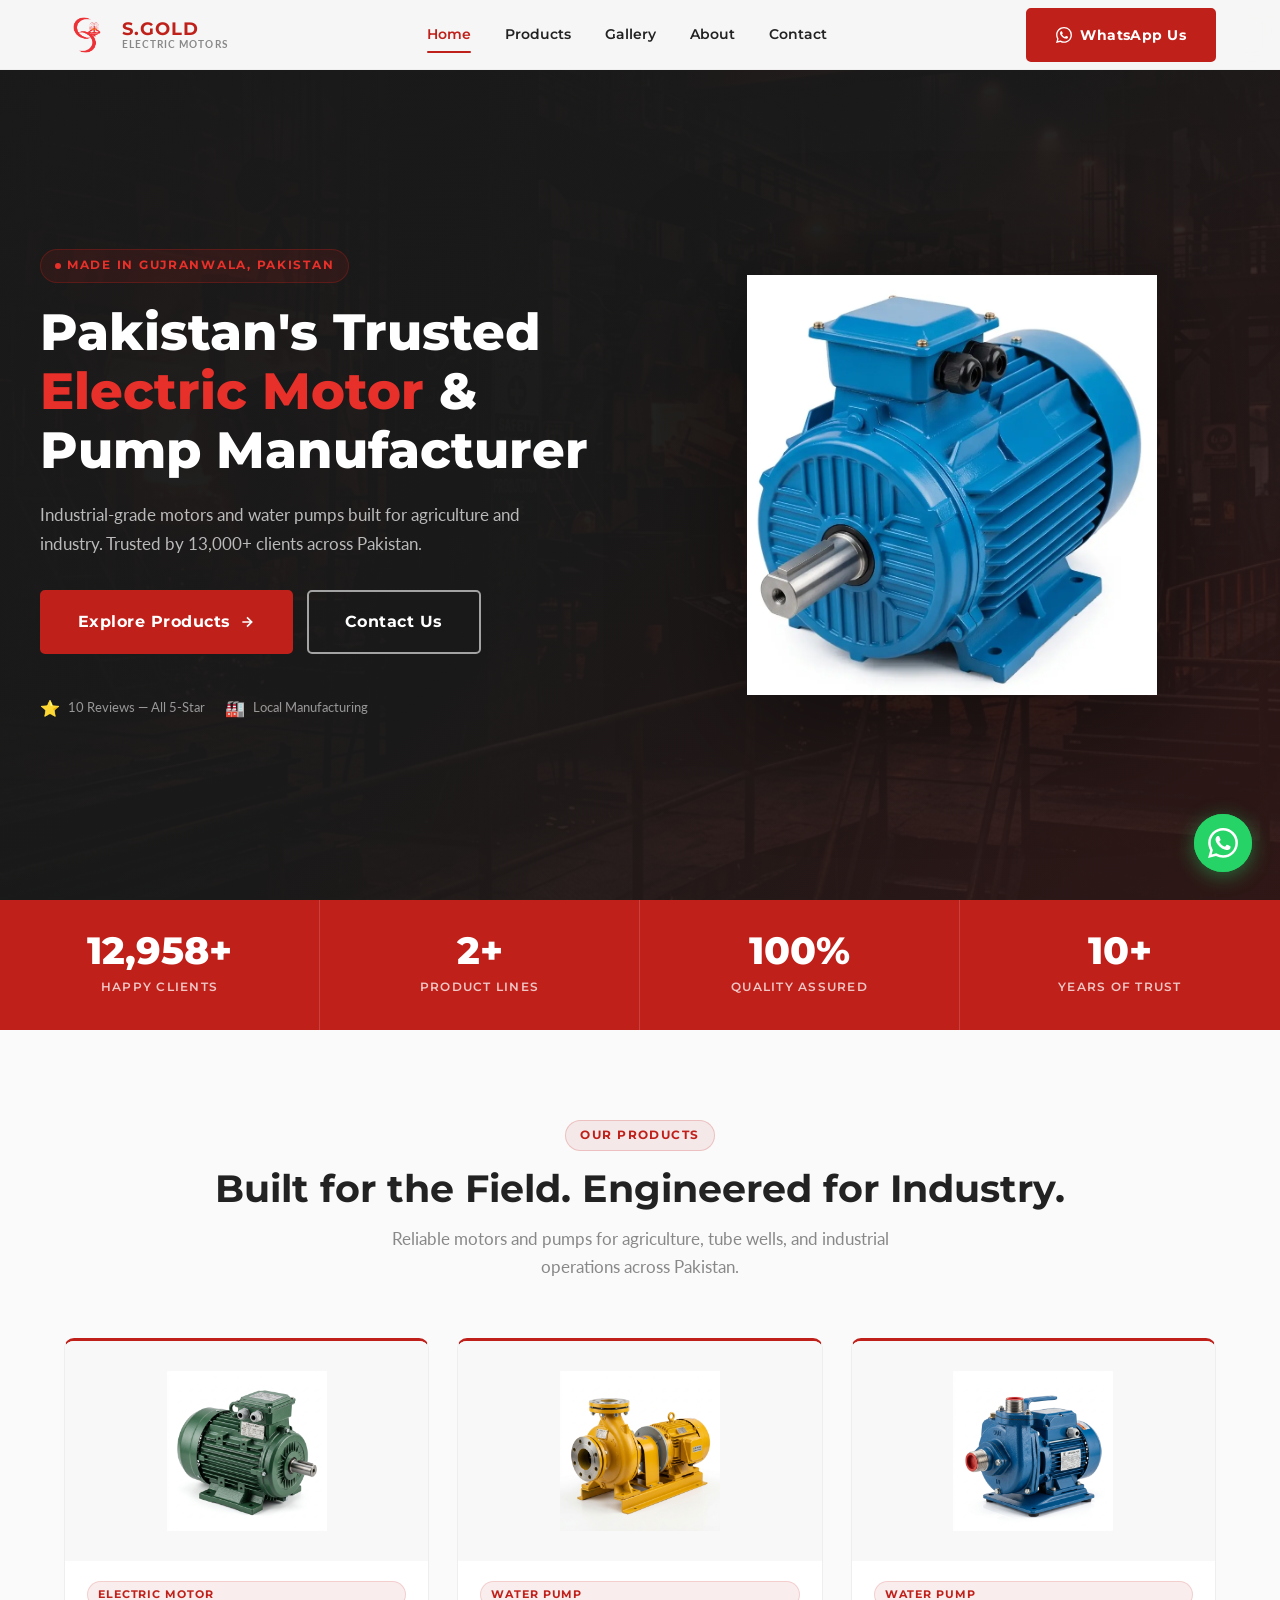
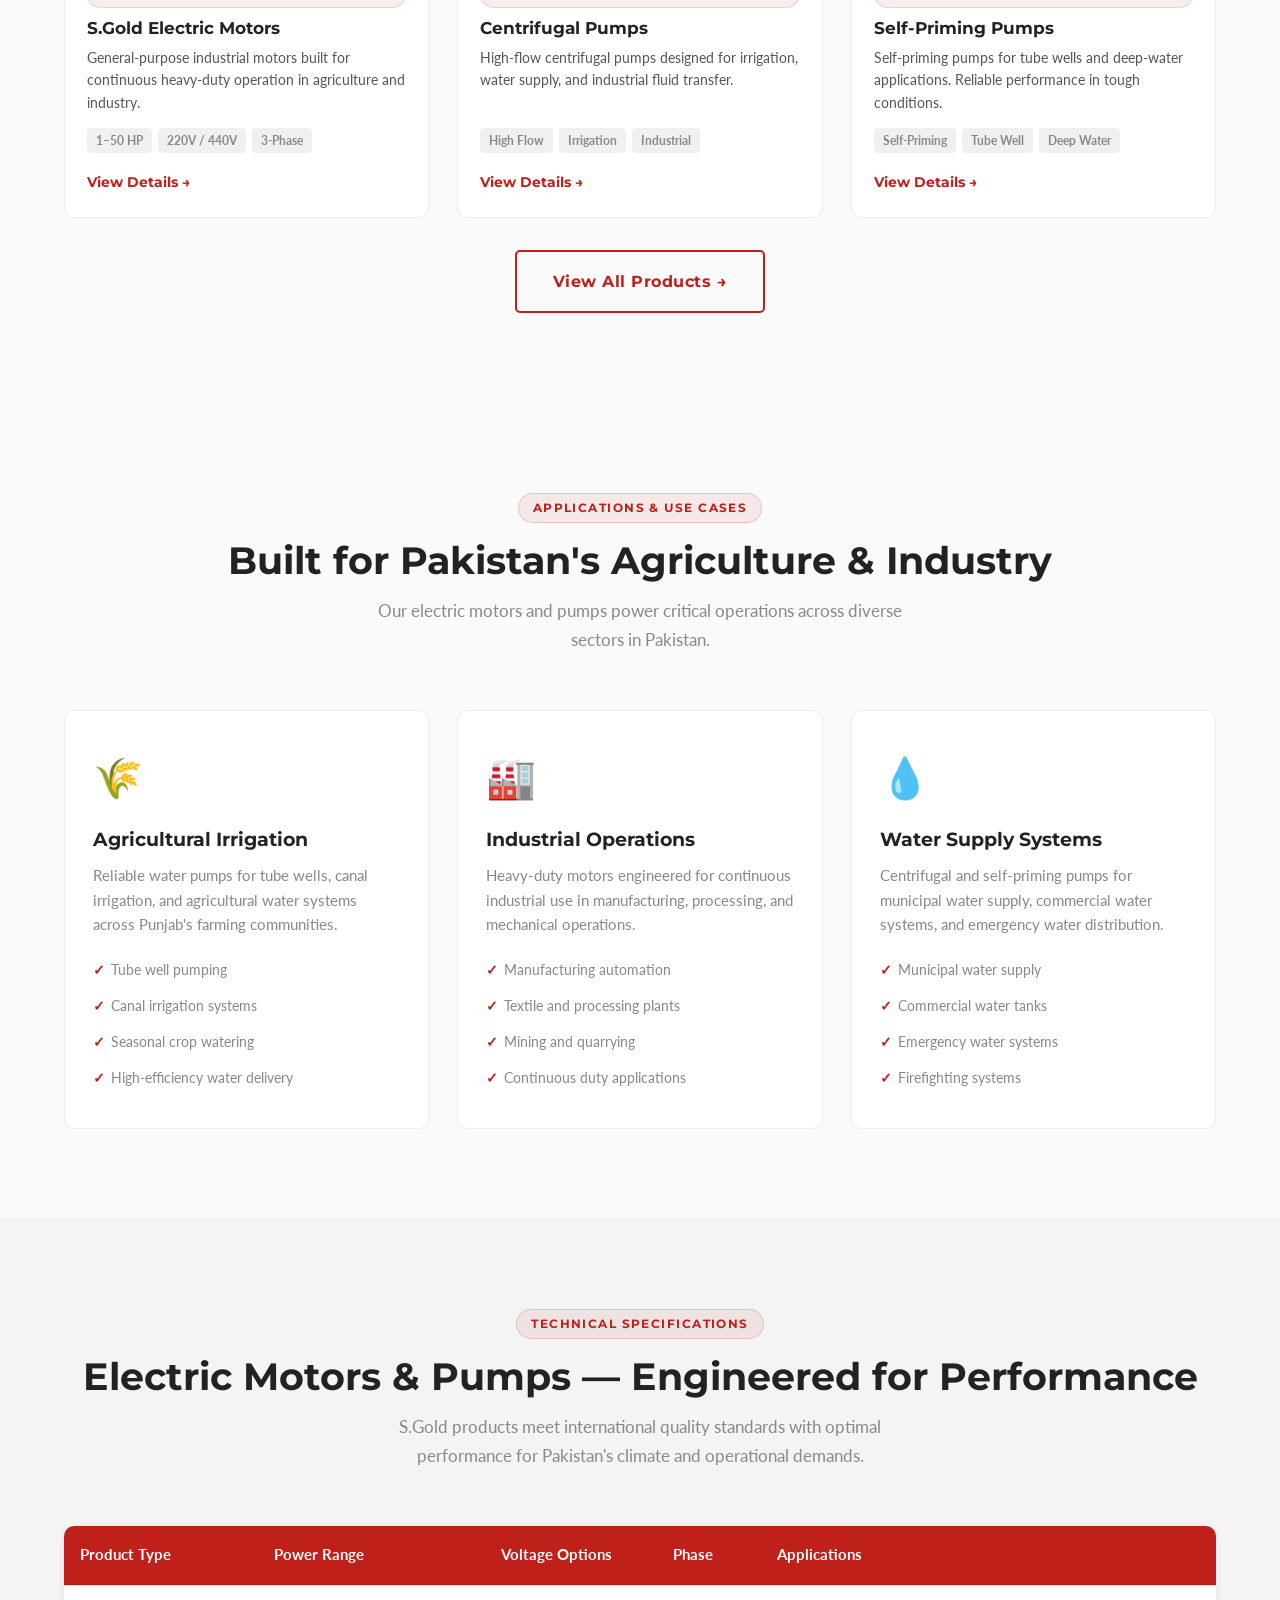
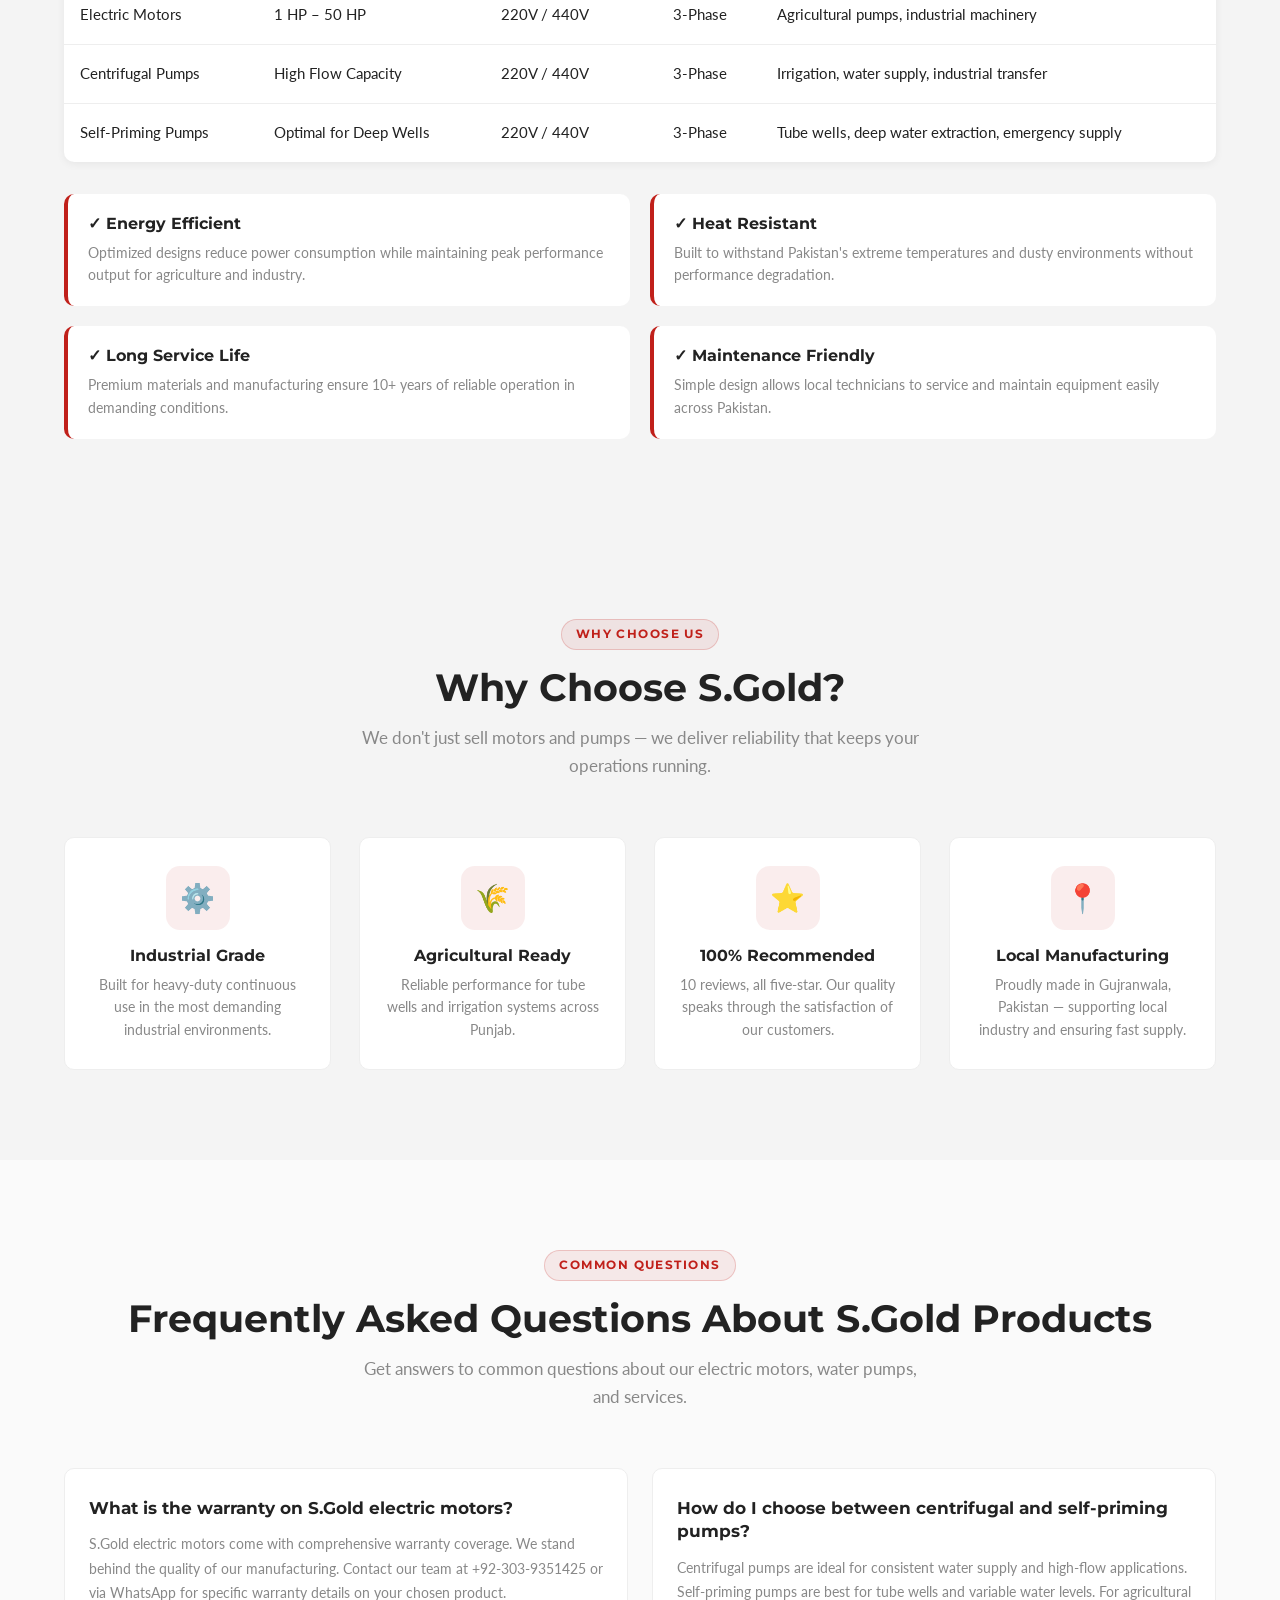
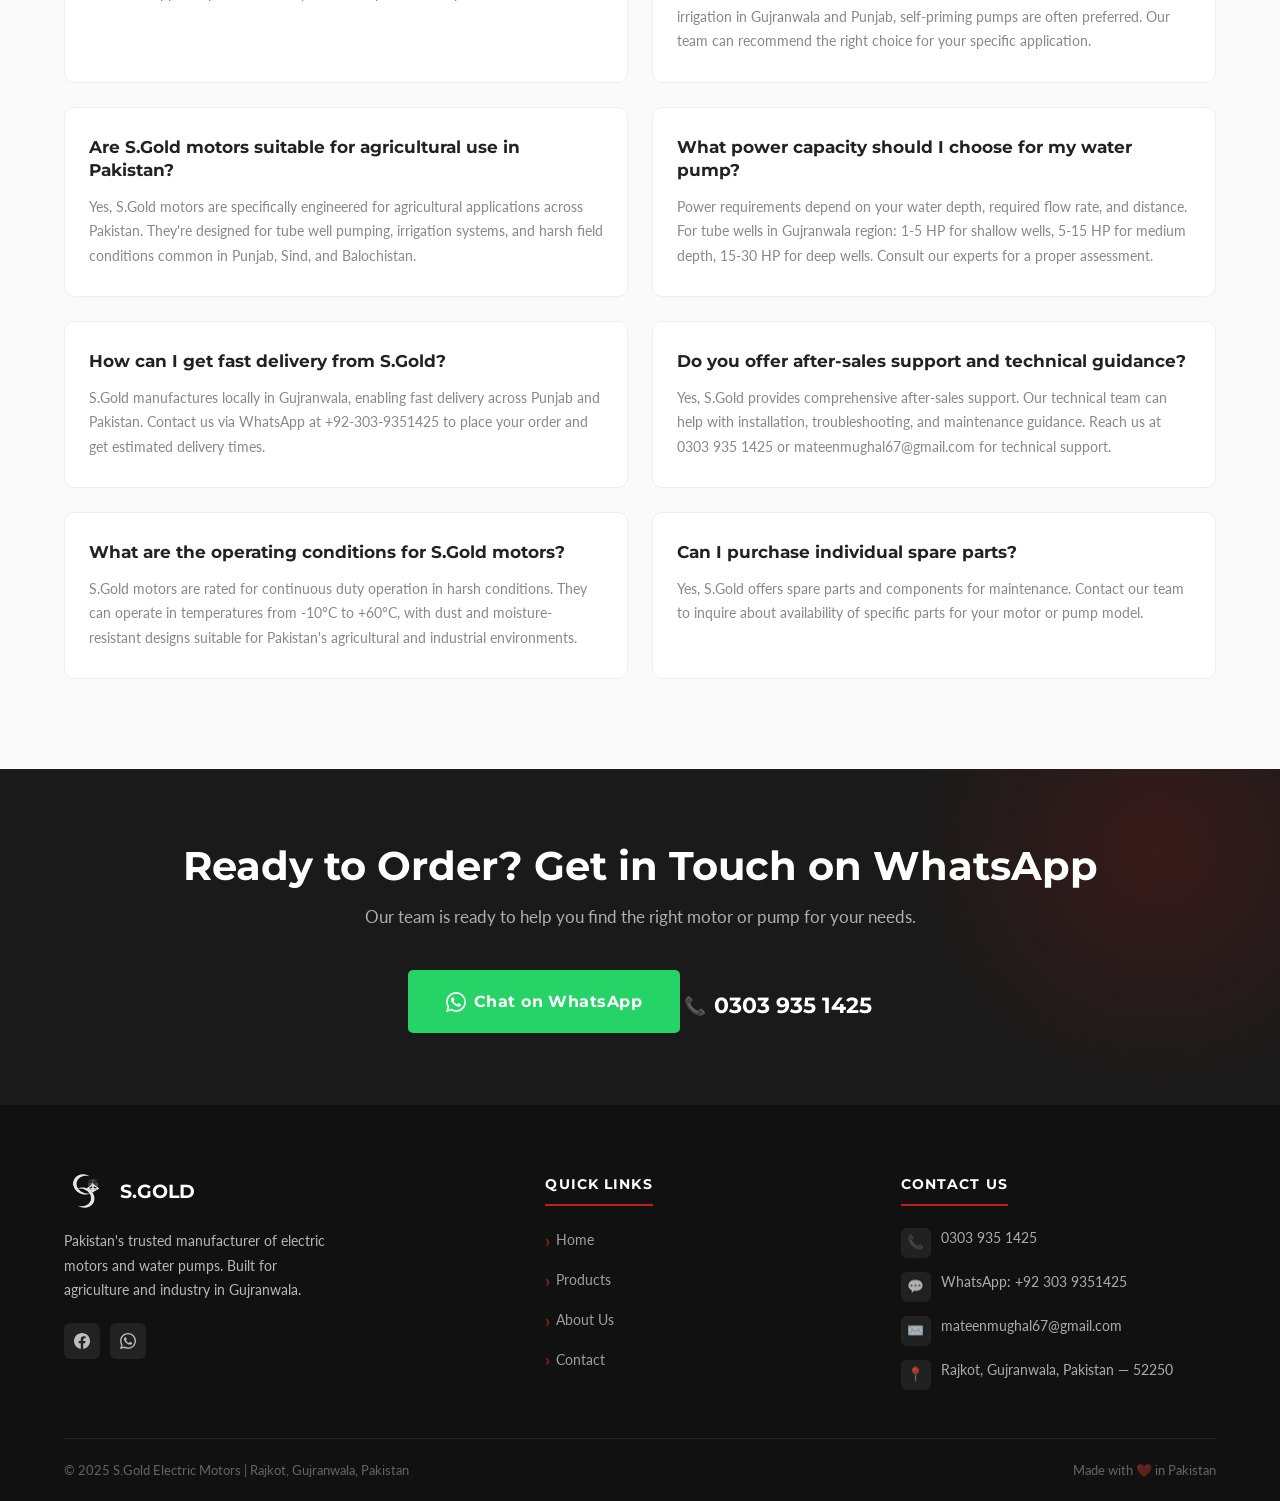
==== index.html @ e75885b9 "first commit" ====
<!DOCTYPE html>
<html lang="en">
<head>
  <meta charset="UTF-8">
  <meta name="viewport" content="width=device-width, initial-scale=1.0">
  <meta name="description" content="S.Gold Electric Motors — Quality water pumps and electric motors manufactured in Gujranwala, Pakistan. Trusted by 13,000+ clients for agricultural irrigation and industrial applications. Available in 1-50 HP with 220V/440V options. Buy online or call 0303-9351425.">
  <meta name="keywords" content="electric motor, water pump, Gujranwala, Pakistan, agricultural pump, industrial motor, S.Gold, tube well pump, irrigation pump, Punjab, centrifugal pump, self-priming pump, 3-phase motor, agricultural equipment, industrial equipment">

  <meta property="og:title" content="S.Gold Electric Motors — The Name of Trust">
  <meta property="og:description" content="Water pumps and electric motors for industry and agriculture. Made in Gujranwala, Pakistan.">
  <meta property="og:image" content="assets/logo/sgold-logo.png">
  <meta name="author" content="S.Gold Electric Motors">
  <meta name="robots" content="index, follow">
  <meta property="og:url" content="https://sgold.pk/">
  <meta property="og:type" content="website">
  <link rel="canonical" href="https://sgold.pk/">
  <title>S.Gold Electric Motors | Water Pumps &amp; Electric Motors — Gujranwala</title>
  <link rel="icon" type="image/png" href="assets/logo/sgold-logo.png">
  <link href="https://fonts.googleapis.com/css2?family=Montserrat:wght@600;700;800&family=Lato:wght@400;700&display=swap" rel="stylesheet">
  <link rel="stylesheet" href="css/style.css">
  <link rel="stylesheet" href="css/components.css">
  <link rel="stylesheet" href="css/pages.css">

  <!-- ======= SCHEMA MARKUP FOR SEO & AI OPTIMIZATION ======= -->
  <script type="application/ld+json">
  {
    "@context": "https://schema.org",
    "@type": "LocalBusiness",
    "name": "S.Gold Electric Motors",
    "image": "https://sgold.pk/assets/logo/sgold-logo.png",
    "description": "Pakistan's trusted manufacturer of electric motors and water pumps for agriculture and industry. Made in Gujranwala with over 10 years of expertise.",
    "telephone": "+92-303-9351425",
    "email": "mateenmughal67@gmail.com",
    "url": "https://sgold.pk",
    "address": {
      "@type": "PostalAddress",
      "streetAddress": "Rajkot",
      "addressLocality": "Gujranwala",
      "addressRegion": "Punjab",
      "postalCode": "52250",
      "addressCountry": "PK"
    },
    "areaServed": [
      {
        "@type": "GeoCircle",
        "geoMidpoint": {
          "@type": "GeoCoordinates",
          "latitude": "32.1814",
          "longitude": "74.1855"
        },
        "geoRadius": "500"
      }
    ],
    "geo": {
      "@type": "GeoCoordinates",
      "latitude": "32.1814",
      "longitude": "74.1855"
    },
    "sameAs": [
      "https://www.facebook.com/sgoldmotors",
      "https://wa.me/923039351425"
    ],
    "aggregateRating": {
      "@type": "AggregateRating",
      "ratingValue": "5",
      "ratingCount": "10"
    },
    "priceRange": "PKR"
  }
  </script>

  <script type="application/ld+json">
  {
    "@context": "https://schema.org",
    "@type": "Organization",
    "name": "S.Gold Electric Motors",
    "url": "https://sgold.pk",
    "logo": "https://sgold.pk/assets/logo/sgold-logo.png",
    "sameAs": [
      "https://www.facebook.com/sgoldmotors",
      "https://wa.me/923039351425"
    ],
    "contactPoint": {
      "@type": "ContactPoint",
      "contactType": "Sales",
      "telephone": "+92-303-9351425",
      "email": "mateenmughal67@gmail.com"
    },
    "address": {
      "@type": "PostalAddress",
      "streetAddress": "Rajkot",
      "addressLocality": "Gujranwala",
      "addressRegion": "Punjab",
      "postalCode": "52250",
      "addressCountry": "PK"
    },
    "foundingDate": "2015",
    "founders": [
      {
        "@type": "Person",
        "name": "S.Gold Management Team"
      }
    ],
    "about": "Manufacturer of quality electric motors and water pumps for agricultural and industrial applications across Pakistan."
  }
  </script>

  <script type="application/ld+json">
  {
    "@context": "https://schema.org",
    "@type": "BreadcrumbList",
    "itemListElement": [
      {
        "@type": "ListItem",
        "position": 1,
        "name": "Home",
        "item": "https://sgold.pk/"
      }
    ]
  }
  </script>

  <script type="application/ld+json">
  {
    "@context": "https://schema.org",
    "@type": "FAQPage",
    "mainEntity": [
      {
        "@type": "Question",
        "name": "What electric motors does S.Gold manufacture?",
        "acceptedAnswer": {
          "@type": "Answer",
          "text": "S.Gold manufactures industrial-grade electric motors ranging from 1 HP to 50 HP, available in 220V and 440V configurations with 3-phase power. Our motors are designed for agricultural pumps, irrigation systems, and industrial applications across Pakistan."
        }
      },
      {
        "@type": "Question",
        "name": "Where is S.Gold located?",
        "acceptedAnswer": {
          "@type": "Answer",
          "text": "S.Gold is located in Gujranwala, Punjab, Pakistan (postal code 52250). We operate from Rajkot, Gujranwala, with a focus on serving customers across Pakistan's agricultural and industrial sectors."
        }
      },
      {
        "@type": "Question",
        "name": "What are the main applications for S.Gold water pumps?",
        "acceptedAnswer": {
          "@type": "Answer",
          "text": "S.Gold water pumps are used for tube well irrigation, agricultural water supply, centrifugal water transfer, and industrial fluid handling. Our pumps are specifically engineered for Pakistan's agricultural needs and tough operating conditions."
        }
      },
      {
        "@type": "Question",
        "name": "How many customers does S.Gold serve?",
        "acceptedAnswer": {
          "@type": "Answer",
          "text": "S.Gold is trusted by over 13,000 happy clients across Pakistan, with 100% quality assurance and a track record of 10+ years in electric motor and pump manufacturing."
        }
      },
      {
        "@type": "Question",
        "name": "What is S.Gold's customer rating?",
        "acceptedAnswer": {
          "@type": "Answer",
          "text": "S.Gold has a perfect 5-star rating with all 10 customer reviews being 5 stars. Our customers consistently praise our product quality, reliability, and customer service."
        }
      },
      {
        "@type": "Question",
        "name": "How can I contact S.Gold?",
        "acceptedAnswer": {
          "@type": "Answer",
          "text": "You can contact S.Gold via WhatsApp at +92-303-9351425, phone at 0303 935 1425, or email at mateenmughal67@gmail.com. We're available to answer questions about electric motors and water pumps."
        }
      }
    ]
  }
  </script>
</head>
<body>

  <!-- ======= NAVBAR ======= -->
  <nav class="navbar" id="navbar" role="navigation" aria-label="Main navigation">
    <div class="container navbar-inner">
      <a href="index.html" class="navbar-logo" aria-label="S.Gold Home">
        <img src="assets/logo/sgold-logo.png" alt="S.Gold Logo">
        <div class="navbar-logo-text">
          <span class="brand">S.GOLD</span>
          <span class="sub">Electric Motors</span>
        </div>
      </a>
      <div class="navbar-nav" role="menubar">
        <a href="index.html" role="menuitem">Home</a>
        <a href="products.html" role="menuitem">Products</a>
        <a href="gallery.html" role="menuitem">Gallery</a>
        <a href="about.html" role="menuitem">About</a>
        <a href="contact.html" role="menuitem">Contact</a>
      </div>
      <div class="navbar-cta">
        <a href="https://wa.me/923039351425?text=Hello%2C%20I'm%20interested%20in%20your%20products.%20Please%20share%20details." class="btn btn-primary" id="navbar-whatsapp-btn" target="_blank" rel="noopener">
          <svg width="16" height="16" viewBox="0 0 24 24" fill="currentColor"><path d="M17.472 14.382c-.297-.149-1.758-.867-2.03-.967-.273-.099-.471-.148-.67.15-.197.297-.767.966-.94 1.164-.173.199-.347.223-.644.075-.297-.15-1.255-.463-2.39-1.475-.883-.788-1.48-1.761-1.653-2.059-.173-.297-.018-.458.13-.606.134-.133.298-.347.446-.52.149-.174.198-.298.298-.497.099-.198.05-.371-.025-.52-.075-.149-.669-1.612-.916-2.207-.242-.579-.487-.5-.669-.51-.173-.008-.371-.01-.57-.01-.198 0-.52.074-.792.372-.272.297-1.04 1.016-1.04 2.479 0 1.462 1.065 2.875 1.213 3.074.149.198 2.096 3.2 5.077 4.487.709.306 1.262.489 1.694.625.712.227 1.36.195 1.871.118.571-.085 1.758-.719 2.006-1.413.248-.694.248-1.289.173-1.413-.074-.124-.272-.198-.57-.347m-5.421 7.403h-.004a9.87 9.87 0 01-5.031-1.378l-.361-.214-3.741.982.998-3.648-.235-.374a9.86 9.86 0 01-1.51-5.26c.001-5.45 4.436-9.884 9.888-9.884 2.64 0 5.122 1.03 6.988 2.898a9.825 9.825 0 012.893 6.994c-.003 5.45-4.437 9.884-9.885 9.884m8.413-18.297A11.815 11.815 0 0012.05 0C5.495 0 .16 5.335.157 11.892c0 2.096.547 4.142 1.588 5.945L.057 24l6.305-1.654a11.882 11.882 0 005.683 1.448h.005c6.554 0 11.89-5.335 11.893-11.893a11.821 11.821 0 00-3.48-8.413z"/></svg>
          WhatsApp Us
        </a>
        <button class="hamburger" id="hamburger" aria-label="Toggle mobile menu" aria-expanded="false">
          <span></span><span></span><span></span>
        </button>
      </div>
    </div>
  </nav>

  <!-- Mobile Menu -->
  <div class="mobile-menu" id="mobile-menu" role="dialog" aria-label="Mobile navigation" aria-hidden="true">
    <a href="index.html">Home</a>
    <a href="products.html">Products</a>
    <a href="gallery.html">Gallery</a>
    <a href="about.html">About</a>
    <a href="contact.html">Contact</a>
    <div class="mobile-cta">
      <a href="https://wa.me/923039351425?text=Hello%2C%20I'm%20interested%20in%20your%20products.%20Please%20share%20details." class="btn btn-whatsapp" target="_blank" rel="noopener">
        💬 WhatsApp Us
      </a>
    </div>
  </div>

  <main>

  <!-- ======= HERO ======= -->
  <section class="hero" id="hero" aria-label="Hero section">
    <div class="hero-bg" aria-hidden="true"></div>
    <div class="hero-overlay" aria-hidden="true"></div>
    <div class="container hero-inner">
      <div class="hero-content">
        <div class="hero-tag">Made in Gujranwala, Pakistan</div>
        <h1>Pakistan's Trusted <span>Electric Motor</span> &amp; Pump Manufacturer</h1>
        <p>Industrial-grade motors and water pumps built for agriculture and industry. Trusted by 13,000+ clients across Pakistan.</p>
        <div class="hero-actions">
          <a href="products.html" class="btn btn-primary btn-lg" id="hero-explore-btn">
            Explore Products
            <svg width="16" height="16" viewBox="0 0 24 24" fill="none" stroke="currentColor" stroke-width="2.5"><path d="M5 12h14M12 5l7 7-7 7"/></svg>
          </a>
          <a href="contact.html" class="btn btn-outline btn-lg" id="hero-contact-btn">Contact Us</a>
        </div>
        <div class="hero-trust">
          <div class="hero-trust-item">
            <span>⭐</span>
            <span>10 Reviews — All 5-Star</span>
          </div>
          <div class="hero-trust-item">
            <span>🏭</span>
            <span>Local Manufacturing</span>
          </div>
        </div>
      </div>
      <div class="hero-image-wrap">
        <div class="hero-image-bg" aria-hidden="true"></div>
        <img src="assets/products/optimized/industrial-ac-electric-motor.webp" alt="S.Gold Electric Motor — Industrial Grade" loading="eager">
      </div>
    </div>
  </section>

  <!-- ======= STATS BAR ======= -->
  <section class="stats-bar" aria-label="Company statistics">
    <div class="stats-inner">
      <div class="stat-item">
        <div class="stat-number" data-count="13000" data-suffix="+" id="stat-clients">0+</div>
        <div class="stat-label">Happy Clients</div>
      </div>
      <div class="stat-item">
        <div class="stat-number" data-count="2" data-suffix="+" id="stat-lines">0+</div>
        <div class="stat-label">Product Lines</div>
      </div>
      <div class="stat-item">
        <div class="stat-number" data-count="100" data-suffix="%" id="stat-quality">0%</div>
        <div class="stat-label">Quality Assured</div>
      </div>
      <div class="stat-item">
        <div class="stat-number" data-count="10" data-suffix="+" id="stat-years">0+</div>
        <div class="stat-label">Years of Trust</div>
      </div>
    </div>
  </section>

  <!-- ======= PRODUCT CATEGORIES ======= -->
  <section class="section home-products" id="products-overview" aria-label="Product categories">
    <div class="container">
      <div class="section-header">
        <div class="tag">Our Products</div>
        <h2>Built for the Field. Engineered for Industry.</h2>
        <p>Reliable motors and pumps for agriculture, tube wells, and industrial operations across Pakistan.</p>
      </div>
      <div class="grid-3" role="list">
        <!-- Card 1 -->
        <article class="product-card" role="listitem">
          <div class="product-card-image">
            <img src="assets/products/electric-motor.png" alt="S.Gold Electric Motor — Green industrial motor" loading="lazy">
          </div>
          <div class="product-card-body">
            <span class="product-card-badge">Electric Motor</span>
            <h3>S.Gold Electric Motors</h3>
            <p>General-purpose industrial motors built for continuous heavy-duty operation in agriculture and industry.</p>
            <div class="product-card-specs">
              <span class="spec-tag">1–50 HP</span>
              <span class="spec-tag">220V / 440V</span>
              <span class="spec-tag">3-Phase</span>
            </div>
            <a href="products.html" class="product-card-link" id="home-motor-link">
              View Details →
            </a>
          </div>
        </article>
        <!-- Card 2 -->
        <article class="product-card" role="listitem">
          <div class="product-card-image">
            <img src="assets/products/centrifugal-pump.png" alt="S.Gold Centrifugal Pump — Yellow high-flow pump" loading="lazy">
          </div>
          <div class="product-card-body">
            <span class="product-card-badge">Water Pump</span>
            <h3>Centrifugal Pumps</h3>
            <p>High-flow centrifugal pumps designed for irrigation, water supply, and industrial fluid transfer.</p>
            <div class="product-card-specs">
              <span class="spec-tag">High Flow</span>
              <span class="spec-tag">Irrigation</span>
              <span class="spec-tag">Industrial</span>
            </div>
            <a href="products.html" class="product-card-link" id="home-centrifugal-link">
              View Details →
            </a>
          </div>
        </article>
        <!-- Card 3 -->
        <article class="product-card" role="listitem">
          <div class="product-card-image">
            <img src="assets/products/self-priming-pump.png" alt="S.Gold Self-Priming Pump — Blue deep-well pump" loading="lazy">
          </div>
          <div class="product-card-body">
            <span class="product-card-badge">Water Pump</span>
            <h3>Self-Priming Pumps</h3>
            <p>Self-priming pumps for tube wells and deep-water applications. Reliable performance in tough conditions.</p>
            <div class="product-card-specs">
              <span class="spec-tag">Self-Priming</span>
              <span class="spec-tag">Tube Well</span>
              <span class="spec-tag">Deep Water</span>
            </div>
            <a href="products.html" class="product-card-link" id="home-selfpriming-link">
              View Details →
            </a>
          </div>
        </article>
      </div>
      <div class="text-center mt-32">
        <a href="products.html" class="btn btn-outline-red btn-lg" id="home-all-products-btn">View All Products →</a>
      </div>
    </div>
  </section>

  <!-- ======= INDUSTRY APPLICATIONS ======= -->
  <section class="section industry-applications" id="industry-applications" aria-label="Industry applications and use cases">
    <div class="container">
      <div class="section-header">
        <div class="tag">Applications &amp; Use Cases</div>
        <h2>Built for Pakistan's Agriculture &amp; Industry</h2>
        <p>Our electric motors and pumps power critical operations across diverse sectors in Pakistan.</p>
      </div>
      <div class="grid-3" role="list">
        <article class="application-card" role="listitem">
          <div class="app-icon" aria-hidden="true">🌾</div>
          <h3>Agricultural Irrigation</h3>
          <p>Reliable water pumps for tube wells, canal irrigation, and agricultural water systems across Punjab's farming communities.</p>
          <ul>
            <li>Tube well pumping</li>
            <li>Canal irrigation systems</li>
            <li>Seasonal crop watering</li>
            <li>High-efficiency water delivery</li>
          </ul>
        </article>
        <article class="application-card" role="listitem">
          <div class="app-icon" aria-hidden="true">🏭</div>
          <h3>Industrial Operations</h3>
          <p>Heavy-duty motors engineered for continuous industrial use in manufacturing, processing, and mechanical operations.</p>
          <ul>
            <li>Manufacturing automation</li>
            <li>Textile and processing plants</li>
            <li>Mining and quarrying</li>
            <li>Continuous duty applications</li>
          </ul>
        </article>
        <article class="application-card" role="listitem">
          <div class="app-icon" aria-hidden="true">💧</div>
          <h3>Water Supply Systems</h3>
          <p>Centrifugal and self-priming pumps for municipal water supply, commercial water systems, and emergency water distribution.</p>
          <ul>
            <li>Municipal water supply</li>
            <li>Commercial water tanks</li>
            <li>Emergency water systems</li>
            <li>Firefighting systems</li>
          </ul>
        </article>
      </div>
    </div>
  </section>

  <!-- ======= PRODUCT SPECIFICATIONS ======= -->
  <section class="section product-specs" id="product-specs" aria-label="Product specifications and features">
    <div class="container">
      <div class="section-header">
        <div class="tag">Technical Specifications</div>
        <h2>Electric Motors &amp; Pumps — Engineered for Performance</h2>
        <p>S.Gold products meet international quality standards with optimal performance for Pakistan's climate and operational demands.</p>
      </div>
      <div class="specs-table-wrapper">
        <table class="specs-table" role="table">
          <thead>
            <tr>
              <th>Product Type</th>
              <th>Power Range</th>
              <th>Voltage Options</th>
              <th>Phase</th>
              <th>Applications</th>
            </tr>
          </thead>
          <tbody>
            <tr>
              <td>Electric Motors</td>
              <td>1 HP – 50 HP</td>
              <td>220V / 440V</td>
              <td>3-Phase</td>
              <td>Agricultural pumps, industrial machinery</td>
            </tr>
            <tr>
              <td>Centrifugal Pumps</td>
              <td>High Flow Capacity</td>
              <td>220V / 440V</td>
              <td>3-Phase</td>
              <td>Irrigation, water supply, industrial transfer</td>
            </tr>
            <tr>
              <td>Self-Priming Pumps</td>
              <td>Optimal for Deep Wells</td>
              <td>220V / 440V</td>
              <td>3-Phase</td>
              <td>Tube wells, deep water extraction, emergency supply</td>
            </tr>
          </tbody>
        </table>
      </div>
      <div class="specs-benefits mt-40">
        <div class="benefit-item">
          <h4>✓ Energy Efficient</h4>
          <p>Optimized designs reduce power consumption while maintaining peak performance output for agriculture and industry.</p>
        </div>
        <div class="benefit-item">
          <h4>✓ Heat Resistant</h4>
          <p>Built to withstand Pakistan's extreme temperatures and dusty environments without performance degradation.</p>
        </div>
        <div class="benefit-item">
          <h4>✓ Long Service Life</h4>
          <p>Premium materials and manufacturing ensure 10+ years of reliable operation in demanding conditions.</p>
        </div>
        <div class="benefit-item">
          <h4>✓ Maintenance Friendly</h4>
          <p>Simple design allows local technicians to service and maintain equipment easily across Pakistan.</p>
        </div>
      </div>
    </div>
  </section>

  <!-- ======= WHY CHOOSE SGOLD ======= -->
  <section class="section why-choose" id="why-choose" aria-label="Why choose S.Gold">
    <div class="container">
      <div class="section-header">
        <div class="tag">Why Choose Us</div>
        <h2>Why Choose S.Gold?</h2>
        <p>We don't just sell motors and pumps — we deliver reliability that keeps your operations running.</p>
      </div>
      <div class="grid-4" role="list">
        <div class="feature-box" role="listitem">
          <div class="feature-icon" aria-hidden="true">⚙️</div>
          <h3>Industrial Grade</h3>
          <p>Built for heavy-duty continuous use in the most demanding industrial environments.</p>
        </div>
        <div class="feature-box" role="listitem">
          <div class="feature-icon" aria-hidden="true">🌾</div>
          <h3>Agricultural Ready</h3>
          <p>Reliable performance for tube wells and irrigation systems across Punjab.</p>
        </div>
        <div class="feature-box" role="listitem">
          <div class="feature-icon" aria-hidden="true">⭐</div>
          <h3>100% Recommended</h3>
          <p>10 reviews, all five-star. Our quality speaks through the satisfaction of our customers.</p>
        </div>
        <div class="feature-box" role="listitem">
          <div class="feature-icon" aria-hidden="true">📍</div>
          <h3>Local Manufacturing</h3>
          <p>Proudly made in Gujranwala, Pakistan — supporting local industry and ensuring fast supply.</p>
        </div>
      </div>
    </div>
  </section>

  <!-- ======= FAQ SECTION ======= -->
  <section class="section faq-section" id="faq" aria-label="Frequently asked questions">
    <div class="container">
      <div class="section-header">
        <div class="tag">Common Questions</div>
        <h2>Frequently Asked Questions About S.Gold Products</h2>
        <p>Get answers to common questions about our electric motors, water pumps, and services.</p>
      </div>
      <div class="faq-grid" role="list">
        <article class="faq-item" role="listitem">
          <h3>What is the warranty on S.Gold electric motors?</h3>
          <p>S.Gold electric motors come with comprehensive warranty coverage. We stand behind the quality of our manufacturing. Contact our team at +92-303-9351425 or via WhatsApp for specific warranty details on your chosen product.</p>
        </article>
        <article class="faq-item" role="listitem">
          <h3>How do I choose between centrifugal and self-priming pumps?</h3>
          <p>Centrifugal pumps are ideal for consistent water supply and high-flow applications. Self-priming pumps are best for tube wells and variable water levels. For agricultural irrigation in Gujranwala and Punjab, self-priming pumps are often preferred. Our team can recommend the right choice for your specific application.</p>
        </article>
        <article class="faq-item" role="listitem">
          <h3>Are S.Gold motors suitable for agricultural use in Pakistan?</h3>
          <p>Yes, S.Gold motors are specifically engineered for agricultural applications across Pakistan. They're designed for tube well pumping, irrigation systems, and harsh field conditions common in Punjab, Sind, and Balochistan.</p>
        </article>
        <article class="faq-item" role="listitem">
          <h3>What power capacity should I choose for my water pump?</h3>
          <p>Power requirements depend on your water depth, required flow rate, and distance. For tube wells in Gujranwala region: 1-5 HP for shallow wells, 5-15 HP for medium depth, 15-30 HP for deep wells. Consult our experts for a proper assessment.</p>
        </article>
        <article class="faq-item" role="listitem">
          <h3>How can I get fast delivery from S.Gold?</h3>
          <p>S.Gold manufactures locally in Gujranwala, enabling fast delivery across Punjab and Pakistan. Contact us via WhatsApp at +92-303-9351425 to place your order and get estimated delivery times.</p>
        </article>
        <article class="faq-item" role="listitem">
          <h3>Do you offer after-sales support and technical guidance?</h3>
          <p>Yes, S.Gold provides comprehensive after-sales support. Our technical team can help with installation, troubleshooting, and maintenance guidance. Reach us at 0303 935 1425 or mateenmughal67@gmail.com for technical support.</p>
        </article>
        <article class="faq-item" role="listitem">
          <h3>What are the operating conditions for S.Gold motors?</h3>
          <p>S.Gold motors are rated for continuous duty operation in harsh conditions. They can operate in temperatures from -10°C to +60°C, with dust and moisture-resistant designs suitable for Pakistan's agricultural and industrial environments.</p>
        </article>
        <article class="faq-item" role="listitem">
          <h3>Can I purchase individual spare parts?</h3>
          <p>Yes, S.Gold offers spare parts and components for maintenance. Contact our team to inquire about availability of specific parts for your motor or pump model.</p>
        </article>
      </div>
    </div>
  </section>

  <!-- ======= CTA BANNER ======= -->
  <section class="cta-banner" id="cta-banner" aria-label="Contact call to action">
    <div class="container">
      <div class="cta-content">
        <h2>Ready to Order? Get in Touch on WhatsApp</h2>
        <p>Our team is ready to help you find the right motor or pump for your needs.</p>
        <a href="https://wa.me/923039351425?text=Hello%2C%20I'm%20interested%20in%20your%20products.%20Please%20share%20details." class="btn btn-whatsapp btn-lg" id="cta-whatsapp-btn" target="_blank" rel="noopener">
          <svg width="20" height="20" viewBox="0 0 24 24" fill="currentColor"><path d="M17.472 14.382c-.297-.149-1.758-.867-2.03-.967-.273-.099-.471-.148-.67.15-.197.297-.767.966-.94 1.164-.173.199-.347.223-.644.075-.297-.15-1.255-.463-2.39-1.475-.883-.788-1.48-1.761-1.653-2.059-.173-.297-.018-.458.13-.606.134-.133.298-.347.446-.52.149-.174.198-.298.298-.497.099-.198.05-.371-.025-.52-.075-.149-.669-1.612-.916-2.207-.242-.579-.487-.5-.669-.51-.173-.008-.371-.01-.57-.01-.198 0-.52.074-.792.372-.272.297-1.04 1.016-1.04 2.479 0 1.462 1.065 2.875 1.213 3.074.149.198 2.096 3.2 5.077 4.487.709.306 1.262.489 1.694.625.712.227 1.36.195 1.871.118.571-.085 1.758-.719 2.006-1.413.248-.694.248-1.289.173-1.413-.074-.124-.272-.198-.57-.347m-5.421 7.403h-.004a9.87 9.87 0 01-5.031-1.378l-.361-.214-3.741.982.998-3.648-.235-.374a9.86 9.86 0 01-1.51-5.26c.001-5.45 4.436-9.884 9.888-9.884 2.64 0 5.122 1.03 6.988 2.898a9.825 9.825 0 012.893 6.994c-.003 5.45-4.437 9.884-9.885 9.884m8.413-18.297A11.815 11.815 0 0012.05 0C5.495 0 .16 5.335.157 11.892c0 2.096.547 4.142 1.588 5.945L.057 24l6.305-1.654a11.882 11.882 0 005.683 1.448h.005c6.554 0 11.89-5.335 11.893-11.893a11.821 11.821 0 00-3.48-8.413z"/></svg>
          Chat on WhatsApp
        </a>
        <div class="cta-phone">
          <span class="phone-icon">📞</span>
          <a href="tel:+923039351425" style="color:inherit;">0303 935 1425</a>
        </div>
      </div>
    </div>
  </section>
  </main>

  <!-- ======= FOOTER ======= -->
  <footer class="footer" id="footer" role="contentinfo">
    <div class="container">
      <div class="footer-grid">
        <div class="footer-brand">
          <div class="logo-wrap">
            <img src="assets/logo/sgold-logo.png" alt="S.Gold Logo">
            <span class="brand-name">S.GOLD</span>
          </div>
          <p>Pakistan's trusted manufacturer of electric motors and water pumps. Built for agriculture and industry in Gujranwala.</p>
          <div class="footer-social">
            <a href="#" aria-label="Facebook" id="footer-facebook">
              <svg width="16" height="16" viewBox="0 0 24 24" fill="currentColor"><path d="M24 12.073c0-6.627-5.373-12-12-12s-12 5.373-12 12c0 5.99 4.388 10.954 10.125 11.854v-8.385H7.078v-3.47h3.047V9.43c0-3.007 1.792-4.669 4.533-4.669 1.312 0 2.686.235 2.686.235v2.953H15.83c-1.491 0-1.956.925-1.956 1.874v2.25h3.328l-.532 3.47h-2.796v8.385C19.612 23.027 24 18.062 24 12.073z"/></svg>
            </a>
            <a href="https://wa.me/923039351425" aria-label="WhatsApp" target="_blank" rel="noopener" id="footer-whatsapp">
              <svg width="16" height="16" viewBox="0 0 24 24" fill="currentColor"><path d="M17.472 14.382c-.297-.149-1.758-.867-2.03-.967-.273-.099-.471-.148-.67.15-.197.297-.767.966-.94 1.164-.173.199-.347.223-.644.075-.297-.15-1.255-.463-2.39-1.475-.883-.788-1.48-1.761-1.653-2.059-.173-.297-.018-.458.13-.606.134-.133.298-.347.446-.52.149-.174.198-.298.298-.497.099-.198.05-.371-.025-.52-.075-.149-.669-1.612-.916-2.207-.242-.579-.487-.5-.669-.51-.173-.008-.371-.01-.57-.01-.198 0-.52.074-.792.372-.272.297-1.04 1.016-1.04 2.479 0 1.462 1.065 2.875 1.213 3.074.149.198 2.096 3.2 5.077 4.487.709.306 1.262.489 1.694.625.712.227 1.36.195 1.871.118.571-.085 1.758-.719 2.006-1.413.248-.694.248-1.289.173-1.413-.074-.124-.272-.198-.57-.347m-5.421 7.403h-.004a9.87 9.87 0 01-5.031-1.378l-.361-.214-3.741.982.998-3.648-.235-.374a9.86 9.86 0 01-1.51-5.26c.001-5.45 4.436-9.884 9.888-9.884 2.64 0 5.122 1.03 6.988 2.898a9.825 9.825 0 012.893 6.994c-.003 5.45-4.437 9.884-9.885 9.884m8.413-18.297A11.815 11.815 0 0012.05 0C5.495 0 .16 5.335.157 11.892c0 2.096.547 4.142 1.588 5.945L.057 24l6.305-1.654a11.882 11.882 0 005.683 1.448h.005c6.554 0 11.89-5.335 11.893-11.893a11.821 11.821 0 00-3.48-8.413z"/></svg>
            </a>
          </div>
        </div>
        <div class="footer-col">
          <h4>Quick Links</h4>
          <nav class="footer-links" aria-label="Footer navigation">
            <a href="index.html">Home</a>
            <a href="products.html">Products</a>
            <a href="about.html">About Us</a>
            <a href="contact.html">Contact</a>
          </nav>
        </div>
        <div class="footer-col">
          <h4>Contact Us</h4>
          <div class="footer-contact-items">
            <div class="footer-contact-item">
              <div class="icon">📞</div>
              <div><a href="tel:+923039351425">0303 935 1425</a></div>
            </div>
            <div class="footer-contact-item">
              <div class="icon">💬</div>
              <div><a href="https://wa.me/923039351425" target="_blank" rel="noopener">WhatsApp: +92 303 9351425</a></div>
            </div>
            <div class="footer-contact-item">
              <div class="icon">✉️</div>
              <div><a href="mailto:mateenmughal67@gmail.com">mateenmughal67@gmail.com</a></div>
            </div>
            <div class="footer-contact-item">
              <div class="icon">📍</div>
              <div>Rajkot, Gujranwala, Pakistan — 52250</div>
            </div>
          </div>
        </div>
      </div>
    </div>
    <div class="footer-bottom">
      <div class="container footer-bottom-inner">
        <span>© 2025 S.Gold Electric Motors | Rajkot, Gujranwala, Pakistan</span>
        <span>Made with ❤️ in Pakistan</span>
      </div>
    </div>
  </footer>

  <!-- ======= WHATSAPP FLOAT ======= -->
  <div class="whatsapp-float" aria-label="WhatsApp chat">
    <a href="https://wa.me/923039351425?text=Hello%2C%20I'm%20interested%20in%20your%20products.%20Please%20share%20details." target="_blank" rel="noopener" id="float-whatsapp-btn" aria-label="Chat on WhatsApp">
      <span class="tooltip">Chat with us</span>
      <svg viewBox="0 0 24 24" xmlns="http://www.w3.org/2000/svg"><path d="M17.472 14.382c-.297-.149-1.758-.867-2.03-.967-.273-.099-.471-.148-.67.15-.197.297-.767.966-.94 1.164-.173.199-.347.223-.644.075-.297-.15-1.255-.463-2.39-1.475-.883-.788-1.48-1.761-1.653-2.059-.173-.297-.018-.458.13-.606.134-.133.298-.347.446-.52.149-.174.198-.298.298-.497.099-.198.05-.371-.025-.52-.075-.149-.669-1.612-.916-2.207-.242-.579-.487-.5-.669-.51-.173-.008-.371-.01-.57-.01-.198 0-.52.074-.792.372-.272.297-1.04 1.016-1.04 2.479 0 1.462 1.065 2.875 1.213 3.074.149.198 2.096 3.2 5.077 4.487.709.306 1.262.489 1.694.625.712.227 1.36.195 1.871.118.571-.085 1.758-.719 2.006-1.413.248-.694.248-1.289.173-1.413-.074-.124-.272-.198-.57-.347m-5.421 7.403h-.004a9.87 9.87 0 01-5.031-1.378l-.361-.214-3.741.982.998-3.648-.235-.374a9.86 9.86 0 01-1.51-5.26c.001-5.45 4.436-9.884 9.888-9.884 2.64 0 5.122 1.03 6.988 2.898a9.825 9.825 0 012.893 6.994c-.003 5.45-4.437 9.884-9.885 9.884m8.413-18.297A11.815 11.815 0 0012.05 0C5.495 0 .16 5.335.157 11.892c0 2.096.547 4.142 1.588 5.945L.057 24l6.305-1.654a11.882 11.882 0 005.683 1.448h.005c6.554 0 11.89-5.335 11.893-11.893a11.821 11.821 0 00-3.48-8.413z"/></svg>
    </a>
  </div>

  <script src="js/main.js"></script>
</body>
</html>
---- css/style.css ----
/* ============================================
   SGOLD Electric Motors — Global Styles
   ============================================ */

/* Google Fonts are loaded through the HTML head for faster rendering */

/* ============================================
   CSS Variables / Design Tokens
   ============================================ */
:root {
  --red:         #C0201A;
  --red-dark:    #a01815;
  --red-light:   #e8302a;
  --dark:        #1a1a1a;
  --dark-2:      #111111;
  --bg:          #fafafa;
  --white:       #ffffff;
  --border:      #eeeeee;
  --muted:       #888888;
  --text:        #222222;
  --text-light:  #555555;
  --font-head:   'Montserrat', sans-serif;
  --font-body:   'Lato', sans-serif;
  --radius-card: 10px;
  --radius-btn:  5px;
  --shadow:      0 2px 16px rgba(0,0,0,0.08);
  --shadow-hover:0 8px 32px rgba(0,0,0,0.16);
  --transition:  all 0.25s ease;
  --container:   1200px;
}

/* ============================================
   Reset & Base
   ============================================ */
*, *::before, *::after {
  box-sizing: border-box;
  margin: 0;
  padding: 0;
}

html {
  scroll-behavior: smooth;
  font-size: 16px;
}

body {
  font-family: var(--font-body);
  color: var(--text);
  background: var(--bg);
  line-height: 1.7;
  overflow-x: hidden;
}

img {
  max-width: 100%;
  height: auto;
  display: block;
}

:focus-visible {
  outline: 3px solid rgba(192,32,26,0.65);
  outline-offset: 4px;
}

button:focus-visible,
a:focus-visible,
input:focus-visible,
select:focus-visible,
textarea:focus-visible {
  outline: 3px solid rgba(192,32,26,0.65);
  outline-offset: 4px;
}


a {
  text-decoration: none;
  color: inherit;
}

ul, ol {
  list-style: none;
}

h1, h2, h3, h4, h5, h6 {
  font-family: var(--font-head);
  line-height: 1.25;
  color: var(--text);
  scroll-margin-top: 96px;
}

/* ============================================
   Container
   ============================================ */
.container {
  max-width: var(--container);
  margin: 0 auto;
  padding: 0 24px;
}

/* ============================================
   Section Spacing
   ============================================ */
.section {
  padding: clamp(60px, 7vw, 100px) 0;
}

.section-light {
  background: var(--bg);
}

.section-gray {
  background: #f4f4f4;
}

.section-dark {
  background: var(--dark);
  color: var(--white);
}

/* ============================================
   Section Headers
   ============================================ */
.section-header {
  text-align: center;
  margin-bottom: 56px;
}

.section-header .tag {
  display: inline-block;
  font-family: var(--font-head);
  font-size: 0.75rem;
  font-weight: 700;
  letter-spacing: 0.12em;
  text-transform: uppercase;
  color: var(--red);
  background: rgba(192, 32, 26, 0.08);
  border: 1px solid rgba(192, 32, 26, 0.2);
  padding: 4px 14px;
  border-radius: 50px;
  margin-bottom: 14px;
}

.section-header h2 {
  font-size: clamp(1.75rem, 3vw, 2.5rem);
  font-weight: 700;
  color: var(--text);
  margin-bottom: 12px;
}

.section-header p {
  font-size: 1.05rem;
  color: var(--muted);
  max-width: 560px;
  margin: 0 auto;
}

/* Dark section header */
.section-dark .section-header h2 {
  color: var(--white);
}

.section-dark .section-header p {
  color: rgba(255,255,255,0.65);
}

/* ============================================
   Buttons
   ============================================ */
.btn {
  display: inline-flex;
  align-items: center;
  gap: 8px;
  font-family: var(--font-head);
  font-size: 0.9rem;
  font-weight: 700;
  letter-spacing: 0.03em;
  padding: 13px 28px;
  border-radius: var(--radius-btn);
  border: 2px solid transparent;
  cursor: pointer;
  transition: var(--transition);
  white-space: nowrap;
  text-decoration: none;
}

.btn-primary {
  background: var(--red);
  color: var(--white);
  border-color: var(--red);
}

.btn-primary:hover {
  background: var(--red-dark);
  border-color: var(--red-dark);
  transform: translateY(-2px);
  box-shadow: 0 6px 20px rgba(192, 32, 26, 0.35);
}

.btn-outline {
  background: transparent;
  color: var(--white);
  border-color: rgba(255,255,255,0.6);
}

.btn-outline:hover {
  background: var(--white);
  color: var(--text);
  border-color: var(--white);
  transform: translateY(-2px);
}

.btn-outline-red {
  background: transparent;
  color: var(--red);
  border-color: var(--red);
}

.btn-outline-red:hover {
  background: var(--red);
  color: var(--white);
  transform: translateY(-2px);
  box-shadow: 0 6px 20px rgba(192, 32, 26, 0.35);
}

.btn-whatsapp {
  background: #25d366;
  color: var(--white);
  border-color: #25d366;
}

.btn-whatsapp:hover {
  background: #1ebe5d;
  border-color: #1ebe5d;
  transform: translateY(-2px);
  box-shadow: 0 6px 20px rgba(37, 211, 102, 0.4);
}

.btn-lg {
  padding: 16px 36px;
  font-size: 1rem;
}

/* ============================================
   Page Hero (inner pages)
   ============================================ */
.page-hero {
  background: var(--dark);
  padding: 110px 0 40px;
  color: var(--white);
  text-align: center;
}

.page-hero h1 {
  font-size: clamp(2rem, 4vw, 3rem);
  color: var(--white);
  margin-bottom: 12px;
}

.breadcrumb {
  display: flex;
  align-items: center;
  justify-content: center;
  gap: 8px;
  font-size: 0.9rem;
  color: rgba(255,255,255,0.55);
}

.breadcrumb a {
  color: rgba(255,255,255,0.75);
  transition: var(--transition);
}

.breadcrumb a:hover {
  color: var(--red-light);
}

.breadcrumb span {
  color: var(--red-light);
}

/* ============================================
   Utility Classes
   ============================================ */
.text-red    { color: var(--red); }
.text-center { text-align: center; }
.text-white  { color: var(--white); }
.mt-8  { margin-top: 8px; }
.mt-16 { margin-top: 16px; }
.mt-24 { margin-top: 24px; }
.mt-32 { margin-top: 32px; }
.mt-40 { margin-top: 40px; }
.mt-48 { margin-top: 48px; }
.mb-8  { margin-bottom: 8px; }
.mb-16 { margin-bottom: 16px; }
.mb-24 { margin-bottom: 24px; }
.mb-32 { margin-bottom: 32px; }

/* ============================================
   Grid Utilities
   ============================================ */
.grid-3 {
  display: grid;
  grid-template-columns: repeat(3, 1fr);
  gap: 28px;
}

.grid-4 {
  display: grid;
  grid-template-columns: repeat(4, 1fr);
  gap: 28px;
}

.grid-2 {
  display: grid;
  grid-template-columns: repeat(2, 1fr);
  gap: 40px;
  align-items: center;
}

/* ============================================
   Animations
   ============================================ */
@keyframes fadeInUp {
  from {
    opacity: 0;
    transform: translateY(24px);
  }
  to {
    opacity: 1;
    transform: translateY(0);
  }
}

@keyframes fadeIn {
  from { opacity: 0; }
  to   { opacity: 1; }
}

@keyframes pulse {
  0%, 100% { transform: scale(1); }
  50%       { transform: scale(1.06); }
}

.animate-fadeInUp {
  animation: fadeInUp 0.6s ease forwards;
}

/* ============================================
   Responsive Breakpoints
   ============================================ */

/* Laptop */
@media (max-width: 1024px) {
  .section { padding: 64px 0; }
  .grid-4 { grid-template-columns: repeat(2, 1fr); }
}

/* Tablet */
@media (max-width: 768px) {
  .section { padding: 56px 0; }
  .grid-3 { grid-template-columns: repeat(2, 1fr); }
  .grid-2 { grid-template-columns: 1fr; gap: 32px; }
  .container { padding: 0 16px; }
  .section-header { margin-bottom: 40px; }
}

/* Mobile */
@media (max-width: 480px) {
  .section { padding: 48px 0; }
  .grid-3 { grid-template-columns: 1fr; }
  .grid-4 { grid-template-columns: 1fr 1fr; gap: 16px; }
  .btn { padding: 12px 22px; font-size: 0.85rem; }
}
---- css/components.css ----
/* ============================================
   SGOLD — Navbar & Footer Components
   ============================================ */

/* ============================================
   NAVBAR
   ============================================ */
.navbar {
  position: fixed;
  top: 0;
  left: 0;
  right: 0;
  z-index: 1000;
  height: 70px;
  background: rgba(255,255,255,0.96);
  backdrop-filter: saturate(180%) blur(10px);
  border-bottom: 1px solid var(--border);
  transition: var(--transition);
}

.navbar.scrolled {
  box-shadow: 0 2px 20px rgba(0,0,0,0.12);
}

.navbar-inner {
  display: flex;
  align-items: center;
  justify-content: space-between;
  height: 70px;
}

/* Logo */
.navbar-logo {
  display: flex;
  align-items: center;
  gap: 12px;
  text-decoration: none;
  flex-shrink: 0;
}

.navbar-logo img {
  height: 46px;
  width: auto;
  object-fit: contain;
}

.navbar-logo-text {
  display: flex;
  flex-direction: column;
  line-height: 1.1;
}

.navbar-logo-text .brand {
  font-family: var(--font-head);
  font-size: 1.15rem;
  font-weight: 700;
  color: var(--red);
  letter-spacing: 0.05em;
}

.navbar-logo-text .sub {
  font-family: var(--font-body);
  font-size: 0.65rem;
  font-weight: 700;
  color: var(--muted);
  letter-spacing: 0.1em;
  text-transform: uppercase;
}

/* Nav Links */
.navbar-nav {
  display: flex;
  align-items: center;
  gap: 6px;
}

.navbar-nav a {
  font-family: var(--font-head);
  font-size: 0.875rem;
  font-weight: 600;
  color: var(--text);
  padding: 8px 14px;
  border-radius: 5px;
  transition: var(--transition);
  position: relative;
}

.navbar-nav a::after {
  content: '';
  position: absolute;
  bottom: 2px;
  left: 14px;
  right: 14px;
  height: 2px;
  background: var(--red);
  transform: scaleX(0);
  transition: transform 0.25s ease;
  border-radius: 2px;
}

.navbar-nav a:hover {
  color: var(--red);
}

.navbar-nav a:hover::after,
.navbar-nav a.active::after {
  transform: scaleX(1);
}

.navbar-nav a.active {
  color: var(--red);
}

/* Navbar CTA */
.navbar-cta {
  display: flex;
  align-items: center;
  gap: 12px;
}

/* Hamburger */
.hamburger {
  display: none;
  flex-direction: column;
  justify-content: center;
  align-items: center;
  width: 40px;
  height: 40px;
  background: none;
  border: none;
  cursor: pointer;
  padding: 6px;
  gap: 5px;
}

.hamburger span {
  display: block;
  width: 22px;
  height: 2px;
  background: var(--text);
  border-radius: 2px;
  transition: var(--transition);
}

.hamburger.open span:nth-child(1) {
  transform: translateY(7px) rotate(45deg);
}

.hamburger.open span:nth-child(2) {
  opacity: 0;
}

.hamburger.open span:nth-child(3) {
  transform: translateY(-7px) rotate(-45deg);
}

/* Mobile Menu Overlay */
.mobile-menu {
  display: none;
  position: fixed;
  top: 70px;
  left: 0;
  right: 0;
  bottom: 0;
  background: var(--white);
  z-index: 999;
  flex-direction: column;
  padding: 32px 24px;
  gap: 4px;
  overflow-y: auto;
  transform: translateY(-100%);
  opacity: 0;
  transition: transform 0.3s ease, opacity 0.3s ease;
}

.mobile-menu.open {
  display: flex;
  transform: translateY(0);
  opacity: 1;
}

.mobile-menu a {
  font-family: var(--font-head);
  font-size: 1.1rem;
  font-weight: 600;
  color: var(--text);
  padding: 14px 0;
  border-bottom: 1px solid var(--border);
  display: block;
  transition: var(--transition);
}

.mobile-menu a:hover,
.mobile-menu a.active {
  color: var(--red);
  padding-left: 8px;
}

.mobile-menu .mobile-cta {
  margin-top: 24px;
}

.mobile-menu .mobile-cta a {
  border-bottom: none;
  padding: 0;
}

/* ============================================
   FOOTER
   ============================================ */
.footer {
  background: var(--dark-2);
  color: rgba(255,255,255,0.7);
  padding: 64px 0 0;
}

.footer-grid {
  display: grid;
  grid-template-columns: 1.4fr 1fr 1fr;
  gap: 40px;
  padding-bottom: 48px;
  border-bottom: 1px solid rgba(255,255,255,0.08);
}

/* Footer Column 1 — Brand */
.footer-brand .logo-wrap {
  display: flex;
  align-items: center;
  gap: 12px;
  margin-bottom: 16px;
}

.footer-brand img {
  height: 44px;
  width: auto;
  filter: brightness(0) invert(1);
  opacity: 0.9;
}

.footer-brand .brand-name {
  font-family: var(--font-head);
  font-size: 1.2rem;
  font-weight: 700;
  color: var(--white);
}

.footer-brand p {
  font-size: 0.9rem;
  line-height: 1.7;
  margin-bottom: 20px;
  max-width: 280px;
}

.footer-social {
  display: flex;
  gap: 10px;
}

.footer-social a {
  display: flex;
  align-items: center;
  justify-content: center;
  width: 36px;
  height: 36px;
  background: rgba(255,255,255,0.07);
  border-radius: 6px;
  color: rgba(255,255,255,0.7);
  font-size: 1rem;
  transition: var(--transition);
}

.footer-social a:hover {
  background: var(--red);
  color: var(--white);
  transform: translateY(-2px);
}

/* Footer Column 2 & 3 — Links / Contact */
.footer-col h4 {
  font-family: var(--font-head);
  font-size: 0.875rem;
  font-weight: 700;
  color: var(--white);
  text-transform: uppercase;
  letter-spacing: 0.08em;
  margin-bottom: 20px;
  padding-bottom: 10px;
  border-bottom: 2px solid var(--red);
  display: inline-block;
}

.footer-links {
  display: flex;
  flex-direction: column;
  gap: 10px;
}

.footer-links a {
  font-size: 0.9rem;
  color: rgba(255,255,255,0.6);
  transition: var(--transition);
  display: flex;
  align-items: center;
  gap: 6px;
}

.footer-links a::before {
  content: '›';
  color: var(--red);
  font-size: 1.1rem;
}

.footer-links a:hover {
  color: var(--white);
  padding-left: 4px;
}

.footer-contact-items {
  display: flex;
  flex-direction: column;
  gap: 12px;
}

.footer-contact-item {
  display: flex;
  align-items: flex-start;
  gap: 10px;
  font-size: 0.875rem;
  color: rgba(255,255,255,0.65);
}

.footer-contact-item .icon {
  width: 30px;
  height: 30px;
  background: rgba(255,255,255,0.07);
  border-radius: 6px;
  display: flex;
  align-items: center;
  justify-content: center;
  font-size: 0.85rem;
  flex-shrink: 0;
  margin-top: 2px;
}

.footer-contact-item a {
  color: rgba(255,255,255,0.65);
  transition: var(--transition);
}

.footer-contact-item a:hover {
  color: var(--red-light);
}

/* Footer Bottom Bar */
.footer-bottom {
  padding: 20px 0;
}

.footer-bottom-inner {
  display: flex;
  align-items: center;
  justify-content: space-between;
  gap: 16px;
  font-size: 0.82rem;
  color: rgba(255,255,255,0.35);
}

.footer-bottom-inner a {
  color: rgba(255,255,255,0.5);
  transition: var(--transition);
}

.footer-bottom-inner a:hover {
  color: var(--red-light);
}

/* ============================================
   WHATSAPP FLOATING BUTTON
   ============================================ */
.whatsapp-float {
  position: fixed;
  bottom: 28px;
  right: 28px;
  z-index: 9999;
}

.whatsapp-float a {
  display: flex;
  align-items: center;
  justify-content: center;
  width: 58px;
  height: 58px;
  background: #25d366;
  border-radius: 50%;
  box-shadow: 0 4px 20px rgba(37, 211, 102, 0.45);
  transition: var(--transition);
  position: relative;
}

.whatsapp-float a:hover {
  background: #1ebe5d;
  transform: scale(1.1);
  box-shadow: 0 6px 28px rgba(37, 211, 102, 0.55);
}

.whatsapp-float svg {
  width: 30px;
  height: 30px;
  fill: white;
}

.whatsapp-float .tooltip {
  position: absolute;
  right: 70px;
  background: var(--dark);
  color: var(--white);
  font-family: var(--font-body);
  font-size: 0.8rem;
  font-weight: 700;
  padding: 6px 12px;
  border-radius: 5px;
  white-space: nowrap;
  opacity: 0;
  pointer-events: none;
  transform: translateX(8px);
  transition: var(--transition);
}

.whatsapp-float .tooltip::after {
  content: '';
  position: absolute;
  right: -6px;
  top: 50%;
  transform: translateY(-50%);
  border: 6px solid transparent;
  border-right: none;
  border-left-color: var(--dark);
}

.whatsapp-float a:hover .tooltip {
  opacity: 1;
  transform: translateX(0);
}

/* Pulse animation on WhatsApp btn */
.whatsapp-float a::before {
  content: '';
  position: absolute;
  width: 100%;
  height: 100%;
  border-radius: 50%;
  background: #25d366;
  animation: whatsappPulse 2.5s ease-out infinite;
  z-index: -1;
}

@keyframes whatsappPulse {
  0%   { transform: scale(1); opacity: 0.7; }
  70%  { transform: scale(1.5); opacity: 0; }
  100% { transform: scale(1.5); opacity: 0; }
}

/* ============================================
   PRODUCT CARD (shared across pages)
   ============================================ */
.product-card {
  background: var(--white);
  border-radius: var(--radius-card);
  border: 1px solid var(--border);
  border-top: 3px solid var(--red);
  overflow: hidden;
  transition: var(--transition);
  display: flex;
  flex-direction: column;
}

.product-card:hover {
  transform: translateY(-6px);
  box-shadow: var(--shadow-hover);
  border-top-color: var(--red-light);
}

.product-card-image {
  background: #f8f8f8;
  padding: 28px;
  display: flex;
  align-items: center;
  justify-content: center;
  height: 220px;
  overflow: hidden;
}

.product-card-image img {
  max-height: 160px;
  width: auto;
  max-width: 100%;
  object-fit: contain;
  transition: transform 0.3s ease;
}

.product-card:hover .product-card-image img {
  transform: scale(1.05);
}

.product-card-body {
  padding: 20px 22px 22px;
  flex: 1;
  display: flex;
  flex-direction: column;
}

.product-card-badge {
  display: inline-block;
  font-family: var(--font-head);
  font-size: 0.7rem;
  font-weight: 700;
  letter-spacing: 0.08em;
  text-transform: uppercase;
  color: var(--red);
  background: rgba(192, 32, 26, 0.08);
  border: 1px solid rgba(192, 32, 26, 0.15);
  padding: 3px 10px;
  border-radius: 50px;
  margin-bottom: 10px;
}

.product-card-body h3 {
  font-size: 1.05rem;
  font-weight: 700;
  color: var(--text);
  margin-bottom: 8px;
}

.product-card-body p {
  font-size: 0.875rem;
  color: var(--text-light);
  line-height: 1.6;
  margin-bottom: 14px;
  flex: 1;
}

.product-card-specs {
  display: flex;
  flex-wrap: wrap;
  gap: 6px;
  margin-bottom: 18px;
}

.product-card-specs .spec-tag {
  font-size: 0.72rem;
  font-weight: 700;
  color: var(--muted);
  background: #f0f0f0;
  border-radius: 4px;
  padding: 3px 9px;
}

.product-card-link {
  font-family: var(--font-head);
  font-size: 0.85rem;
  font-weight: 700;
  color: var(--red);
  display: inline-flex;
  align-items: center;
  gap: 5px;
  transition: var(--transition);
  text-decoration: none;
  margin-top: auto;
}

.product-card-link:hover {
  gap: 10px;
  color: var(--red-dark);
}

/* ============================================
   RESPONSIVE — Navbar & Footer
   ============================================ */
@media (max-width: 768px) {
  .navbar-nav { display: none; }
  .navbar-cta .btn { display: none; }
  .hamburger { display: flex; }

  .footer-grid {
    grid-template-columns: 1fr;
    gap: 32px;
  }

  .footer-bottom-inner {
    flex-direction: column;
    text-align: center;
  }
}

@media (max-width: 480px) {
  .whatsapp-float {
    bottom: 16px;
    right: 16px;
  }

  .whatsapp-float a {
    width: 52px;
    height: 52px;
  }
}
---- css/pages.css ----
/* ============================================
   SGOLD — Page-Specific Styles
   ============================================ */

/* ============================================
   HOME — HERO SECTION
   ============================================ */
.hero {
  min-height: 100vh;
  background: var(--dark);
  position: relative;
  display: flex;
  align-items: center;
  padding-top: 70px;
  overflow: hidden;
}

.hero-bg {
  position: absolute;
  inset: 0;
  background-image: url('../assets/hero-bg.jpg');
  background-size: cover;
  background-position: center;
  opacity: 0.18;
  z-index: 0;
}

.hero-overlay {
  position: absolute;
  inset: 0;
  background: linear-gradient(
    135deg,
    rgba(26,26,26,0.96) 0%,
    rgba(26,26,26,0.8) 50%,
    rgba(192,32,26,0.15) 100%
  );
  z-index: 1;
}

.hero-inner {
  position: relative;
  z-index: 2;
  display: grid;
  grid-template-columns: 1fr 1fr;
  align-items: center;
  gap: 48px;
  padding: 60px 0;
}

.hero-content {
  animation: fadeInUp 0.8s ease 0.1s both;
}

.hero-tag {
  display: inline-flex;
  align-items: center;
  gap: 6px;
  font-family: var(--font-head);
  font-size: 0.72rem;
  font-weight: 700;
  letter-spacing: 0.15em;
  text-transform: uppercase;
  color: var(--red-light);
  background: rgba(192, 32, 26, 0.12);
  border: 1px solid rgba(192, 32, 26, 0.3);
  padding: 6px 14px;
  border-radius: 50px;
  margin-bottom: 20px;
}

.hero-tag::before {
  content: '';
  width: 6px;
  height: 6px;
  background: var(--red-light);
  border-radius: 50%;
  display: block;
}

.hero-content h1 {
  font-size: clamp(2rem, 4vw, 3.25rem);
  font-weight: 800;
  color: var(--white);
  line-height: 1.15;
  margin-bottom: 20px;
}

.hero-content h1 span {
  color: var(--red-light);
}

.hero-content p {
  font-size: 1.05rem;
  color: rgba(255,255,255,0.7);
  line-height: 1.75;
  margin-bottom: 32px;
  max-width: 480px;
}

.hero-actions {
  display: flex;
  align-items: center;
  gap: 14px;
  flex-wrap: wrap;
}

.hero-trust {
  margin-top: 40px;
  display: flex;
  align-items: center;
  gap: 20px;
}

.hero-trust-item {
  display: flex;
  align-items: center;
  gap: 8px;
  font-size: 0.82rem;
  color: rgba(255,255,255,0.55);
}

.hero-trust-item span:first-child {
  color: #f0c040;
  font-size: 1rem;
}

.hero-image-wrap {
  display: flex;
  align-items: center;
  justify-content: center;
  animation: fadeInUp 0.8s ease 0.3s both;
  position: relative;
}

.hero-image-bg {
  position: absolute;
  width: 380px;
  height: 380px;
  background: radial-gradient(circle, rgba(192,32,26,0.15) 0%, transparent 70%);
  border-radius: 50%;
}

.hero-image-wrap img {
  max-height: 420px;
  width: auto;
  max-width: 100%;
  object-fit: contain;
  filter: drop-shadow(0 20px 60px rgba(0,0,0,0.5));
  position: relative;
  z-index: 1;
}

/* ============================================
   HOME — STATS BAR
   ============================================ */
.stats-bar {
  background: var(--red);
  padding: 0;
}

.stats-inner {
  display: grid;
  grid-template-columns: repeat(4, 1fr);
}

.stat-item {
  padding: 32px 24px;
  text-align: center;
  border-right: 1px solid rgba(255,255,255,0.15);
  position: relative;
  transition: background 0.25s ease;
}

.stat-item:last-child {
  border-right: none;
}

.stat-item:hover {
  background: rgba(0,0,0,0.1);
}

.stat-number {
  font-family: var(--font-head);
  font-size: clamp(1.75rem, 3vw, 2.5rem);
  font-weight: 800;
  color: var(--white);
  line-height: 1;
  margin-bottom: 6px;
}

.stat-label {
  font-family: var(--font-head);
  font-size: 0.78rem;
  font-weight: 600;
  color: rgba(255,255,255,0.75);
  text-transform: uppercase;
  letter-spacing: 0.1em;
}

/* ============================================
   HOME — PRODUCT CATEGORIES
   ============================================ */
.home-products {
  background: var(--bg);
}

/* ============================================
   HOME — WHY CHOOSE US
   ============================================ */
.why-choose {
  background: #f4f4f4;
}

.feature-box {
  background: var(--white);
  border-radius: var(--radius-card);
  padding: 28px 24px;
  text-align: center;
  border: 1px solid var(--border);
  transition: var(--transition);
}

.feature-box:hover {
  transform: translateY(-5px);
  box-shadow: var(--shadow-hover);
  border-color: rgba(192, 32, 26, 0.2);
}

.feature-icon {
  width: 64px;
  height: 64px;
  background: rgba(192, 32, 26, 0.08);
  border-radius: 14px;
  display: flex;
  align-items: center;
  justify-content: center;
  font-size: 1.75rem;
  margin: 0 auto 16px;
  transition: var(--transition);
}

.feature-box:hover .feature-icon {
  background: var(--red);
  transform: scale(1.05);
}

.feature-box h3 {
  font-size: 1rem;
  font-weight: 700;
  color: var(--text);
  margin-bottom: 8px;
}

.feature-box p {
  font-size: 0.875rem;
  color: var(--muted);
  line-height: 1.6;
}

/* ============================================
   HOME — CTA BANNER
   ============================================ */
.cta-banner {
  background: var(--dark);
  padding: 72px 0;
  position: relative;
  overflow: hidden;
}

.cta-banner::before {
  content: '';
  position: absolute;
  top: -50%;
  right: -10%;
  width: 500px;
  height: 500px;
  background: radial-gradient(circle, rgba(192,32,26,0.18) 0%, transparent 70%);
  pointer-events: none;
}

.cta-content {
  text-align: center;
  position: relative;
  z-index: 1;
}

.cta-content h2 {
  font-size: clamp(1.6rem, 3.5vw, 2.5rem);
  color: var(--white);
  margin-bottom: 12px;
}

.cta-content p {
  font-size: 1.05rem;
  color: rgba(255,255,255,0.65);
  margin-bottom: 32px;
}

.cta-phone {
  display: inline-flex;
  align-items: center;
  gap: 8px;
  font-family: var(--font-head);
  font-size: 1.35rem;
  font-weight: 700;
  color: var(--white);
  margin-top: 24px;
}

.cta-phone .phone-icon {
  font-size: 1.1rem;
}

/* ============================================
   PRODUCTS PAGE
   ============================================ */
.products-section {
  background: var(--bg);
}

.filter-tabs {
  display: flex;
  align-items: center;
  gap: 10px;
  margin-bottom: 40px;
  flex-wrap: wrap;
}

.filter-tab {
  font-family: var(--font-head);
  font-size: 0.875rem;
  font-weight: 700;
  padding: 9px 22px;
  border-radius: var(--radius-btn);
  border: 2px solid var(--border);
  background: var(--white);
  color: var(--text);
  cursor: pointer;
  transition: var(--transition);
}

.filter-tab:hover {
  border-color: var(--red);
  color: var(--red);
}

.filter-tab.active {
  background: var(--red);
  border-color: var(--red);
  color: var(--white);
}

.products-grid {
  display: grid;
  grid-template-columns: repeat(3, 1fr);
  gap: 28px;
}

.product-item {
  transition: opacity 0.3s ease, transform 0.3s ease;
}

.product-item.hidden {
  display: none;
}

/* ============================================
   ABOUT PAGE
   ============================================ */
.about-story {
  background: var(--bg);
}

.about-text .tag {
  display: inline-block;
  font-family: var(--font-head);
  font-size: 0.72rem;
  font-weight: 700;
  letter-spacing: 0.12em;
  text-transform: uppercase;
  color: var(--red);
  background: rgba(192, 32, 26, 0.08);
  border: 1px solid rgba(192, 32, 26, 0.2);
  padding: 4px 14px;
  border-radius: 50px;
  margin-bottom: 16px;
}

.about-text h2 {
  font-size: clamp(1.75rem, 3vw, 2.5rem);
  margin-bottom: 16px;
}

.about-text p {
  color: var(--text-light);
  line-height: 1.8;
  margin-bottom: 14px;
}

.about-highlights {
  display: grid;
  grid-template-columns: 1fr 1fr;
  gap: 12px;
  margin-top: 24px;
}

.about-highlight {
  display: flex;
  align-items: center;
  gap: 10px;
  font-size: 0.875rem;
  font-weight: 700;
  color: var(--text);
}

.about-highlight::before {
  content: '✓';
  width: 22px;
  height: 22px;
  background: var(--red);
  color: white;
  border-radius: 50%;
  display: flex;
  align-items: center;
  justify-content: center;
  font-size: 0.7rem;
  font-weight: 900;
  flex-shrink: 0;
}

.about-image-grid {
  display: grid;
  grid-template-columns: 1fr 1fr;
  gap: 12px;
}

.about-image-grid img {
  border-radius: 8px;
  width: 100%;
  height: 200px;
  object-fit: cover;
}

.about-image-grid img:first-child {
  grid-column: span 2;
  height: 240px;
}

/* Values Section */
.values-section {
  background: #f4f4f4;
}

.value-card {
  background: var(--white);
  border-radius: var(--radius-card);
  padding: 32px 28px;
  border: 1px solid var(--border);
  border-top: 3px solid var(--red);
  transition: var(--transition);
  text-align: center;
}

.value-card:hover {
  transform: translateY(-5px);
  box-shadow: var(--shadow-hover);
}

.value-icon {
  font-size: 2.5rem;
  margin-bottom: 16px;
}

.value-card h3 {
  font-size: 1.1rem;
  margin-bottom: 10px;
}

.value-card p {
  font-size: 0.875rem;
  color: var(--muted);
  line-height: 1.65;
}

/* Location Section */
.location-section {
  background: var(--bg);
}

.map-wrap {
  border-radius: var(--radius-card);
  overflow: hidden;
  border: 1px solid var(--border);
  box-shadow: var(--shadow);
}

.map-wrap iframe {
  display: block;
  width: 100%;
  height: 400px;
  border: none;
}

.location-info {
  display: flex;
  align-items: flex-start;
  gap: 12px;
  margin-top: 20px;
  padding: 20px;
  background: #f4f4f4;
  border-radius: var(--radius-card);
}

.location-info .icon {
  font-size: 1.25rem;
  margin-top: 2px;
}

.location-info strong {
  font-family: var(--font-head);
  display: block;
  margin-bottom: 4px;
}

/* Owner section */
.about-owner {
  background: var(--dark);
  padding: 64px 0;
}

.owner-card {
  display: grid;
  grid-template-columns: 280px 1fr;
  gap: 48px;
  align-items: center;
  max-width: 900px;
  margin: 0 auto;
}

.owner-photo {
  border-radius: var(--radius-card);
  overflow: hidden;
  border: 3px solid rgba(192,32,26,0.4);
}

.owner-photo img {
  width: 100%;
  height: 360px;
  object-fit: cover;
  object-position: top;
}

.owner-info h3 {
  font-size: 1.6rem;
  color: var(--white);
  margin-bottom: 6px;
}

.owner-info .role {
  font-size: 0.85rem;
  color: var(--red-light);
  font-family: var(--font-head);
  font-weight: 700;
  letter-spacing: 0.08em;
  text-transform: uppercase;
  margin-bottom: 16px;
  display: block;
}

.owner-info p {
  color: rgba(255,255,255,0.65);
  line-height: 1.8;
  font-size: 0.95rem;
}

/* ============================================
   CONTACT PAGE
   ============================================ */
.contact-section {
  background: var(--bg);
}

.contact-grid {
  display: grid;
  grid-template-columns: 1fr 1.4fr;
  gap: 48px;
  align-items: start;
}

.contact-info-card {
  background: var(--dark);
  border-radius: var(--radius-card);
  padding: 36px 32px;
  color: var(--white);
}

.contact-info-card h3 {
  font-size: 1.35rem;
  color: var(--white);
  margin-bottom: 8px;
}

.contact-info-card > p {
  font-size: 0.9rem;
  color: rgba(255,255,255,0.6);
  margin-bottom: 28px;
}

.contact-items {
  display: flex;
  flex-direction: column;
  gap: 18px;
}

.contact-item {
  display: flex;
  align-items: flex-start;
  gap: 14px;
}

.contact-item-icon {
  width: 44px;
  height: 44px;
  background: rgba(192, 32, 26, 0.2);
  border-radius: 10px;
  display: flex;
  align-items: center;
  justify-content: center;
  font-size: 1.1rem;
  flex-shrink: 0;
  color: var(--red-light);
}

.contact-item-text .label {
  font-family: var(--font-head);
  font-size: 0.72rem;
  font-weight: 700;
  text-transform: uppercase;
  letter-spacing: 0.08em;
  color: rgba(255,255,255,0.4);
  margin-bottom: 2px;
}

.contact-item-text .value {
  font-size: 0.95rem;
  color: rgba(255,255,255,0.85);
  font-weight: 700;
}

.contact-item-text a {
  color: rgba(255,255,255,0.85);
  transition: var(--transition);
}

.contact-item-text a:hover {
  color: var(--red-light);
}

.contact-wa-btn {
  margin-top: 28px;
}

/* Inquiry Form */
.inquiry-form-wrap {
  background: var(--white);
  border-radius: var(--radius-card);
  padding: 36px 32px;
  border: 1px solid var(--border);
  box-shadow: var(--shadow);
}

.inquiry-form-wrap h3 {
  font-size: 1.35rem;
  margin-bottom: 8px;
}

.inquiry-form-wrap > p {
  font-size: 0.9rem;
  color: var(--muted);
  margin-bottom: 28px;
}

.form-group {
  margin-bottom: 18px;
}

.form-group label {
  display: block;
  font-family: var(--font-head);
  font-size: 0.8rem;
  font-weight: 700;
  color: var(--text);
  margin-bottom: 6px;
  letter-spacing: 0.04em;
}

.form-group input,
.form-group select,
.form-group textarea {
  width: 100%;
  padding: 12px 16px;
  border: 1.5px solid var(--border);
  border-radius: var(--radius-btn);
  font-family: var(--font-body);
  font-size: 0.95rem;
  color: var(--text);
  background: var(--bg);
  transition: var(--transition);
  outline: none;
  appearance: none;
}

.form-group input:focus,
.form-group select:focus,
.form-group textarea:focus {
  border-color: var(--red);
  background: var(--white);
  box-shadow: 0 0 0 3px rgba(192, 32, 26, 0.08);
}

.form-group textarea {
  resize: vertical;
  min-height: 120px;
}

.form-row {
  display: grid;
  grid-template-columns: 1fr 1fr;
  gap: 14px;
}

.form-success {
  display: none;
  background: rgba(37, 211, 102, 0.1);
  border: 1px solid rgba(37, 211, 102, 0.3);
  border-radius: var(--radius-btn);
  padding: 16px;
  text-align: center;
  color: #1a8a4a;
  font-weight: 700;
  font-family: var(--font-head);
  margin-top: 16px;
}

.form-success.show {
  display: block;
  animation: fadeInUp 0.4s ease;
}

/* ============================================
   RESPONSIVE — Pages
   ============================================ */
@media (max-width: 1024px) {
  .products-grid {
    grid-template-columns: repeat(2, 1fr);
  }
}

@media (max-width: 768px) {
  /* Hero */
  .hero-inner {
    grid-template-columns: 1fr;
    text-align: center;
    padding: 40px 0;
  }

  .hero-content { order: 1; }
  .hero-image-wrap { order: 2; }

  .hero-content p { margin: 0 auto 32px; }

  .hero-actions {
    justify-content: center;
  }

  .hero-trust {
    justify-content: center;
  }

  /* Stats */
  .stats-inner {
    grid-template-columns: repeat(2, 1fr);
  }

  .stat-item {
    border-bottom: 1px solid rgba(255,255,255,0.15);
  }

  .stat-item:nth-child(even) {
    border-right: none;
  }

  /* Products */
  .products-grid {
    grid-template-columns: 1fr;
  }

  /* About */
  .about-image-grid {
    display: none;
  }

  .about-highlights {
    grid-template-columns: 1fr;
  }

  .owner-card {
    grid-template-columns: 1fr;
    text-align: center;
  }

  .owner-photo {
    max-width: 240px;
    margin: 0 auto;
  }

  /* Contact */
  .contact-grid {
    grid-template-columns: 1fr;
  }

  .form-row {
    grid-template-columns: 1fr;
  }
}

/* ============================================
   HOME — INDUSTRY APPLICATIONS
   ============================================ */
.industry-applications {
  background: var(--bg);
}

.application-card {
  background: var(--white);
  border-radius: var(--radius-card);
  padding: 32px 28px;
  border: 1px solid var(--border);
  transition: var(--transition);
  position: relative;
  overflow: hidden;
}

.application-card::before {
  content: '';
  position: absolute;
  top: -50%;
  right: -50%;
  width: 200px;
  height: 200px;
  background: radial-gradient(circle, rgba(192,32,26,0.08) 0%, transparent 70%);
  pointer-events: none;
}

.application-card:hover {
  transform: translateY(-6px);
  box-shadow: 0 8px 24px rgba(0,0,0,0.12);
  border-color: rgba(192, 32, 26, 0.2);
}

.app-icon {
  font-size: 2.5rem;
  margin-bottom: 16px;
  display: block;
}

.application-card h3 {
  font-size: 1.2rem;
  font-weight: 700;
  color: var(--text);
  margin-bottom: 12px;
}

.application-card p {
  font-size: 0.95rem;
  color: var(--muted);
  line-height: 1.6;
  margin-bottom: 16px;
}

.application-card ul {
  list-style: none;
  font-size: 0.875rem;
  color: var(--muted);
}

.application-card li {
  padding: 6px 0;
  padding-left: 18px;
  position: relative;
}

.application-card li::before {
  content: '✓';
  position: absolute;
  left: 0;
  color: var(--red);
  font-weight: 700;
}

/* ============================================
   HOME — PRODUCT SPECIFICATIONS
   ============================================ */
.product-specs {
  background: #f4f4f4;
}

.specs-table-wrapper {
  overflow-x: auto;
  border-radius: var(--radius-card);
  background: var(--white);
  box-shadow: 0 2px 8px rgba(0,0,0,0.06);
}

.specs-table {
  width: 100%;
  border-collapse: collapse;
  font-size: 0.95rem;
}

.specs-table thead {
  background: var(--red);
  color: var(--white);
}

.specs-table th {
  padding: 16px;
  text-align: left;
  font-weight: 700;
  border-bottom: 2px solid rgba(0,0,0,0.1);
}

.specs-table td {
  padding: 16px;
  border-bottom: 1px solid var(--border);
  color: var(--text);
}

.specs-table tbody tr:hover {
  background: rgba(192, 32, 26, 0.03);
}

.specs-table tbody tr:last-child td {
  border-bottom: none;
}

.specs-benefits {
  display: grid;
  grid-template-columns: repeat(2, 1fr);
  gap: 20px;
  margin-top: 32px;
}

.benefit-item {
  background: var(--white);
  padding: 20px;
  border-radius: var(--radius-card);
  border-left: 4px solid var(--red);
}

.benefit-item h4 {
  font-size: 1rem;
  font-weight: 700;
  color: var(--text);
  margin-bottom: 8px;
}

.benefit-item p {
  font-size: 0.875rem;
  color: var(--muted);
  line-height: 1.6;
}

/* ============================================
   HOME — FAQ SECTION
   ============================================ */
.faq-section {
  background: var(--bg);
}

.faq-grid {
  display: grid;
  grid-template-columns: repeat(2, 1fr);
  gap: 24px;
}

.faq-item {
  background: var(--white);
  border-radius: var(--radius-card);
  padding: 28px 24px;
  border: 1px solid var(--border);
  transition: var(--transition);
}

.faq-item:hover {
  box-shadow: 0 6px 20px rgba(0,0,0,0.08);
  border-color: rgba(192, 32, 26, 0.2);
}

.faq-item h3 {
  font-size: 1.05rem;
  font-weight: 700;
  color: var(--text);
  margin-bottom: 12px;
  line-height: 1.4;
}

.faq-item p {
  font-size: 0.9rem;
  color: var(--muted);
  line-height: 1.7;
}

/* ============================================
   RESPONSIVE UPDATES
   ============================================ */
@media (max-width: 768px) {
  .specs-benefits {
    grid-template-columns: 1fr;
  }

  .faq-grid {
    grid-template-columns: 1fr;
  }
}

@media (max-width: 480px) {
  .stats-inner {
    grid-template-columns: repeat(2, 1fr);
  }

  .filter-tabs {
    flex-wrap: wrap;
  }

  .hero-image-wrap img {
    max-height: 260px;
  }

  .specs-table {
    font-size: 0.8rem;
  }

  .specs-table th,
  .specs-table td {
    padding: 12px 8px;
  }
}
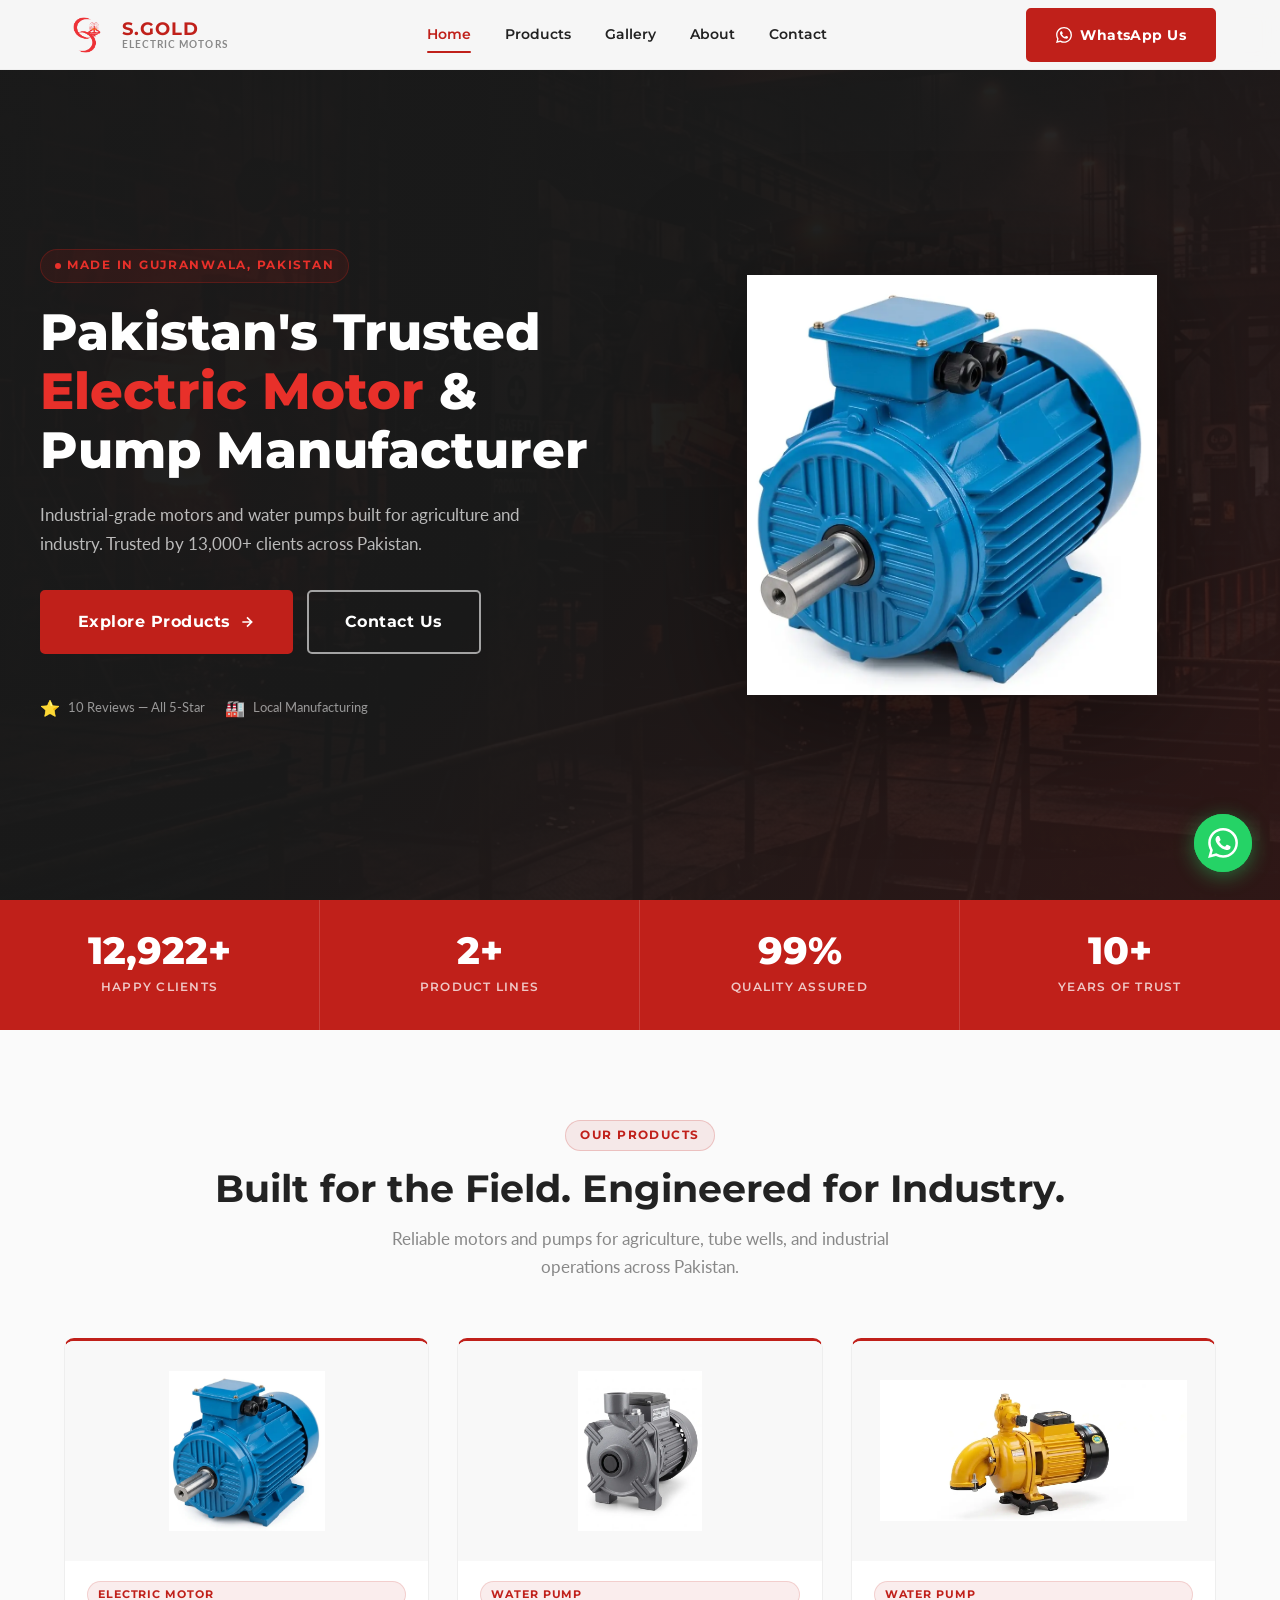
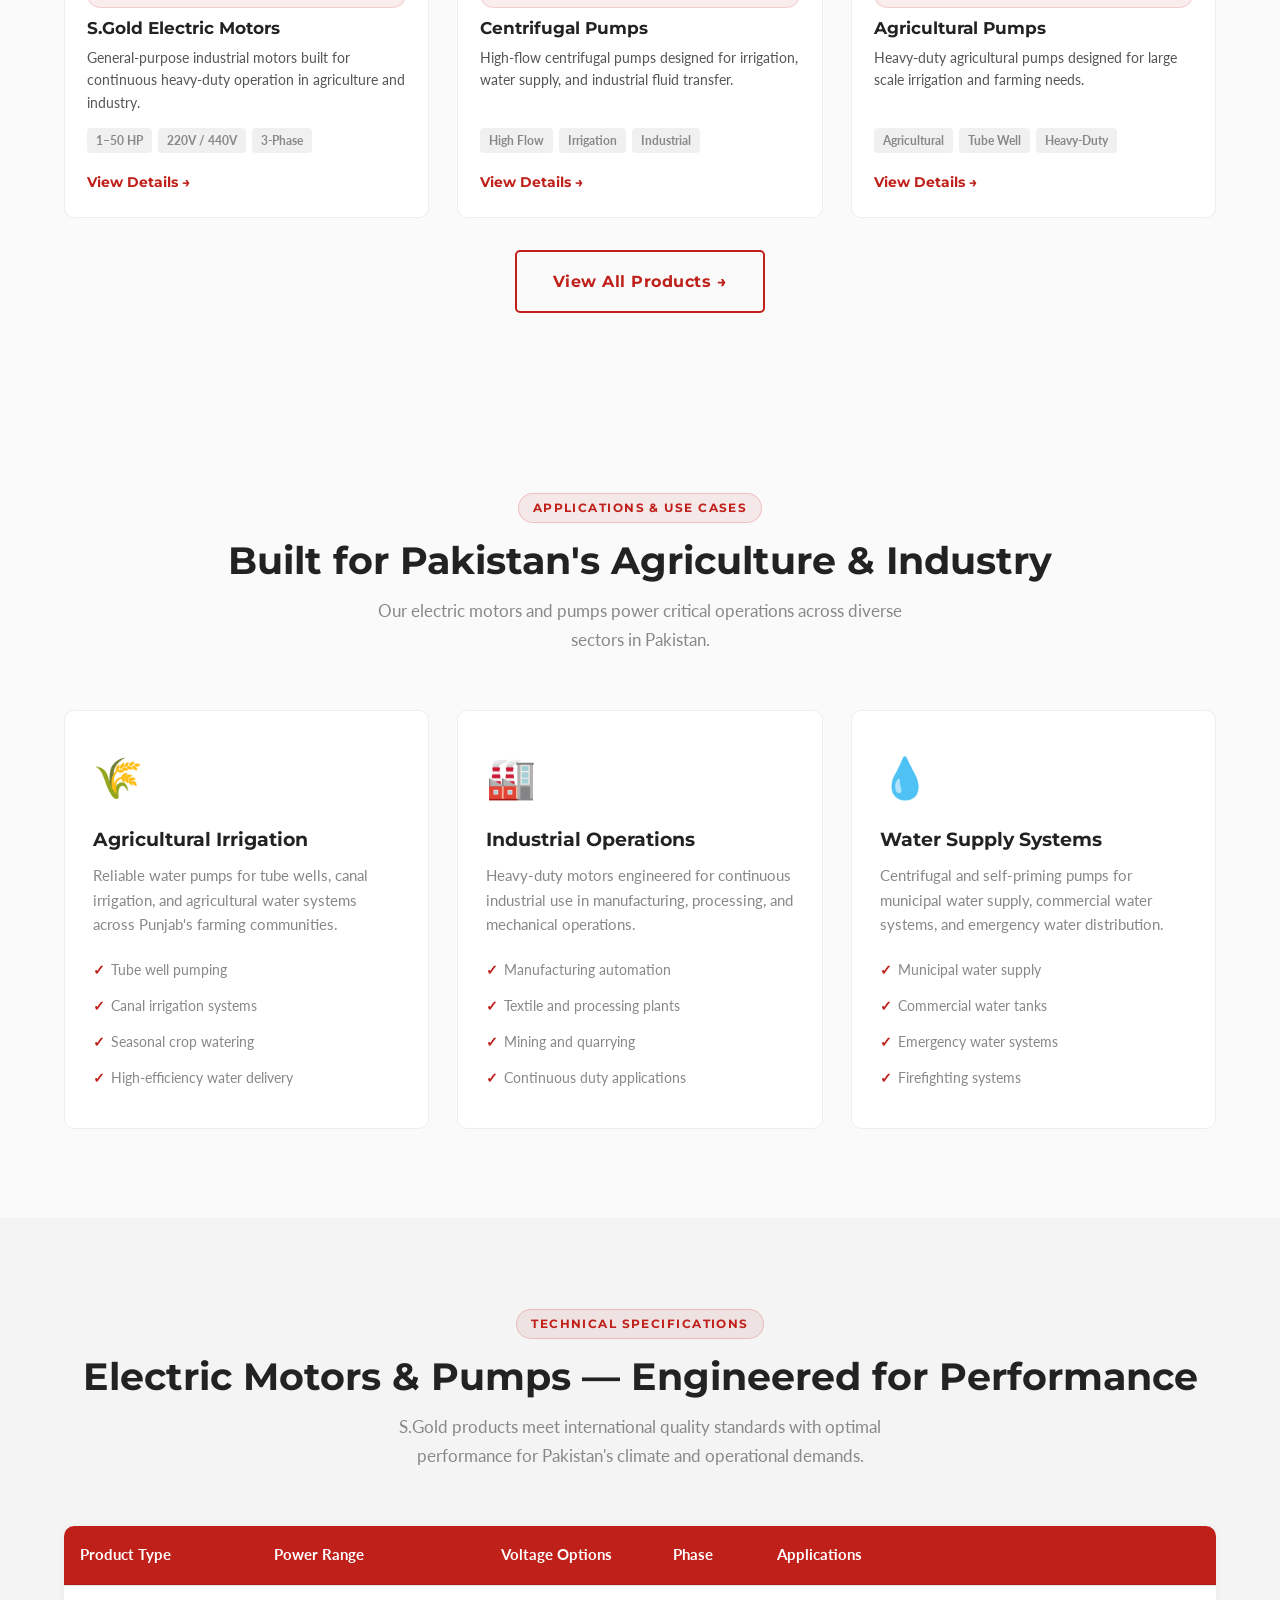
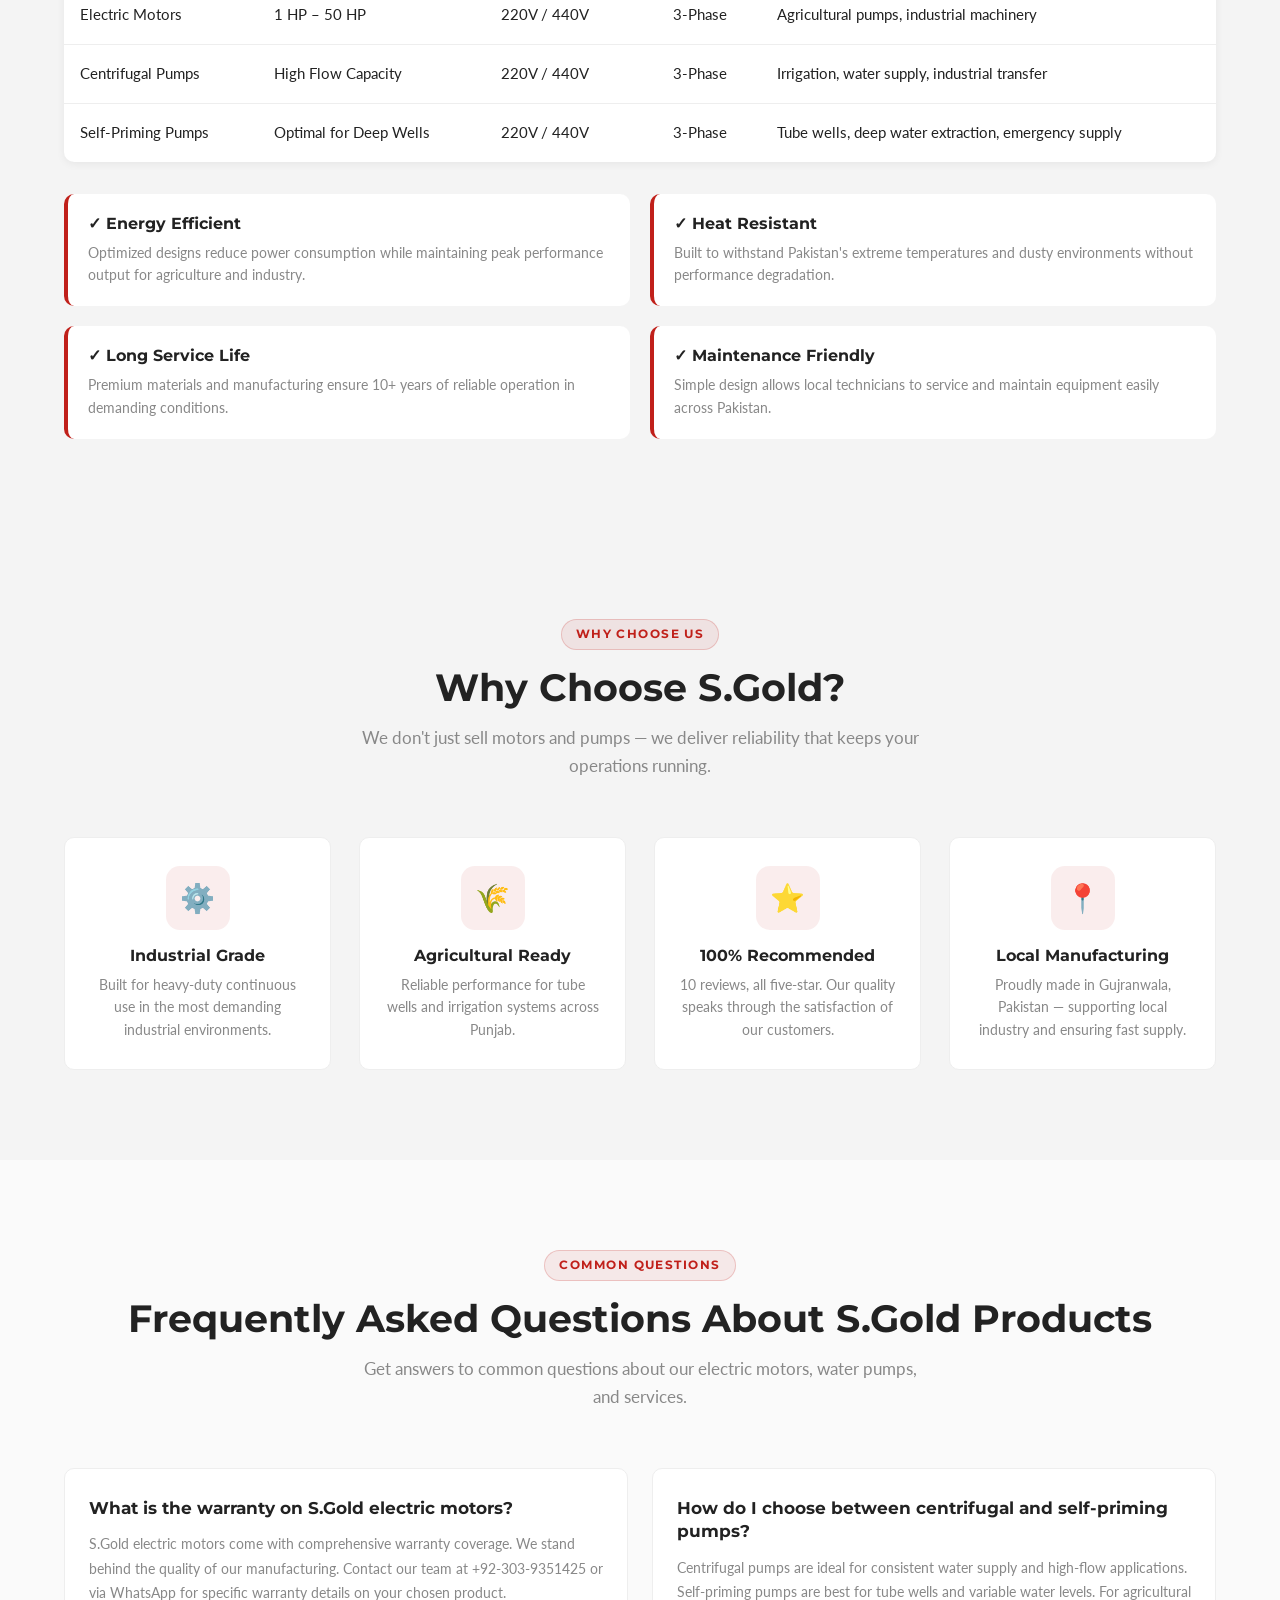
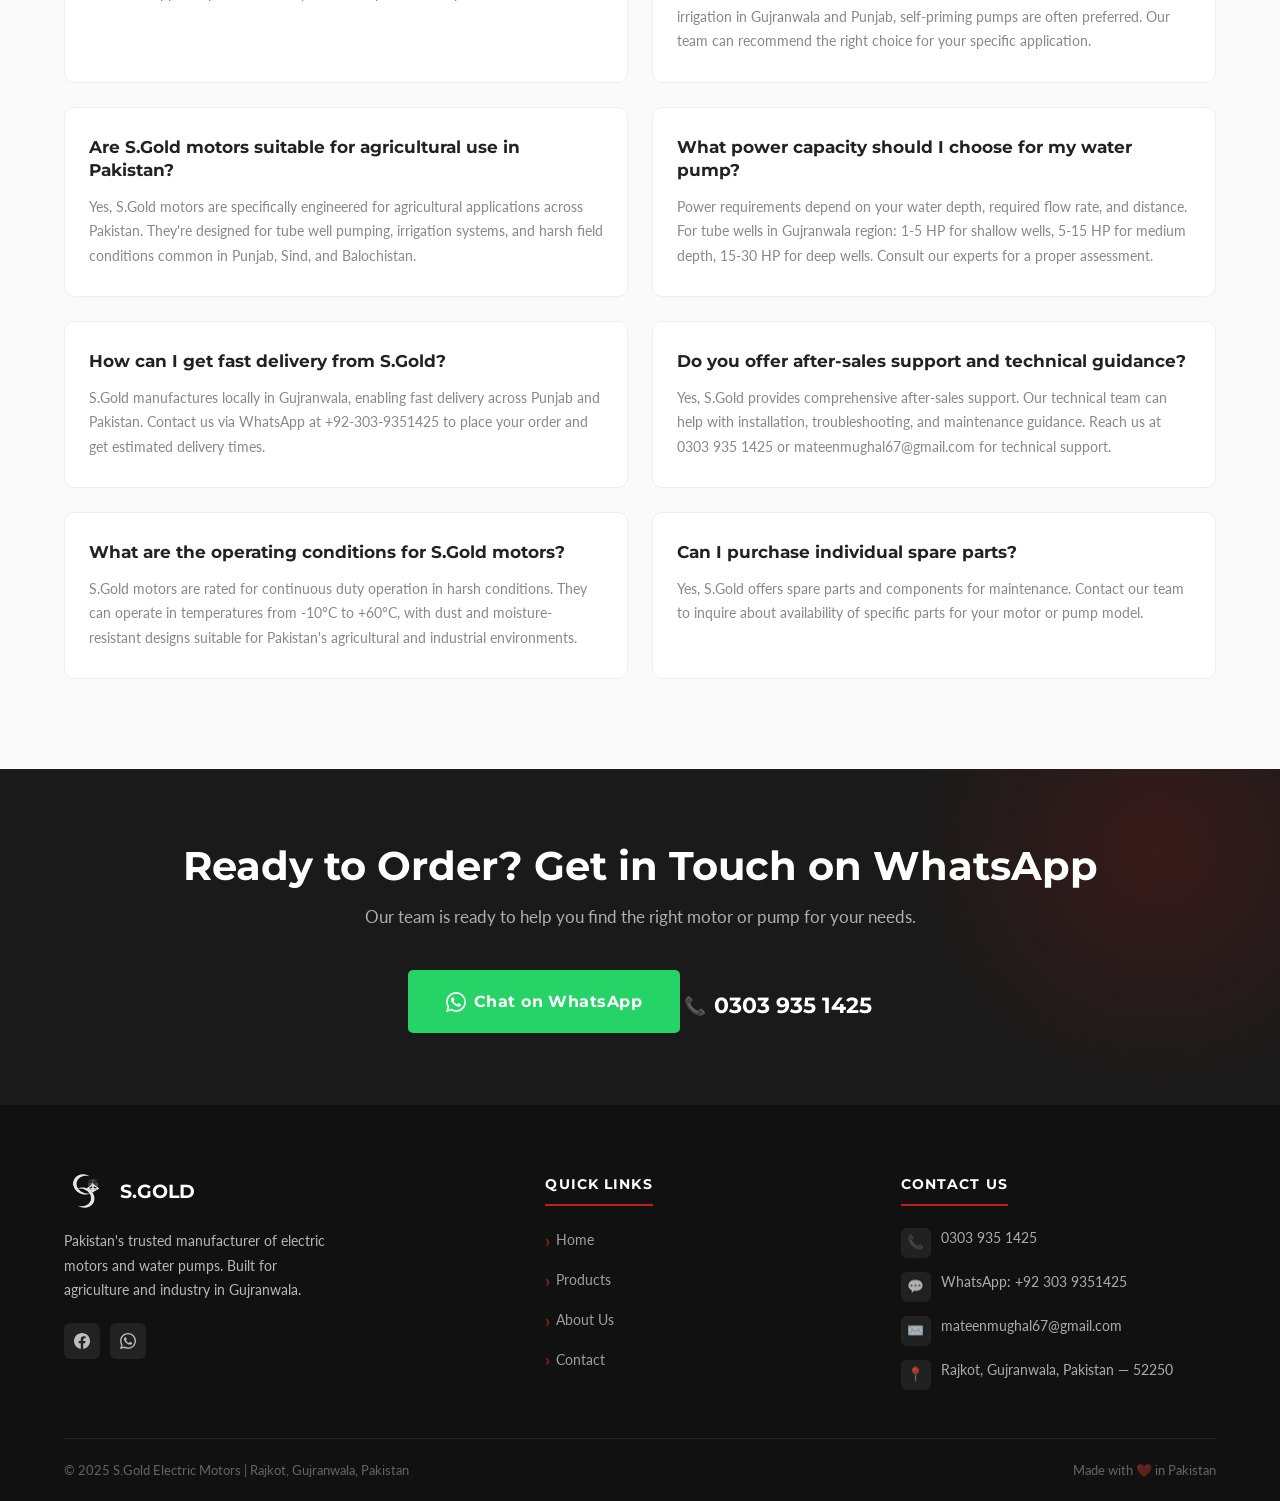
==== commit b00b1bca: "feat: Update product preview cards on the index page - Replaces the 3 placeholder images in the `ind" ====
--- a/index.html
+++ b/index.html
@@ -292,7 +292,7 @@
         <!-- Card 1 -->
         <article class="product-card" role="listitem">
           <div class="product-card-image">
-            <img src="assets/products/electric-motor.png" alt="S.Gold Electric Motor — Green industrial motor" loading="lazy">
+            <img src="assets/products/sgold-industrial-ac-electric-motor.webp" alt="S.Gold Industrial AC Electric Motor" loading="lazy">
           </div>
           <div class="product-card-body">
             <span class="product-card-badge">Electric Motor</span>
@@ -311,7 +311,7 @@
         <!-- Card 2 -->
         <article class="product-card" role="listitem">
           <div class="product-card-image">
-            <img src="assets/products/centrifugal-pump.png" alt="S.Gold Centrifugal Pump — Yellow high-flow pump" loading="lazy">
+            <img src="assets/products/sgold-centrifugal-water-pump-red.webp" alt="S.Gold Centrifugal Water Pump (Red)" loading="lazy">
           </div>
           <div class="product-card-body">
             <span class="product-card-badge">Water Pump</span>
@@ -330,16 +330,16 @@
         <!-- Card 3 -->
         <article class="product-card" role="listitem">
           <div class="product-card-image">
-            <img src="assets/products/self-priming-pump.png" alt="S.Gold Self-Priming Pump — Blue deep-well pump" loading="lazy">
+            <img src="assets/products/sgold-agricultural-water-pump.webp" alt="S.Gold Agricultural Water Pump" loading="lazy">
           </div>
           <div class="product-card-body">
             <span class="product-card-badge">Water Pump</span>
-            <h3>Self-Priming Pumps</h3>
-            <p>Self-priming pumps for tube wells and deep-water applications. Reliable performance in tough conditions.</p>
+            <h3>Agricultural Pumps</h3>
+            <p>Heavy-duty agricultural pumps designed for large scale irrigation and farming needs.</p>
             <div class="product-card-specs">
-              <span class="spec-tag">Self-Priming</span>
+              <span class="spec-tag">Agricultural</span>
               <span class="spec-tag">Tube Well</span>
-              <span class="spec-tag">Deep Water</span>
+              <span class="spec-tag">Heavy-Duty</span>
             </div>
             <a href="products.html" class="product-card-link" id="home-selfpriming-link">
               View Details →
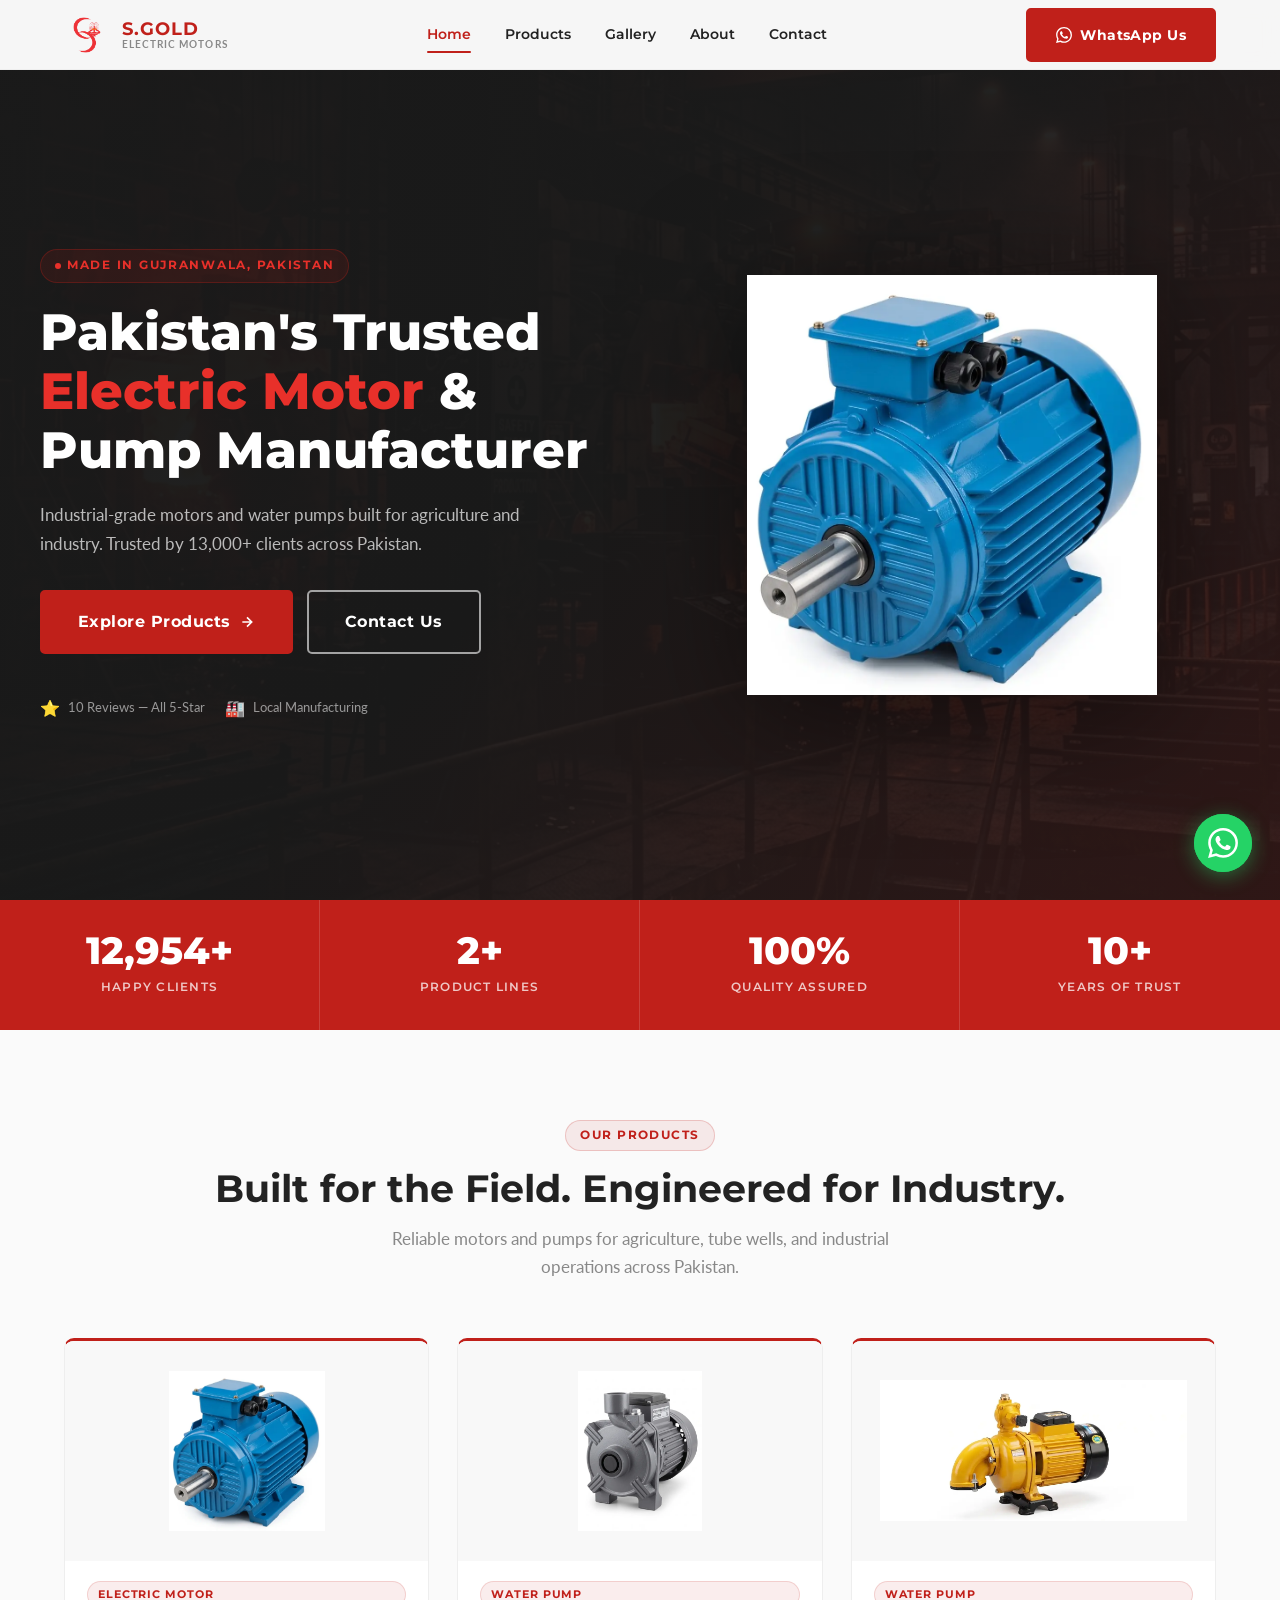
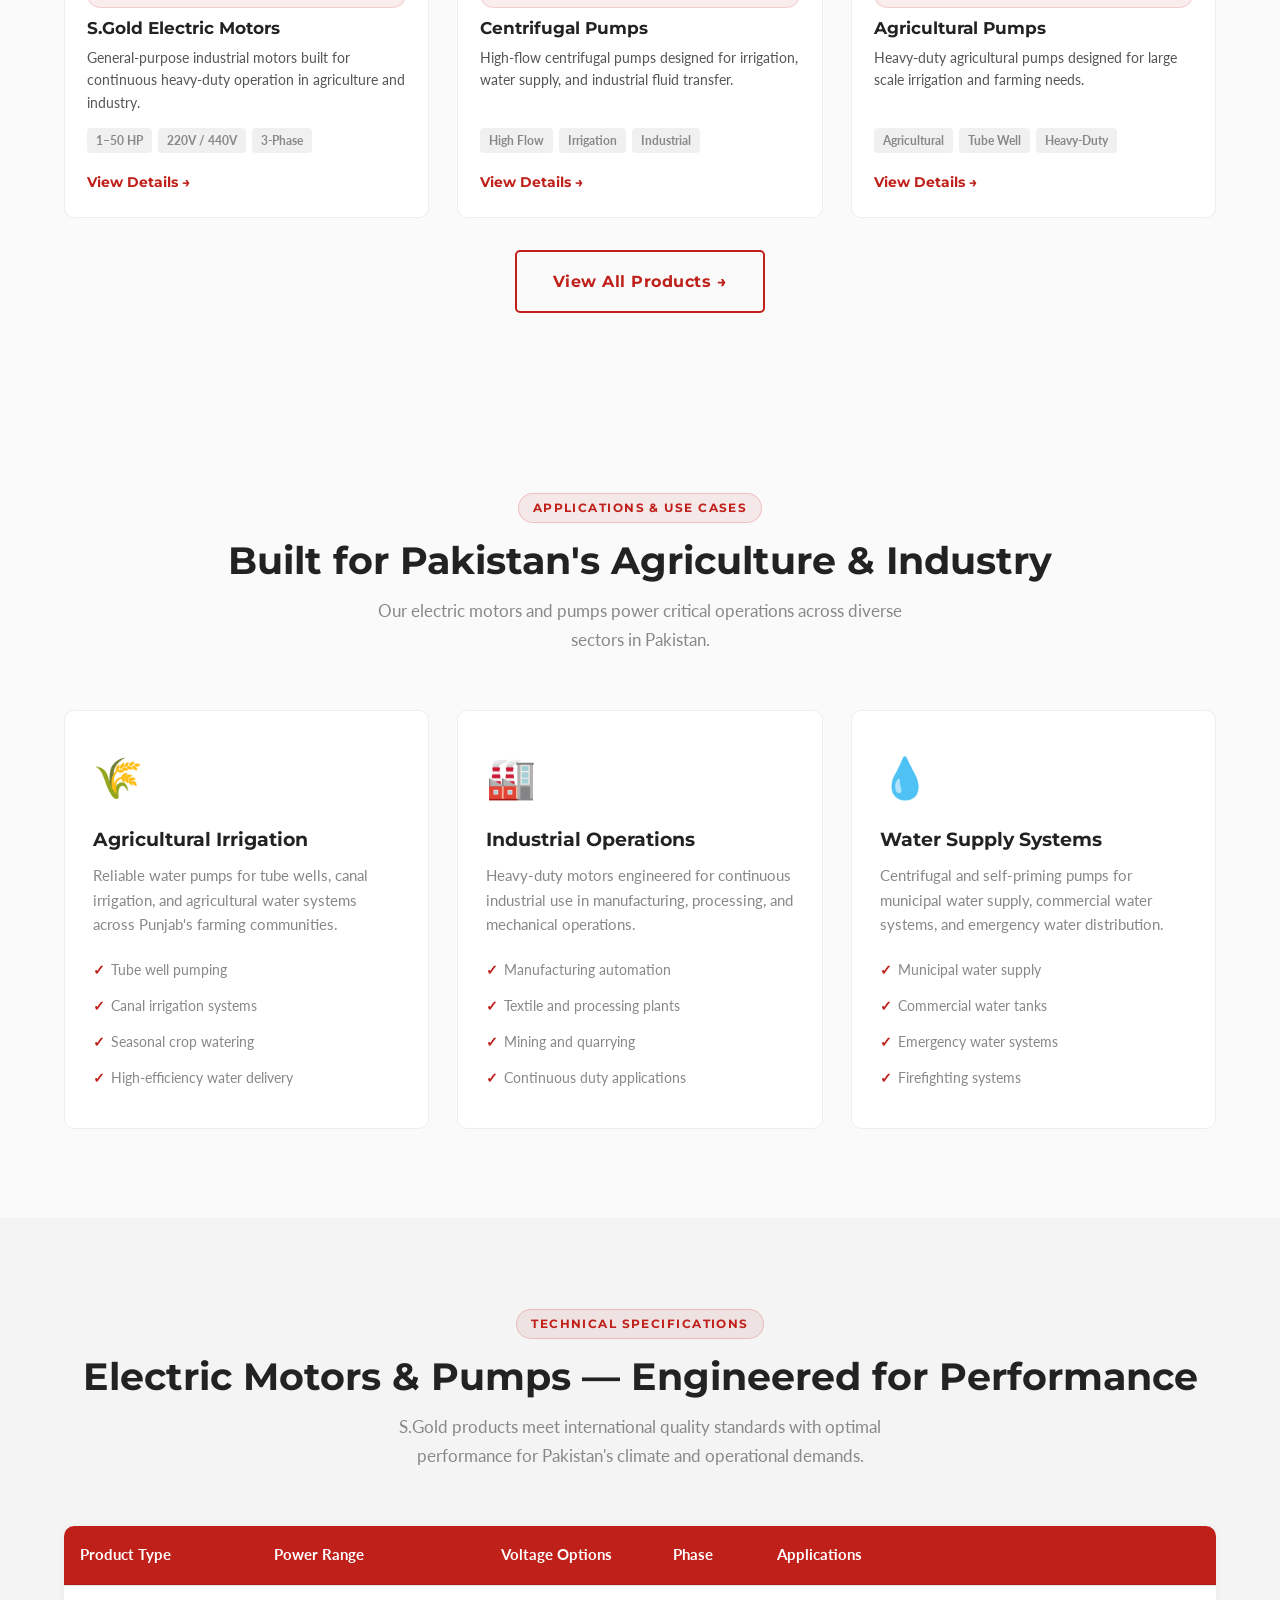
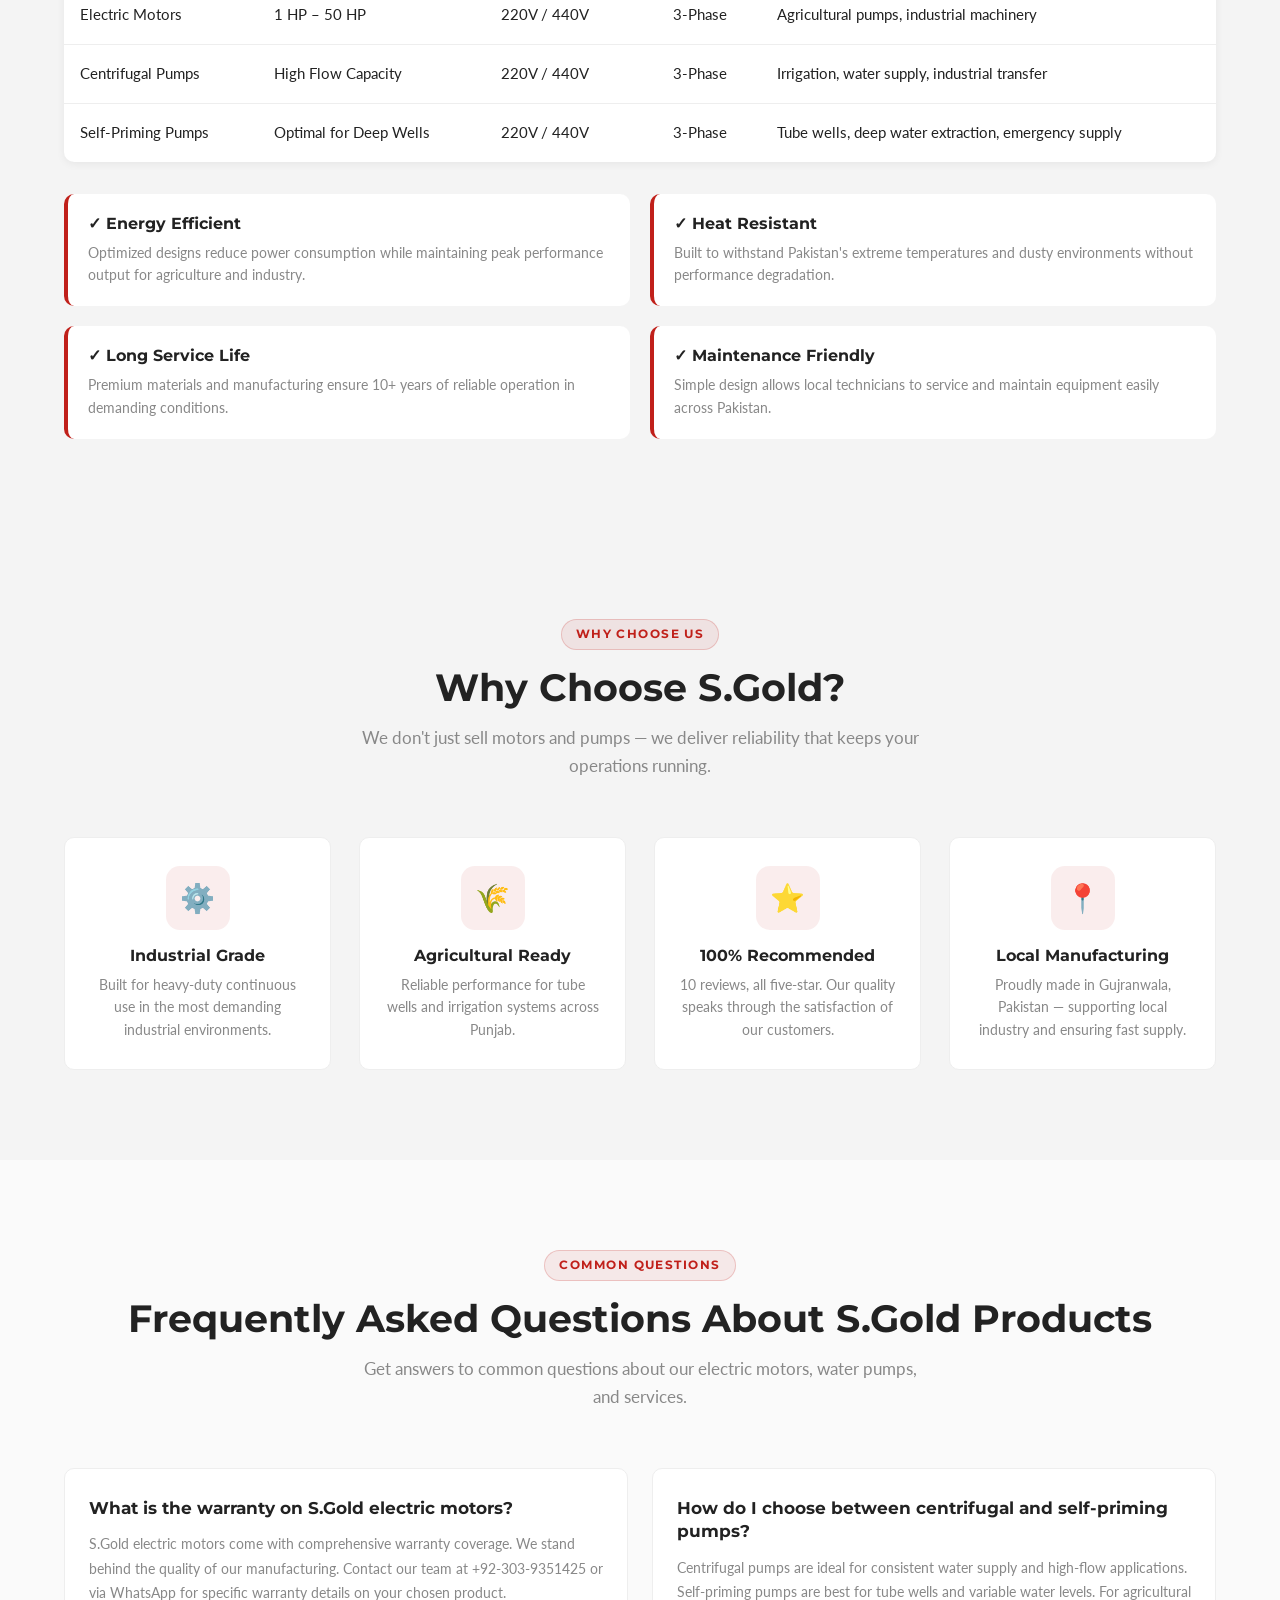
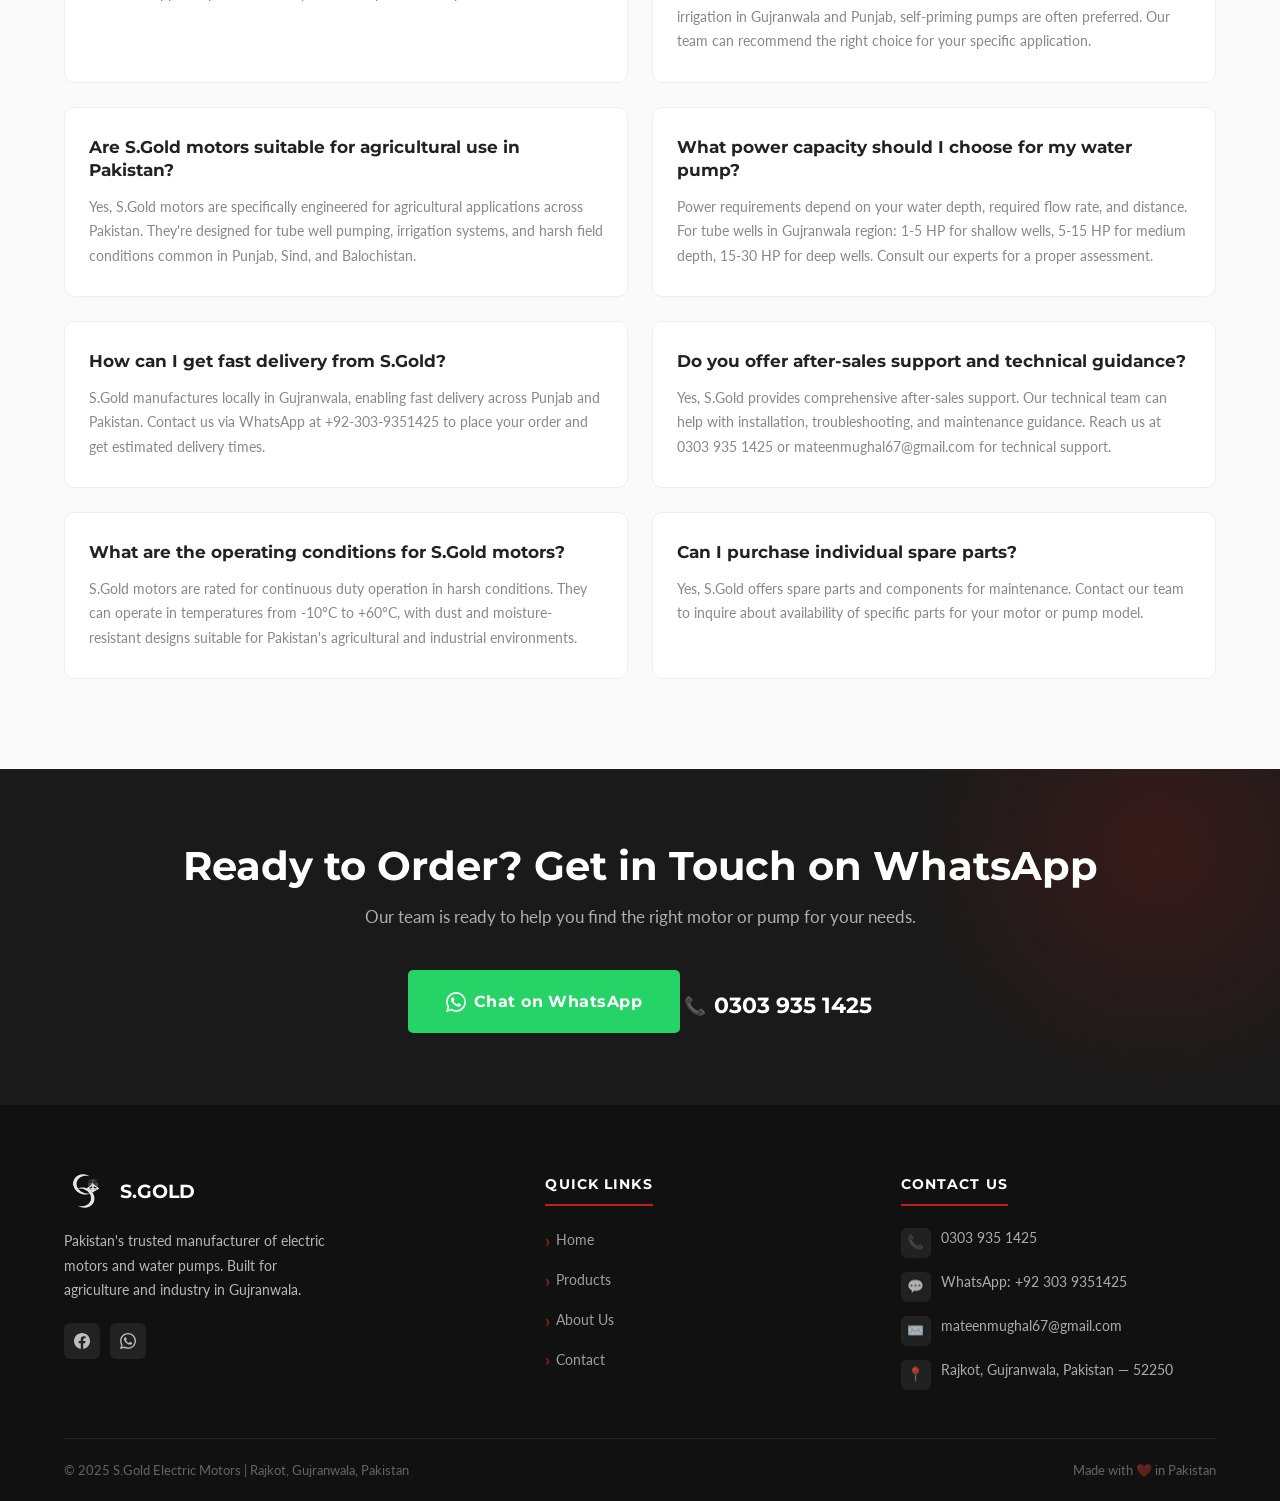
==== commit 733b33b8: "feat: add Urdu translation and RTL support - Create `/ur/` directory with Urdu translated pages. - A" ====
--- a/index.html
+++ b/index.html
@@ -176,6 +176,9 @@
     ]
   }
   </script>
+
+  <link rel="alternate" hreflang="en" href="https://sgold.pk/" />
+  <link rel="alternate" hreflang="ur" href="https://sgold.pk/ur/" />
 </head>
 <body>
 
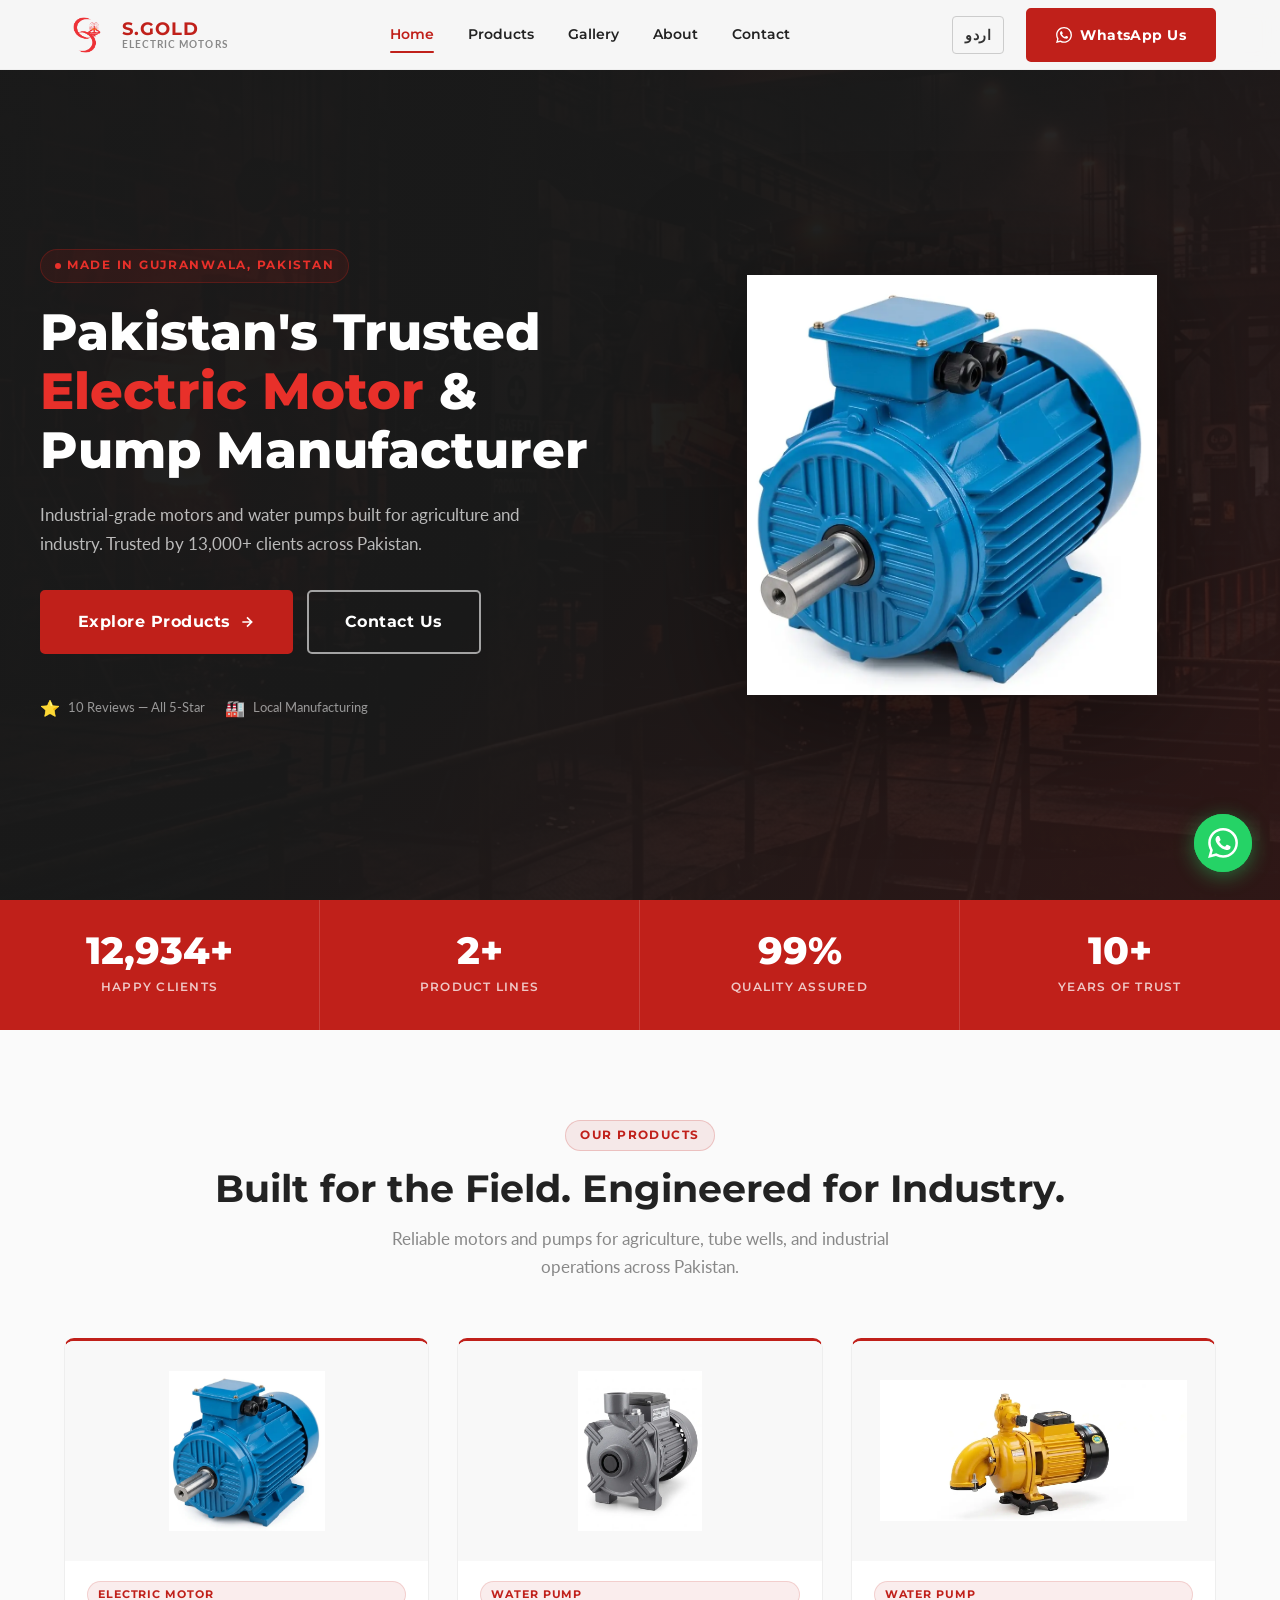
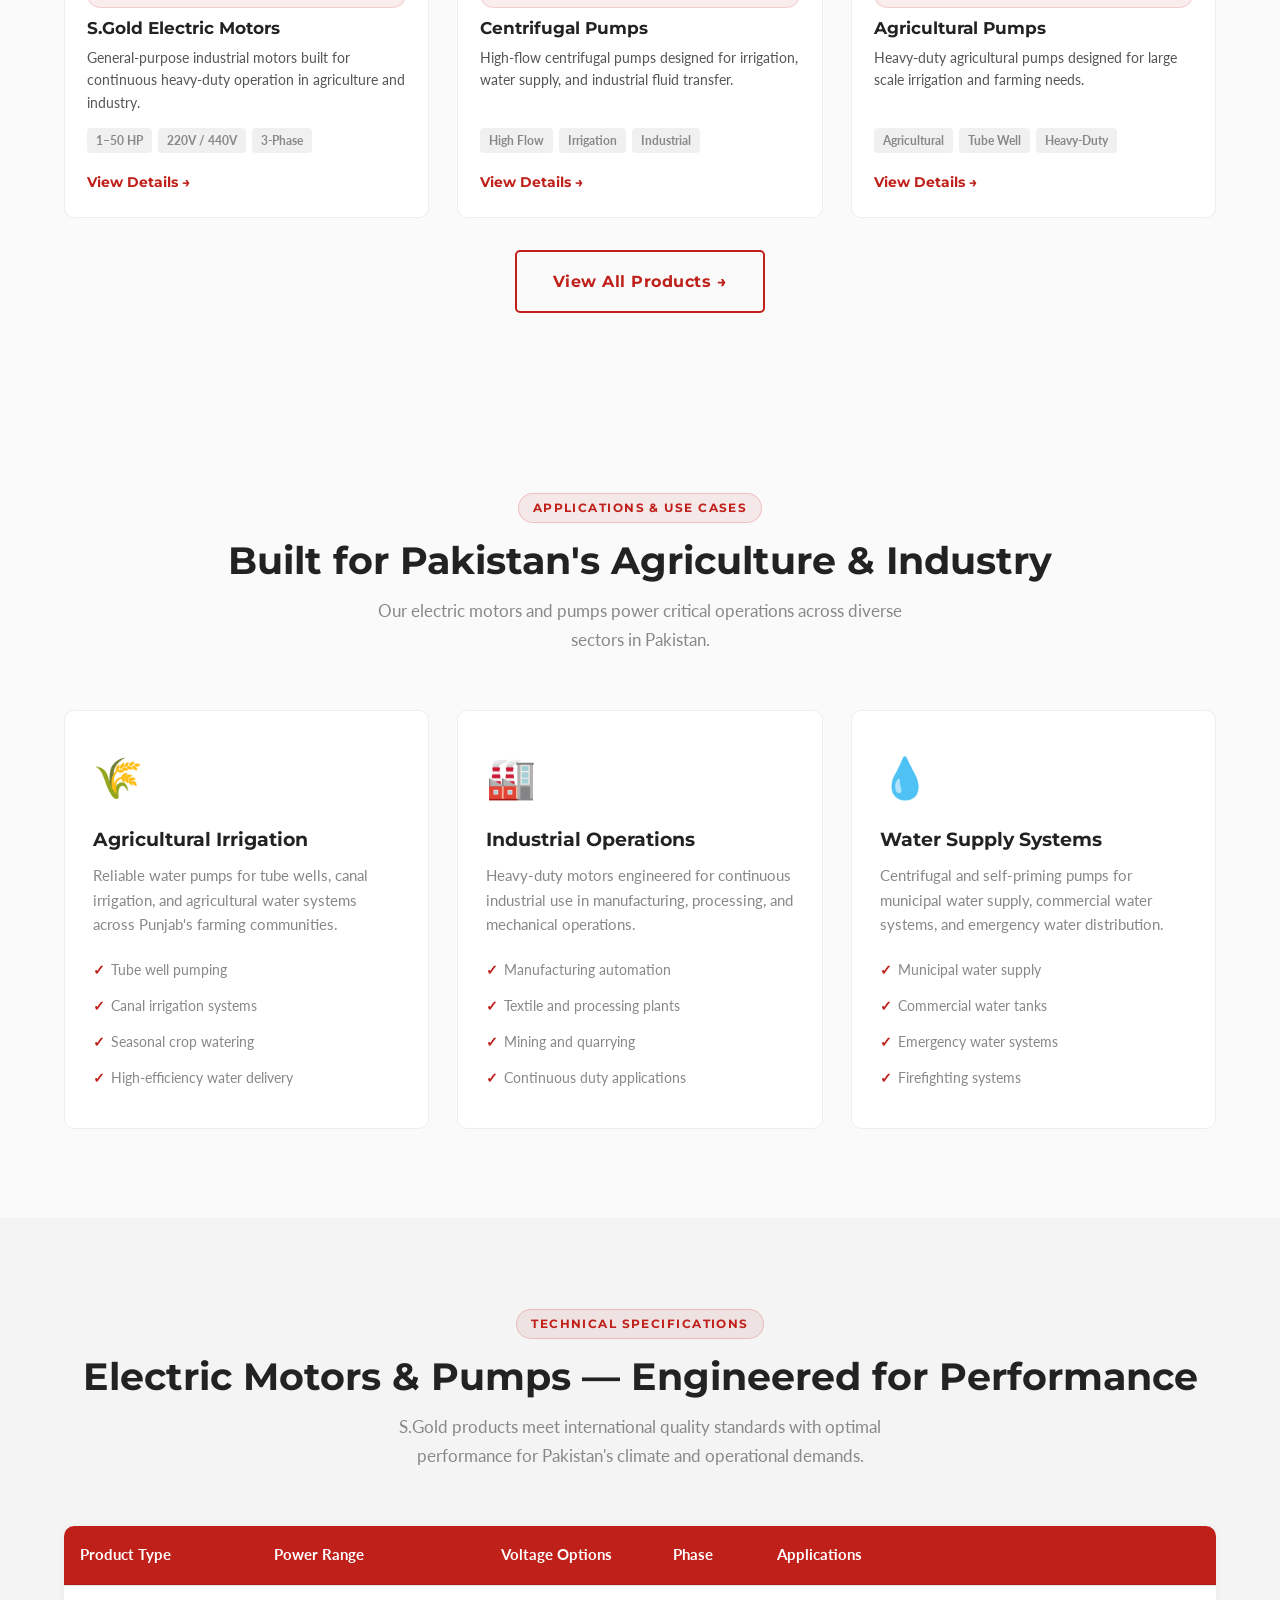
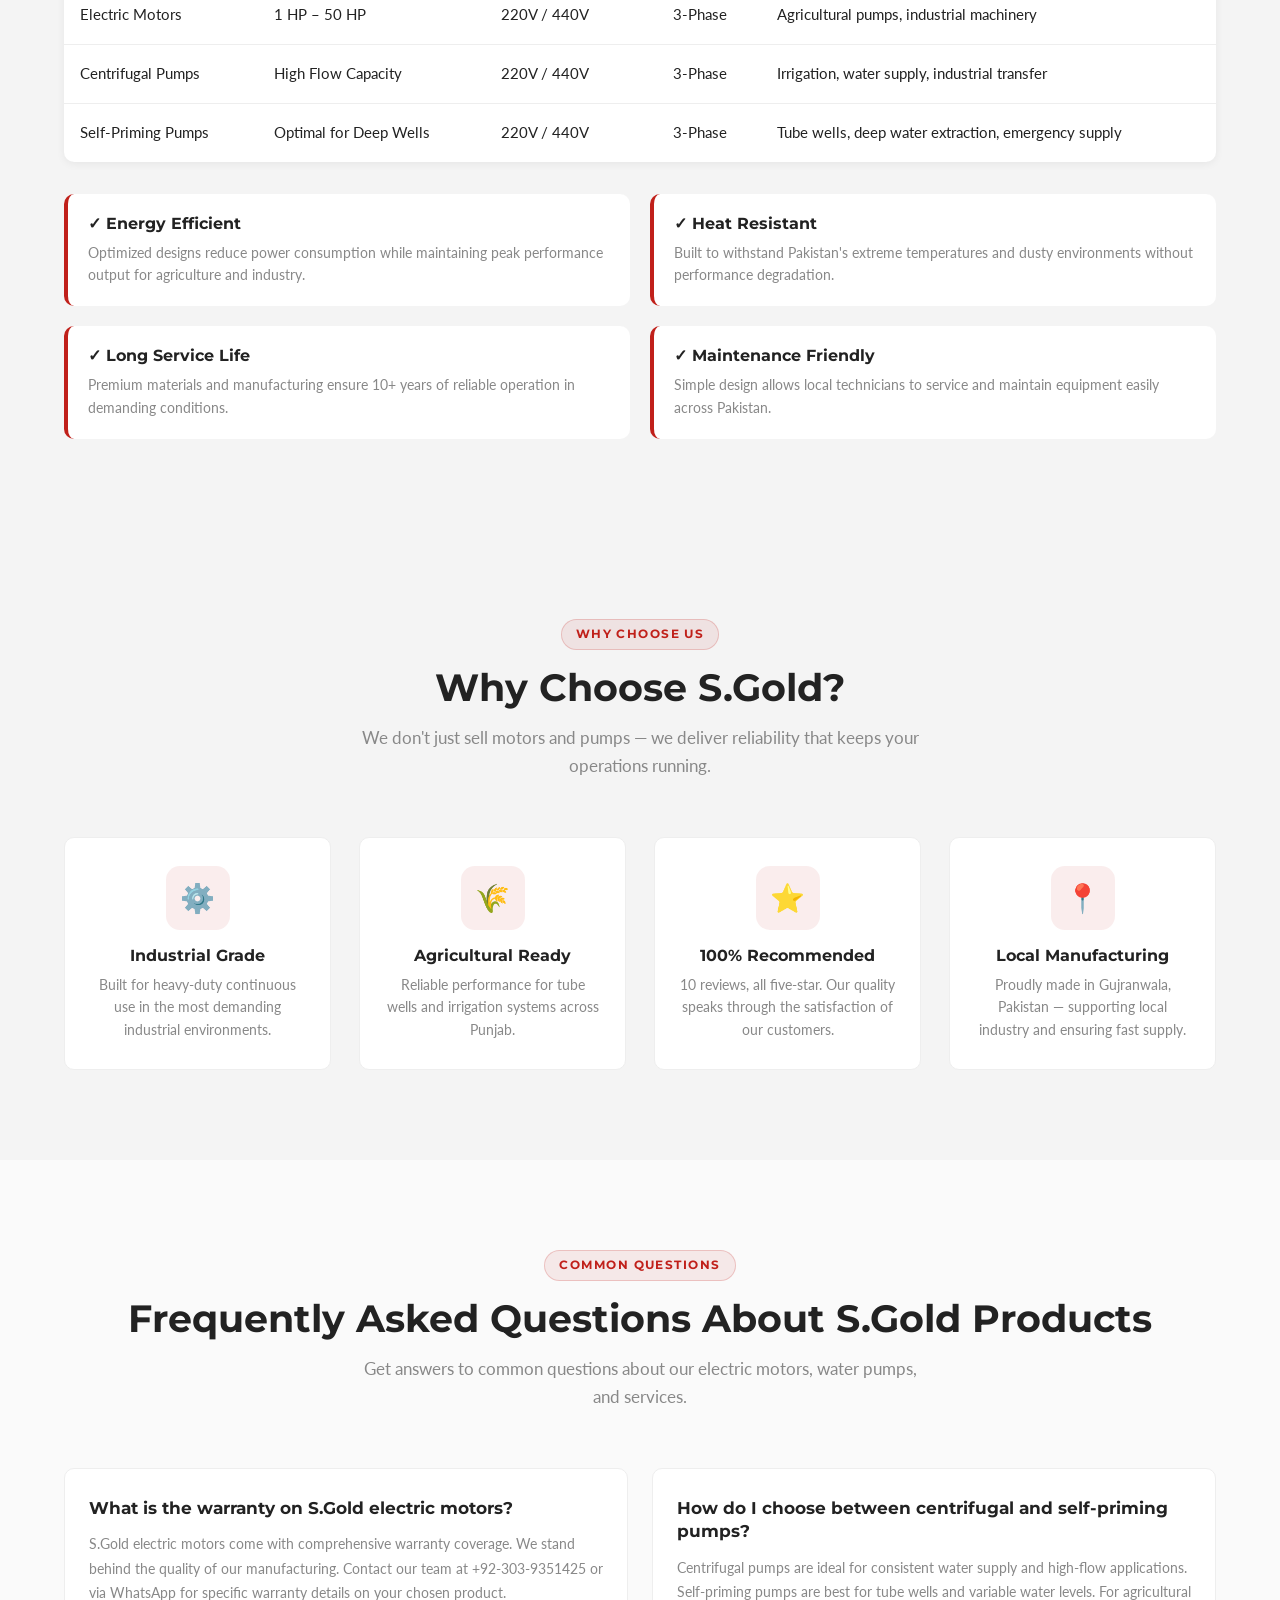
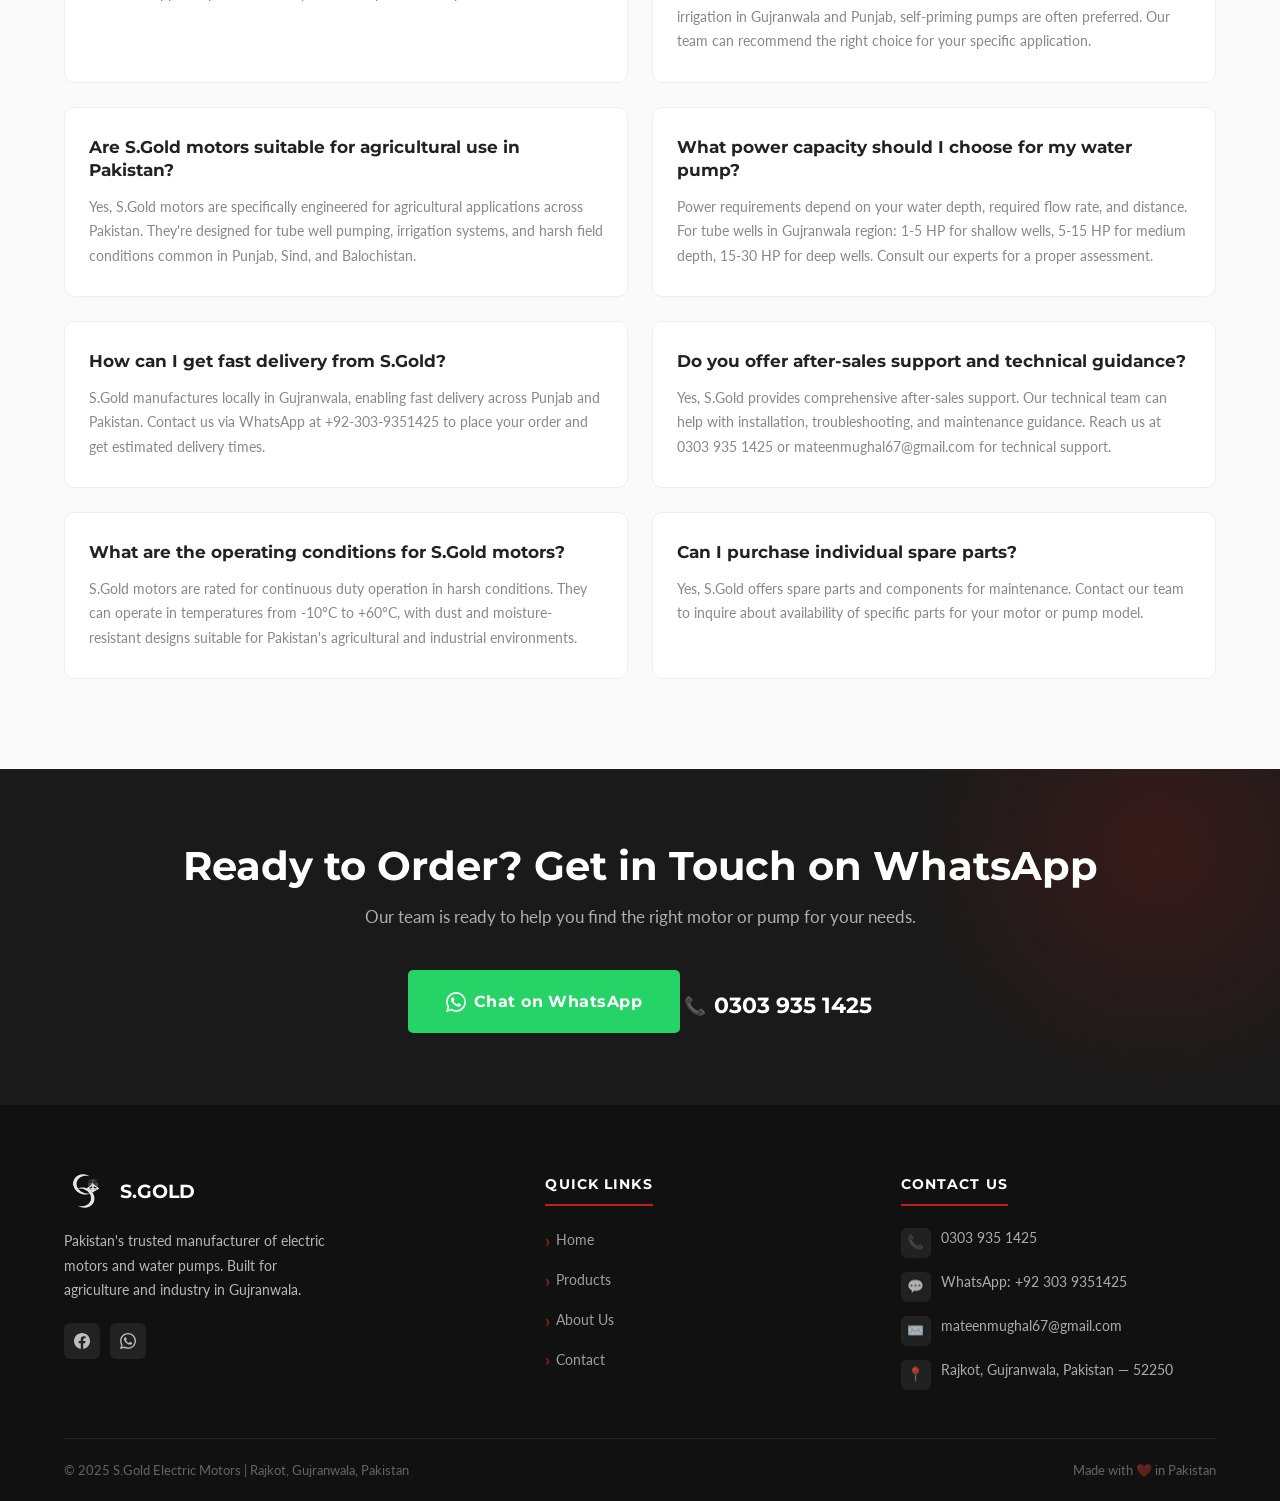
==== commit e071602a: "feat: add language switch button - Add "اردو" button to the navbar of all English pages to switch to" ====
--- a/index.html
+++ b/index.html
@@ -200,6 +200,8 @@
         <a href="contact.html" role="menuitem">Contact</a>
       </div>
       <div class="navbar-cta">
+        <a href="ur/" class="btn btn-outline lang-switch" aria-label="Switch to Urdu" style="margin-right: 10px; font-family: 'Noto Nastaliq Urdu', serif; font-size: 0.9rem; padding: 6px 12px; display: inline-flex; align-items: center; justify-content: center; height: 38px; border: 1px solid #ccc; border-radius: 4px; text-decoration: none; color: #333; font-weight: 700; vertical-align: middle;">اردو</a>
+
         <a href="https://wa.me/923039351425?text=Hello%2C%20I'm%20interested%20in%20your%20products.%20Please%20share%20details." class="btn btn-primary" id="navbar-whatsapp-btn" target="_blank" rel="noopener">
           <svg width="16" height="16" viewBox="0 0 24 24" fill="currentColor"><path d="M17.472 14.382c-.297-.149-1.758-.867-2.03-.967-.273-.099-.471-.148-.67.15-.197.297-.767.966-.94 1.164-.173.199-.347.223-.644.075-.297-.15-1.255-.463-2.39-1.475-.883-.788-1.48-1.761-1.653-2.059-.173-.297-.018-.458.13-.606.134-.133.298-.347.446-.52.149-.174.198-.298.298-.497.099-.198.05-.371-.025-.52-.075-.149-.669-1.612-.916-2.207-.242-.579-.487-.5-.669-.51-.173-.008-.371-.01-.57-.01-.198 0-.52.074-.792.372-.272.297-1.04 1.016-1.04 2.479 0 1.462 1.065 2.875 1.213 3.074.149.198 2.096 3.2 5.077 4.487.709.306 1.262.489 1.694.625.712.227 1.36.195 1.871.118.571-.085 1.758-.719 2.006-1.413.248-.694.248-1.289.173-1.413-.074-.124-.272-.198-.57-.347m-5.421 7.403h-.004a9.87 9.87 0 01-5.031-1.378l-.361-.214-3.741.982.998-3.648-.235-.374a9.86 9.86 0 01-1.51-5.26c.001-5.45 4.436-9.884 9.888-9.884 2.64 0 5.122 1.03 6.988 2.898a9.825 9.825 0 012.893 6.994c-.003 5.45-4.437 9.884-9.885 9.884m8.413-18.297A11.815 11.815 0 0012.05 0C5.495 0 .16 5.335.157 11.892c0 2.096.547 4.142 1.588 5.945L.057 24l6.305-1.654a11.882 11.882 0 005.683 1.448h.005c6.554 0 11.89-5.335 11.893-11.893a11.821 11.821 0 00-3.48-8.413z"/></svg>
           WhatsApp Us
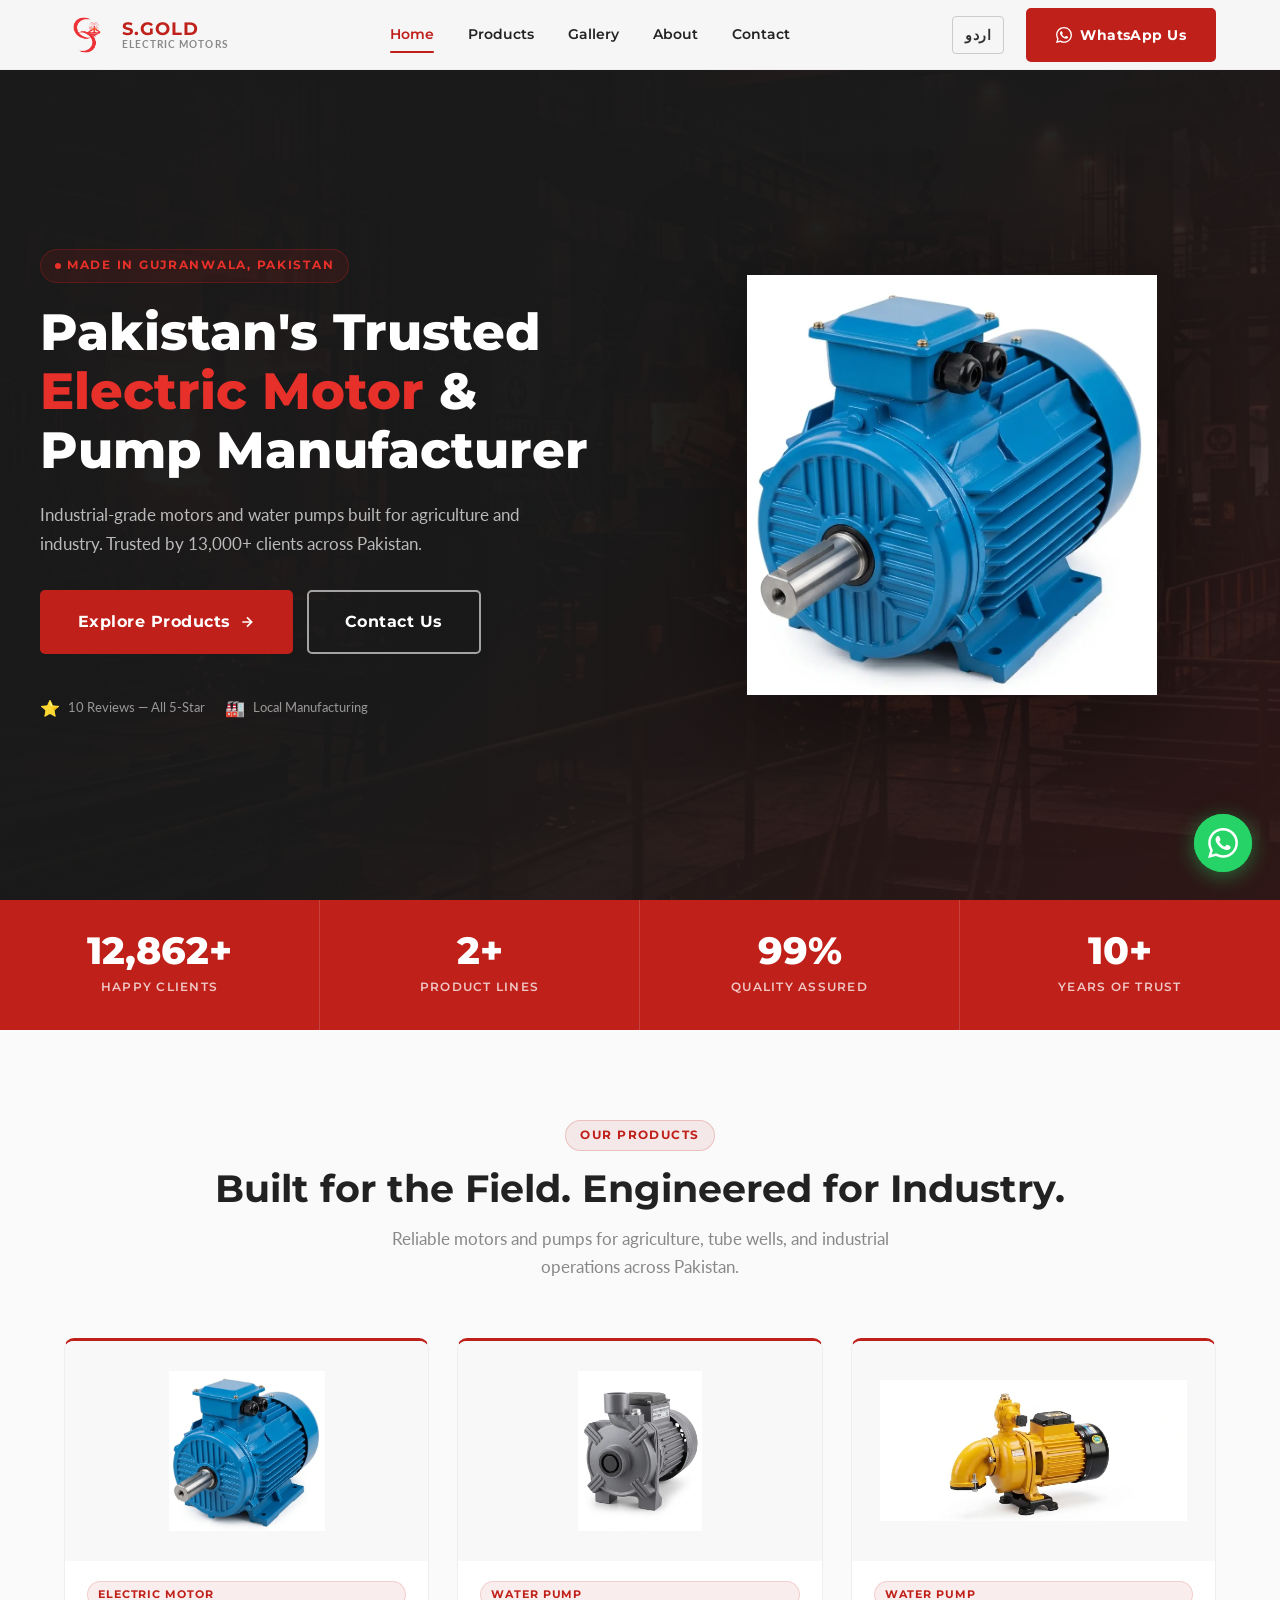
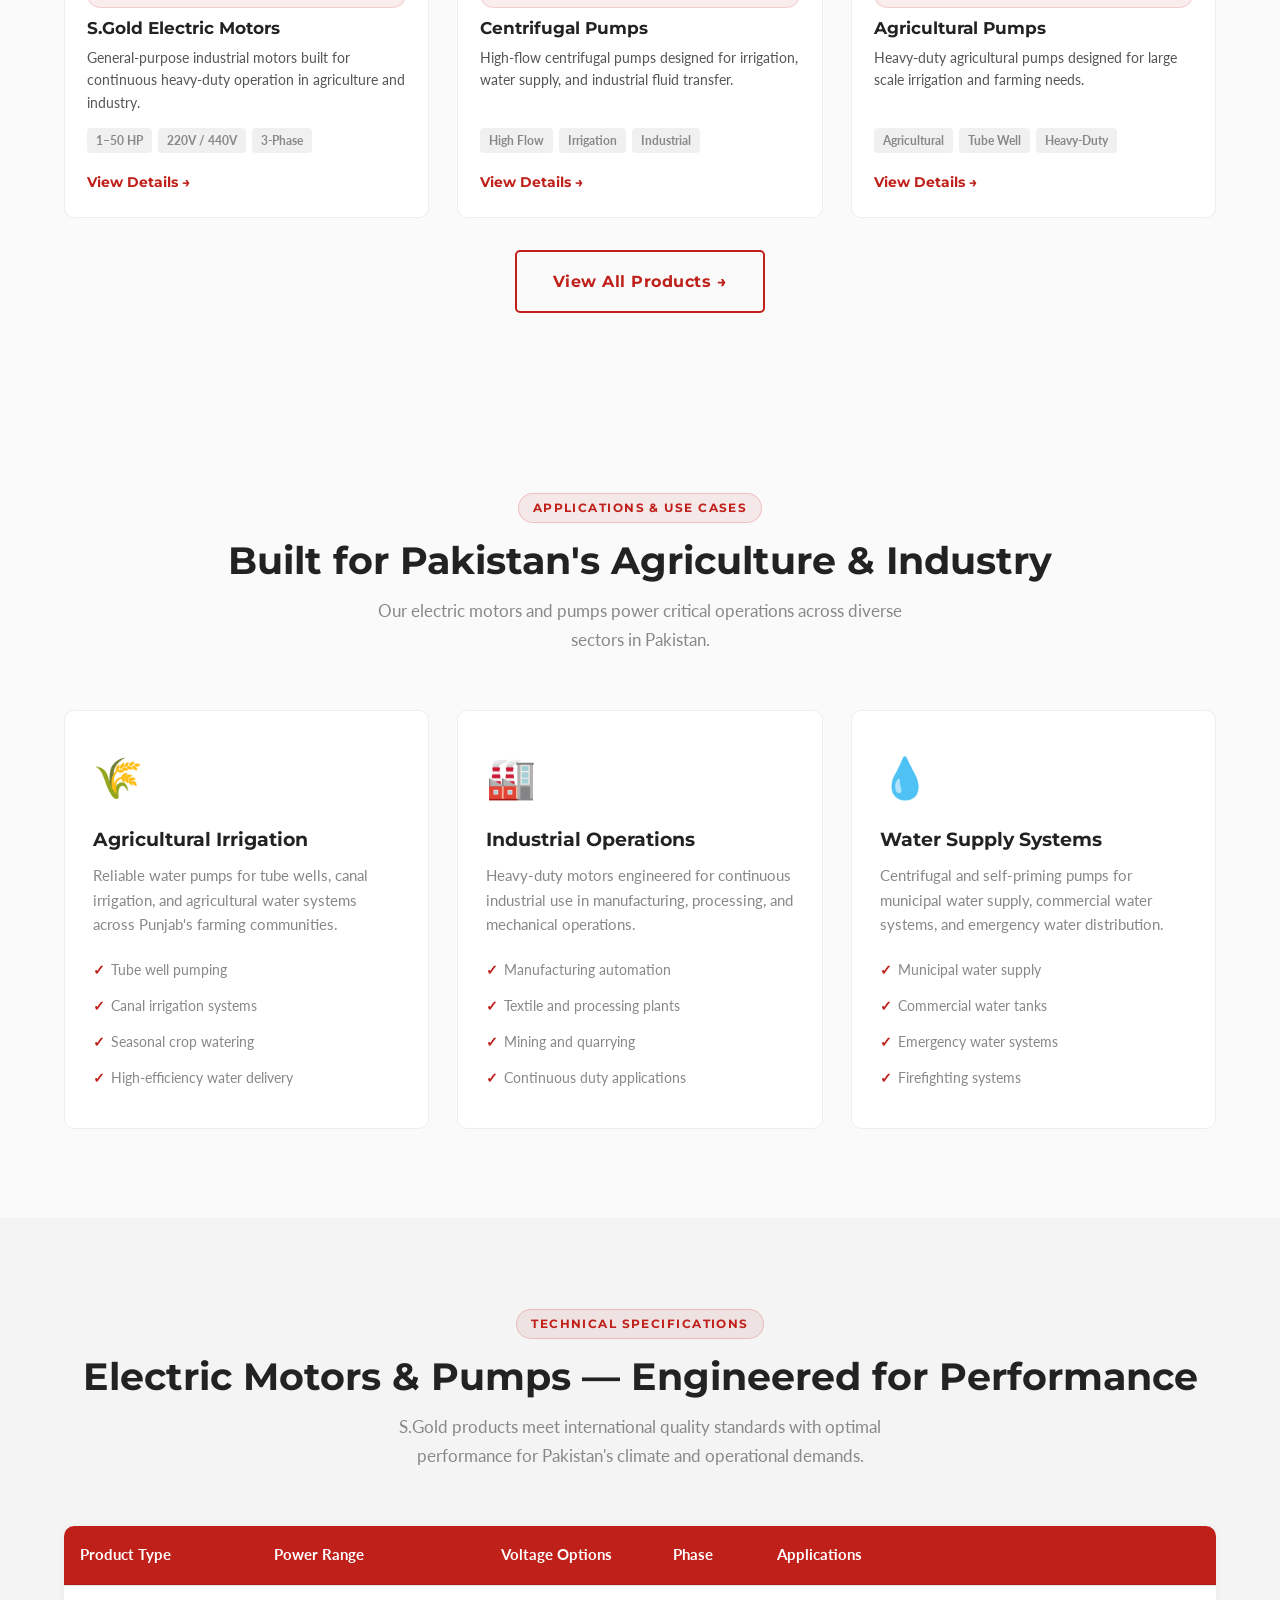
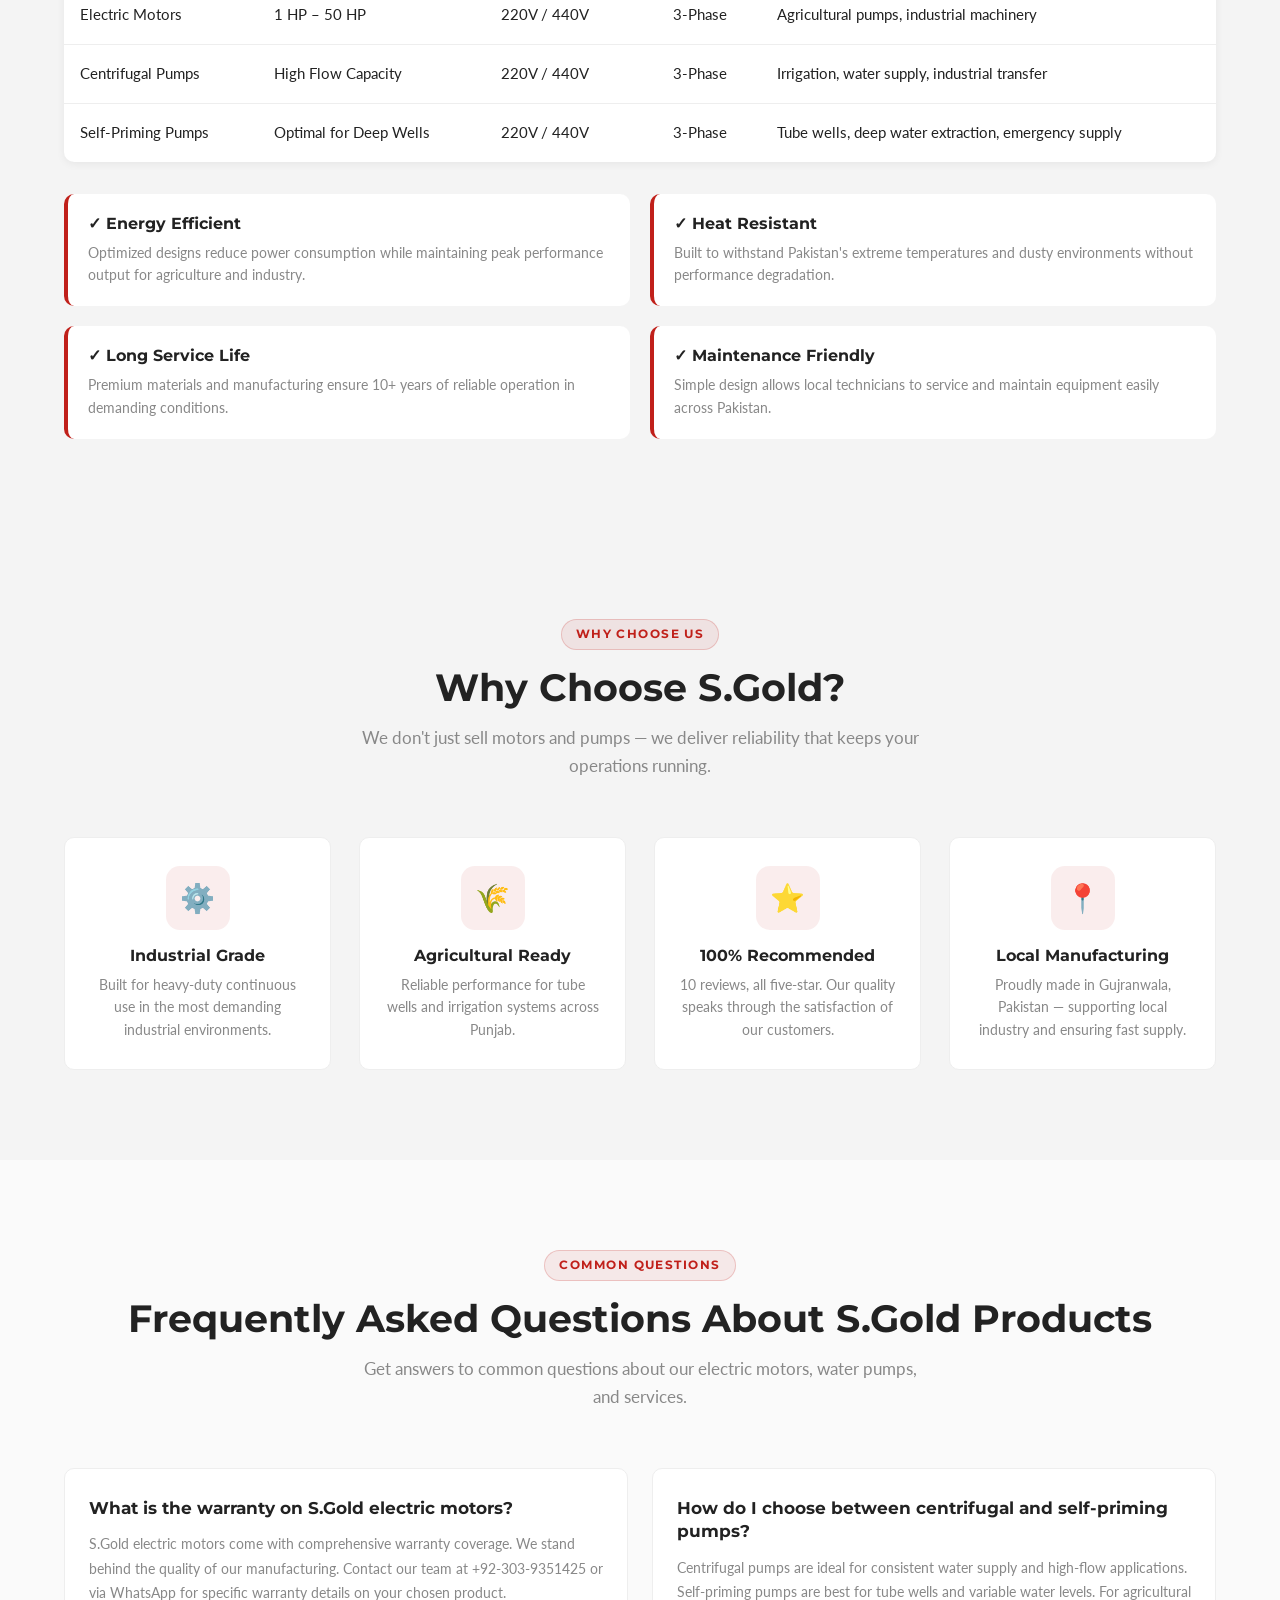
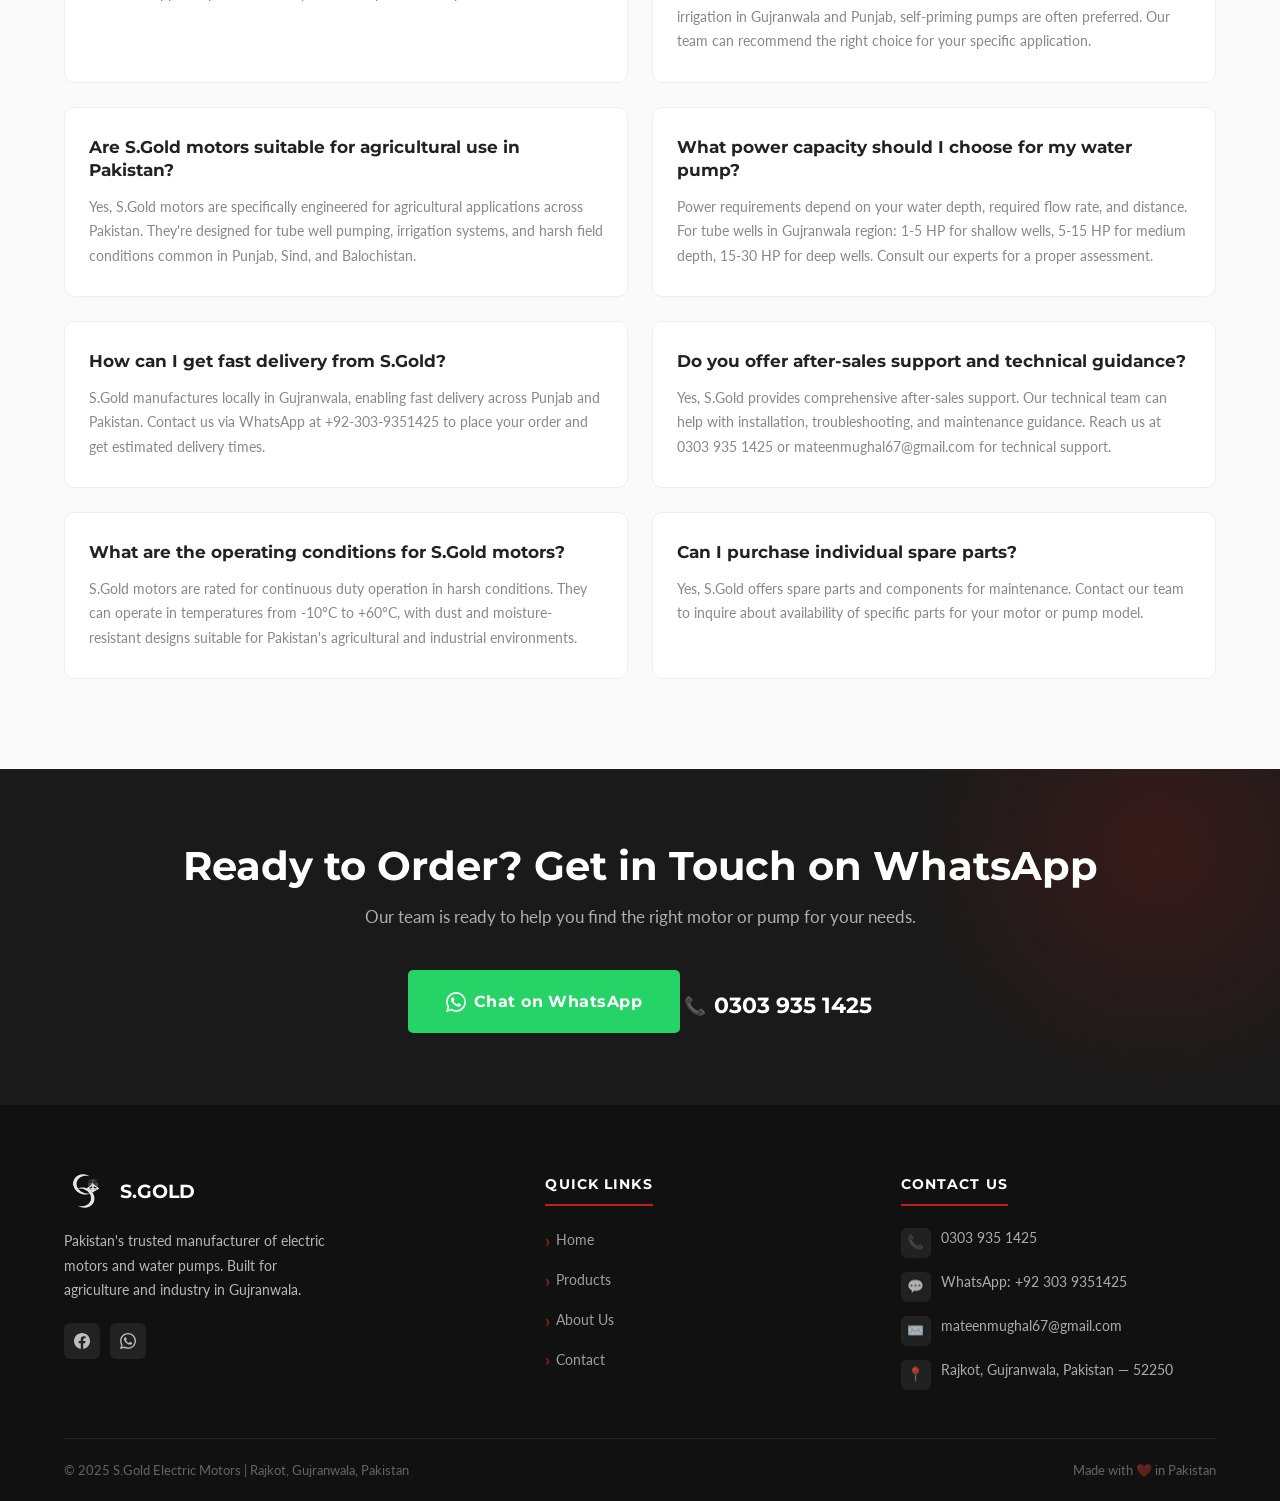
==== commit 55647581: "Update image source for industrial AC electric motor" ====
--- a/index.html
+++ b/index.html
@@ -258,7 +258,7 @@
       </div>
       <div class="hero-image-wrap">
         <div class="hero-image-bg" aria-hidden="true"></div>
-        <img src="assets/products/optimized/industrial-ac-electric-motor.webp" alt="S.Gold Electric Motor — Industrial Grade" loading="eager">
+        <img src="assets/products/sgold-industrial-ac-electric-motor.webp" alt="S.Gold Electric Motor — Industrial Grade" loading="eager">
       </div>
     </div>
   </section>
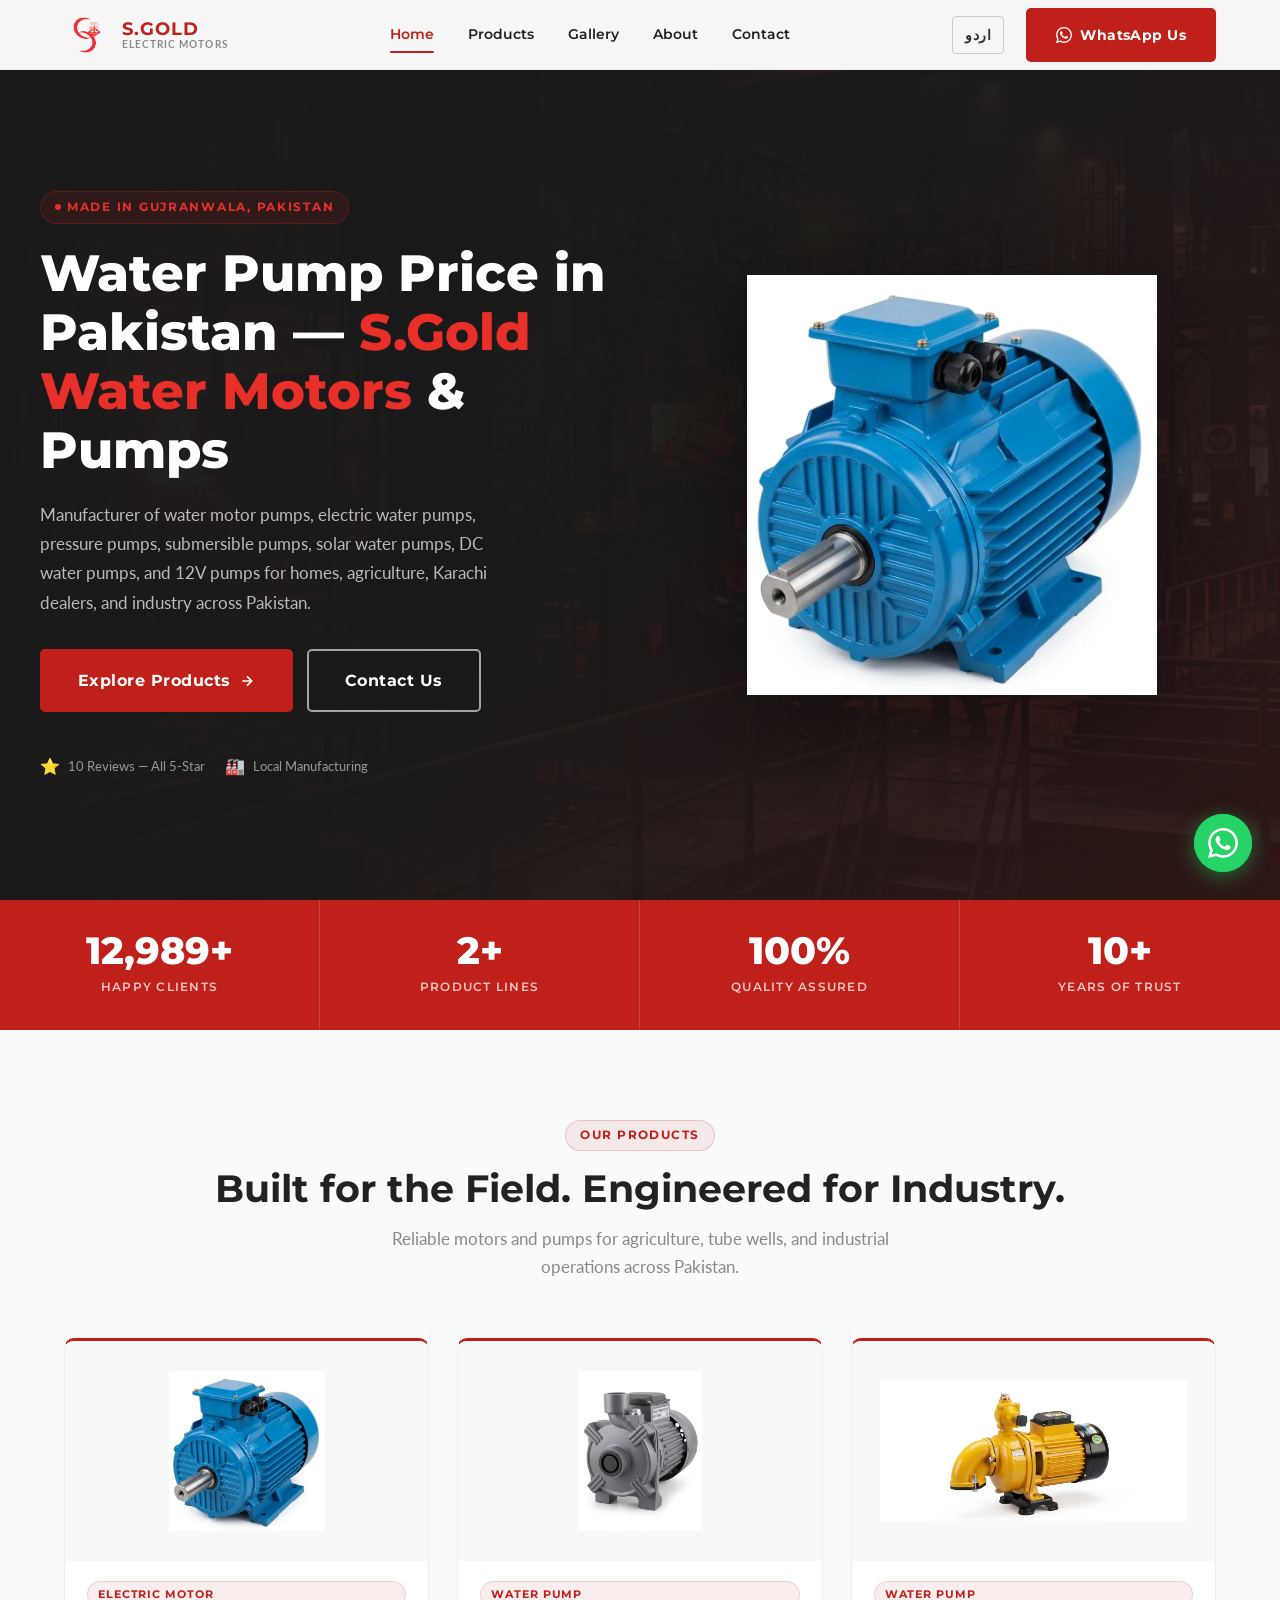
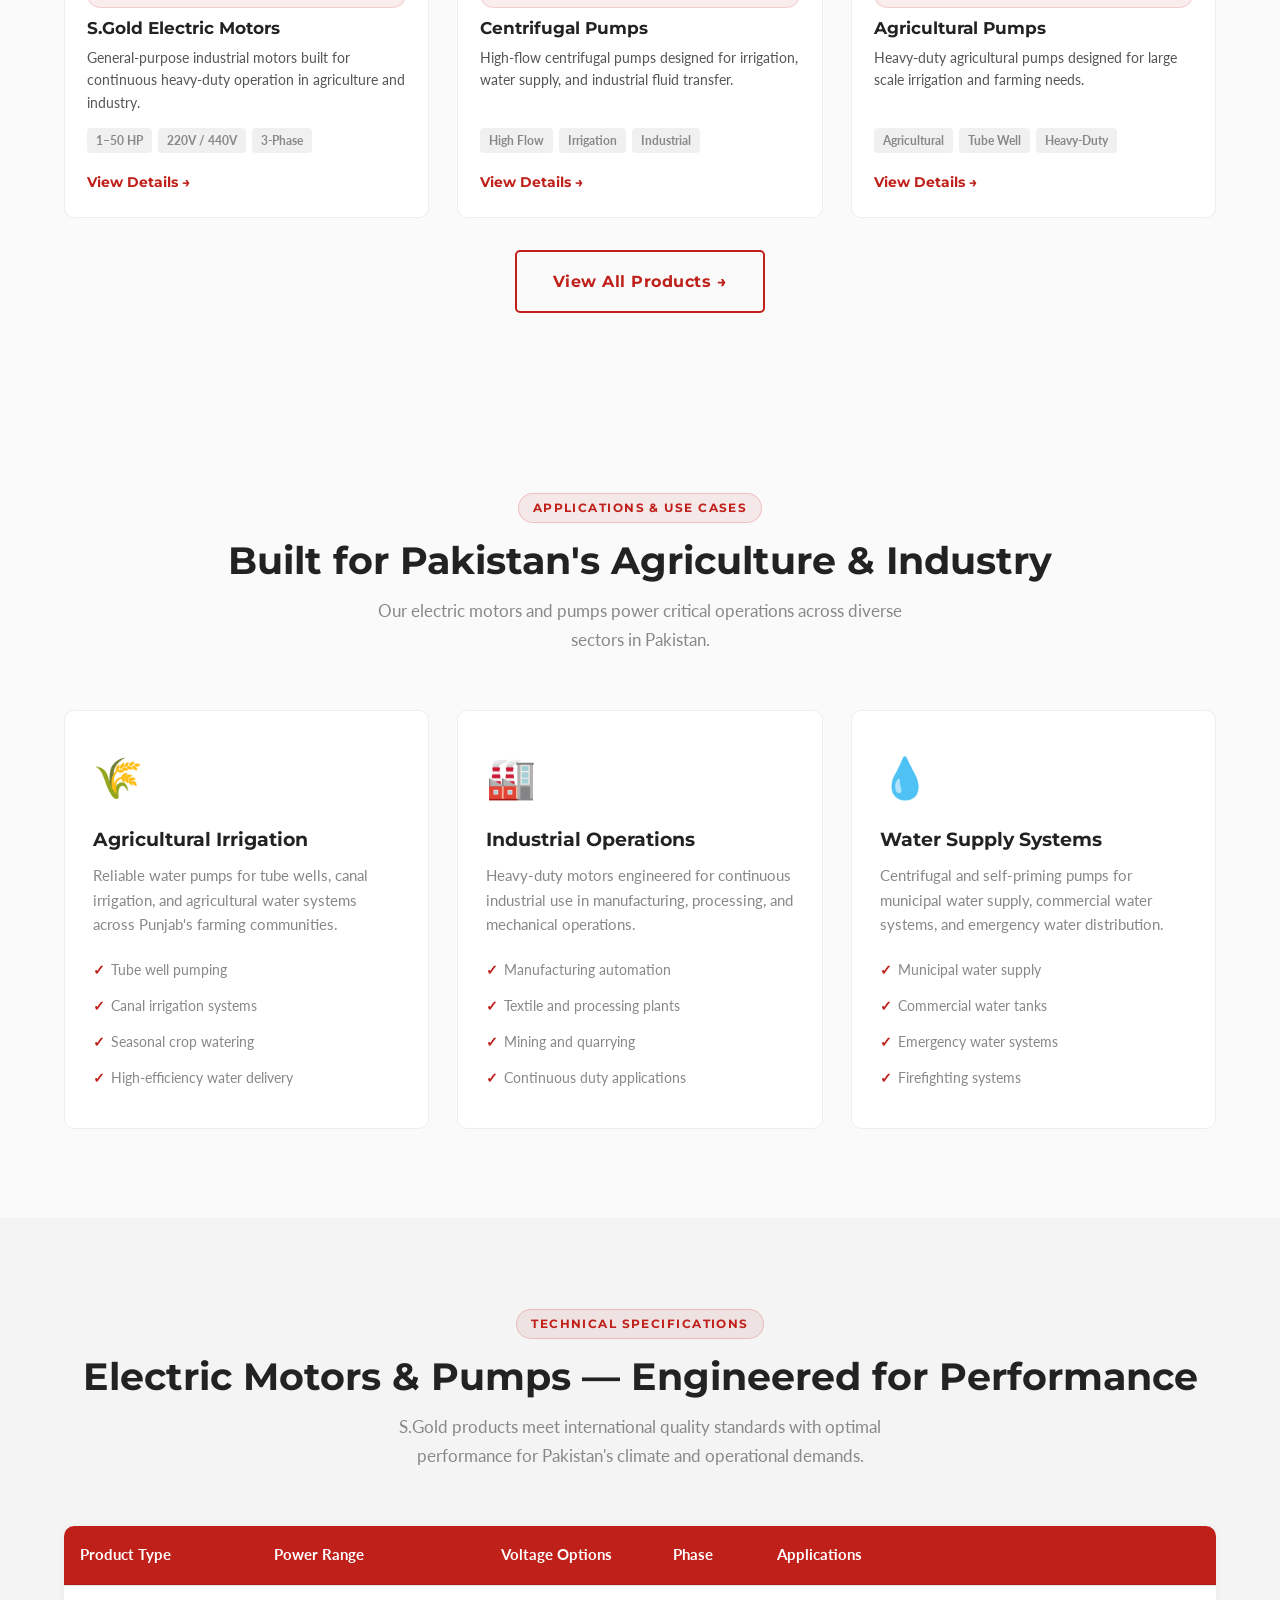
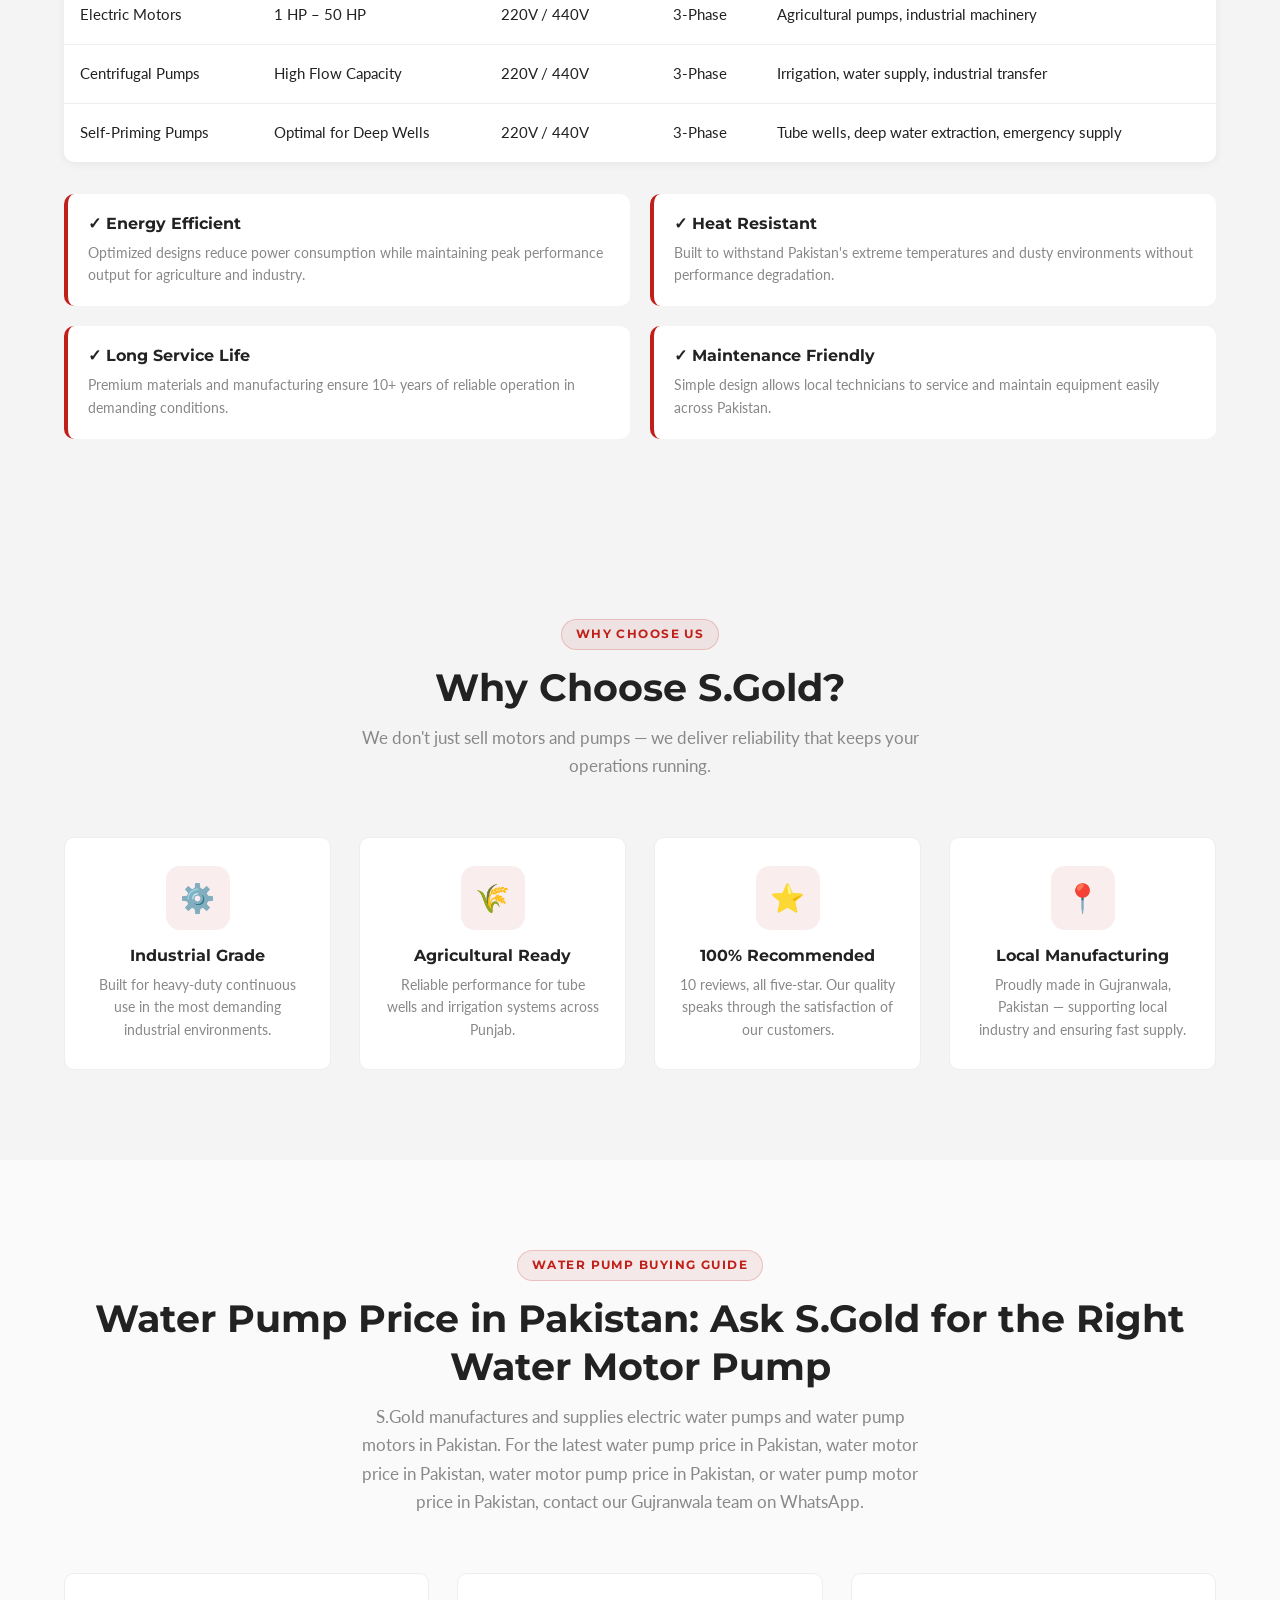
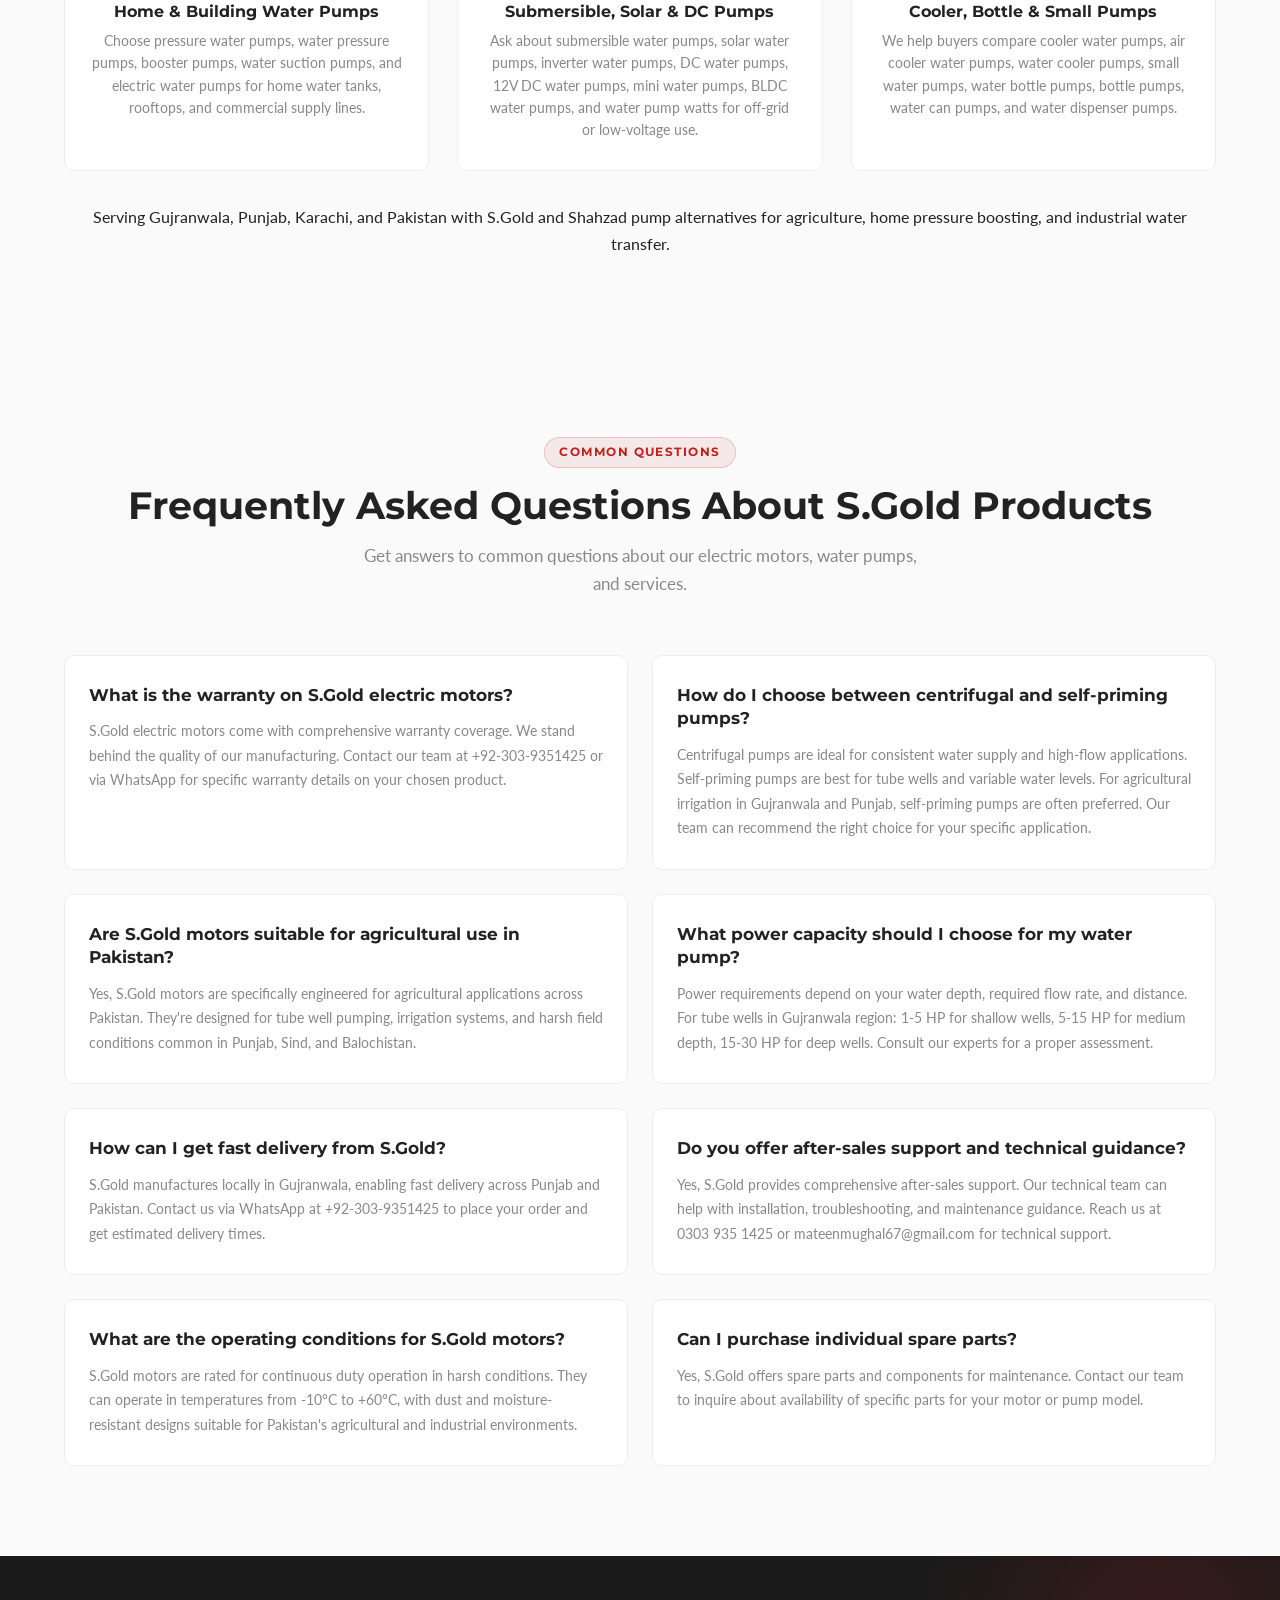
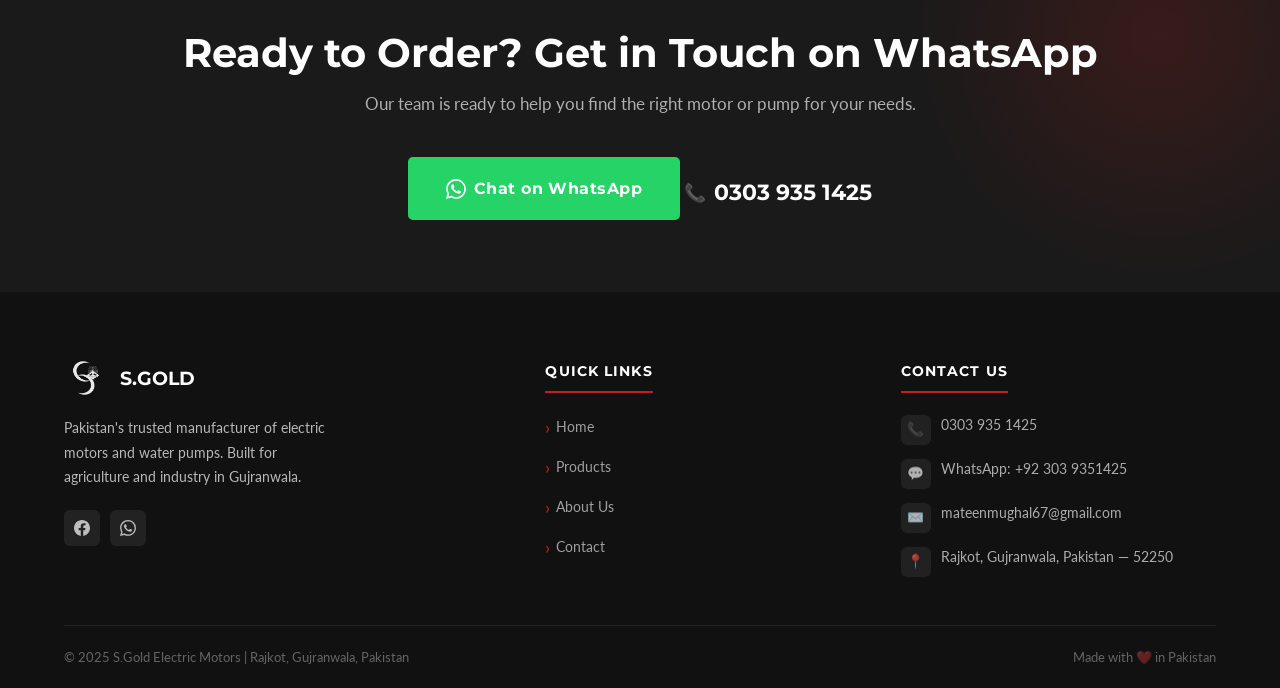
==== commit 62838614: "Optimize site for SEO and AI search" ====
--- a/index.html
+++ b/index.html
@@ -3,8 +3,8 @@
 <head>
   <meta charset="UTF-8">
   <meta name="viewport" content="width=device-width, initial-scale=1.0">
-  <meta name="description" content="S.Gold Electric Motors — Quality water pumps and electric motors manufactured in Gujranwala, Pakistan. Trusted by 13,000+ clients for agricultural irrigation and industrial applications. Available in 1-50 HP with 220V/440V options. Buy online or call 0303-9351425.">
-  <meta name="keywords" content="electric motor, water pump, Gujranwala, Pakistan, agricultural pump, industrial motor, S.Gold, tube well pump, irrigation pump, Punjab, centrifugal pump, self-priming pump, 3-phase motor, agricultural equipment, industrial equipment">
+  <meta name="description" content="S.Gold Electric Motors manufactures water pumps, water motor pumps, pressure pumps, submersible pumps, solar water pumps, DC water pumps, 12V pumps, and electric pump motors in Gujranwala, Pakistan. Ask for water pump price in Pakistan via WhatsApp 0303-9351425.">
+  <meta name="keywords" content="water pump price, water pump price in Pakistan, water motor pump, water motor, water pump motor, cooler water pump, water pump DC, water cooler pump, DC water pump, water pump Karachi, pressure water pump, water pressure pump, pressure pump, submersible pump, submersible water pump, solar water pump, air cooler water pump, AC water pump, water motor price in Pakistan, water motor pump price in Pakistan, water pump motor price in Pakistan, electric water pump, water pump for home, 12 volt water pump, Shahzad pump, water pump machine, solar water pump price in Pakistan, submersible pump price in Pakistan, small water pump, DC water pump price in Pakistan, inverter water pump, 12V DC water pump, mini water pump, water pump watts, BLDC water pump, water suction pump, S.Gold, Gujranwala, Karachi, Pakistan">
 
   <meta property="og:title" content="S.Gold Electric Motors — The Name of Trust">
   <meta property="og:description" content="Water pumps and electric motors for industry and agriculture. Made in Gujranwala, Pakistan.">
@@ -14,7 +14,7 @@
   <meta property="og:url" content="https://sgold.pk/">
   <meta property="og:type" content="website">
   <link rel="canonical" href="https://sgold.pk/">
-  <title>S.Gold Electric Motors | Water Pumps &amp; Electric Motors — Gujranwala</title>
+  <title>Water Pump Price in Pakistan | S.Gold Water Motors &amp; Pumps</title>
   <link rel="icon" type="image/png" href="assets/logo/sgold-logo.png">
   <link href="https://fonts.googleapis.com/css2?family=Montserrat:wght@600;700;800&family=Lato:wght@400;700&display=swap" rel="stylesheet">
   <link rel="stylesheet" href="css/style.css">
@@ -28,7 +28,7 @@
     "@type": "LocalBusiness",
     "name": "S.Gold Electric Motors",
     "image": "https://sgold.pk/assets/logo/sgold-logo.png",
-    "description": "Pakistan's trusted manufacturer of electric motors and water pumps for agriculture and industry. Made in Gujranwala with over 10 years of expertise.",
+    "description": "S.Gold Electric Motors is a Pakistan-based manufacturer of water pumps, water motor pumps, pressure pumps, submersible pumps, solar water pumps, DC water pumps, 12V pumps, electric motors, and pump motors. Customers can request current water pump price in Pakistan on WhatsApp.",
     "telephone": "+92-303-9351425",
     "email": "mateenmughal67@gmail.com",
     "url": "https://sgold.pk",
@@ -167,6 +167,22 @@
       },
       {
         "@type": "Question",
+        "name": "How can I get the latest water pump price in Pakistan?",
+        "acceptedAnswer": {
+          "@type": "Answer",
+          "text": "Contact S.Gold on WhatsApp at +92-303-9351425 for current water pump price in Pakistan, including pressure pumps, submersible pumps, solar water pumps, DC pumps, and electric water pump motors. Prices vary by HP, voltage, flow, head, and application."
+        }
+      },
+      {
+        "@type": "Question",
+        "name": "Which water pump is best for home use?",
+        "acceptedAnswer": {
+          "@type": "Answer",
+          "text": "For home water tanks and building supply, S.Gold recommends selecting a pressure water pump, water pressure pump, booster pump, or electric water pump based on water height, pipe distance, household demand, and available voltage."
+        }
+      },
+      {
+        "@type": "Question",
         "name": "How can I contact S.Gold?",
         "acceptedAnswer": {
           "@type": "Answer",
@@ -236,8 +252,8 @@
     <div class="container hero-inner">
       <div class="hero-content">
         <div class="hero-tag">Made in Gujranwala, Pakistan</div>
-        <h1>Pakistan's Trusted <span>Electric Motor</span> &amp; Pump Manufacturer</h1>
-        <p>Industrial-grade motors and water pumps built for agriculture and industry. Trusted by 13,000+ clients across Pakistan.</p>
+        <h1>Water Pump Price in Pakistan — <span>S.Gold Water Motors</span> &amp; Pumps</h1>
+        <p>Manufacturer of water motor pumps, electric water pumps, pressure pumps, submersible pumps, solar water pumps, DC water pumps, and 12V pumps for homes, agriculture, Karachi dealers, and industry across Pakistan.</p>
         <div class="hero-actions">
           <a href="products.html" class="btn btn-primary btn-lg" id="hero-explore-btn">
             Explore Products
@@ -502,6 +518,33 @@
     </div>
   </section>
 
+
+  <!-- ======= SEO & AI ANSWER SUMMARY ======= -->
+  <section class="section seo-answer-summary" id="water-pump-price-pakistan" aria-label="Water pump price and product guide for Pakistan">
+    <div class="container">
+      <div class="section-header">
+        <div class="tag">Water Pump Buying Guide</div>
+        <h2>Water Pump Price in Pakistan: Ask S.Gold for the Right Water Motor Pump</h2>
+        <p>S.Gold manufactures and supplies electric water pumps and water pump motors in Pakistan. For the latest water pump price in Pakistan, water motor price in Pakistan, water motor pump price in Pakistan, or water pump motor price in Pakistan, contact our Gujranwala team on WhatsApp.</p>
+      </div>
+      <div class="grid-3" role="list">
+        <article class="feature-box" role="listitem">
+          <h3>Home &amp; Building Water Pumps</h3>
+          <p>Choose pressure water pumps, water pressure pumps, booster pumps, water suction pumps, and electric water pumps for home water tanks, rooftops, and commercial supply lines.</p>
+        </article>
+        <article class="feature-box" role="listitem">
+          <h3>Submersible, Solar &amp; DC Pumps</h3>
+          <p>Ask about submersible water pumps, solar water pumps, inverter water pumps, DC water pumps, 12V DC water pumps, mini water pumps, BLDC water pumps, and water pump watts for off-grid or low-voltage use.</p>
+        </article>
+        <article class="feature-box" role="listitem">
+          <h3>Cooler, Bottle &amp; Small Pumps</h3>
+          <p>We help buyers compare cooler water pumps, air cooler water pumps, water cooler pumps, small water pumps, water bottle pumps, bottle pumps, water can pumps, and water dispenser pumps.</p>
+        </article>
+      </div>
+      <p class="mt-32 text-center">Serving Gujranwala, Punjab, Karachi, and Pakistan with S.Gold and Shahzad pump alternatives for agriculture, home pressure boosting, and industrial water transfer.</p>
+    </div>
+  </section>
+
   <!-- ======= FAQ SECTION ======= -->
   <section class="section faq-section" id="faq" aria-label="Frequently asked questions">
     <div class="container">
